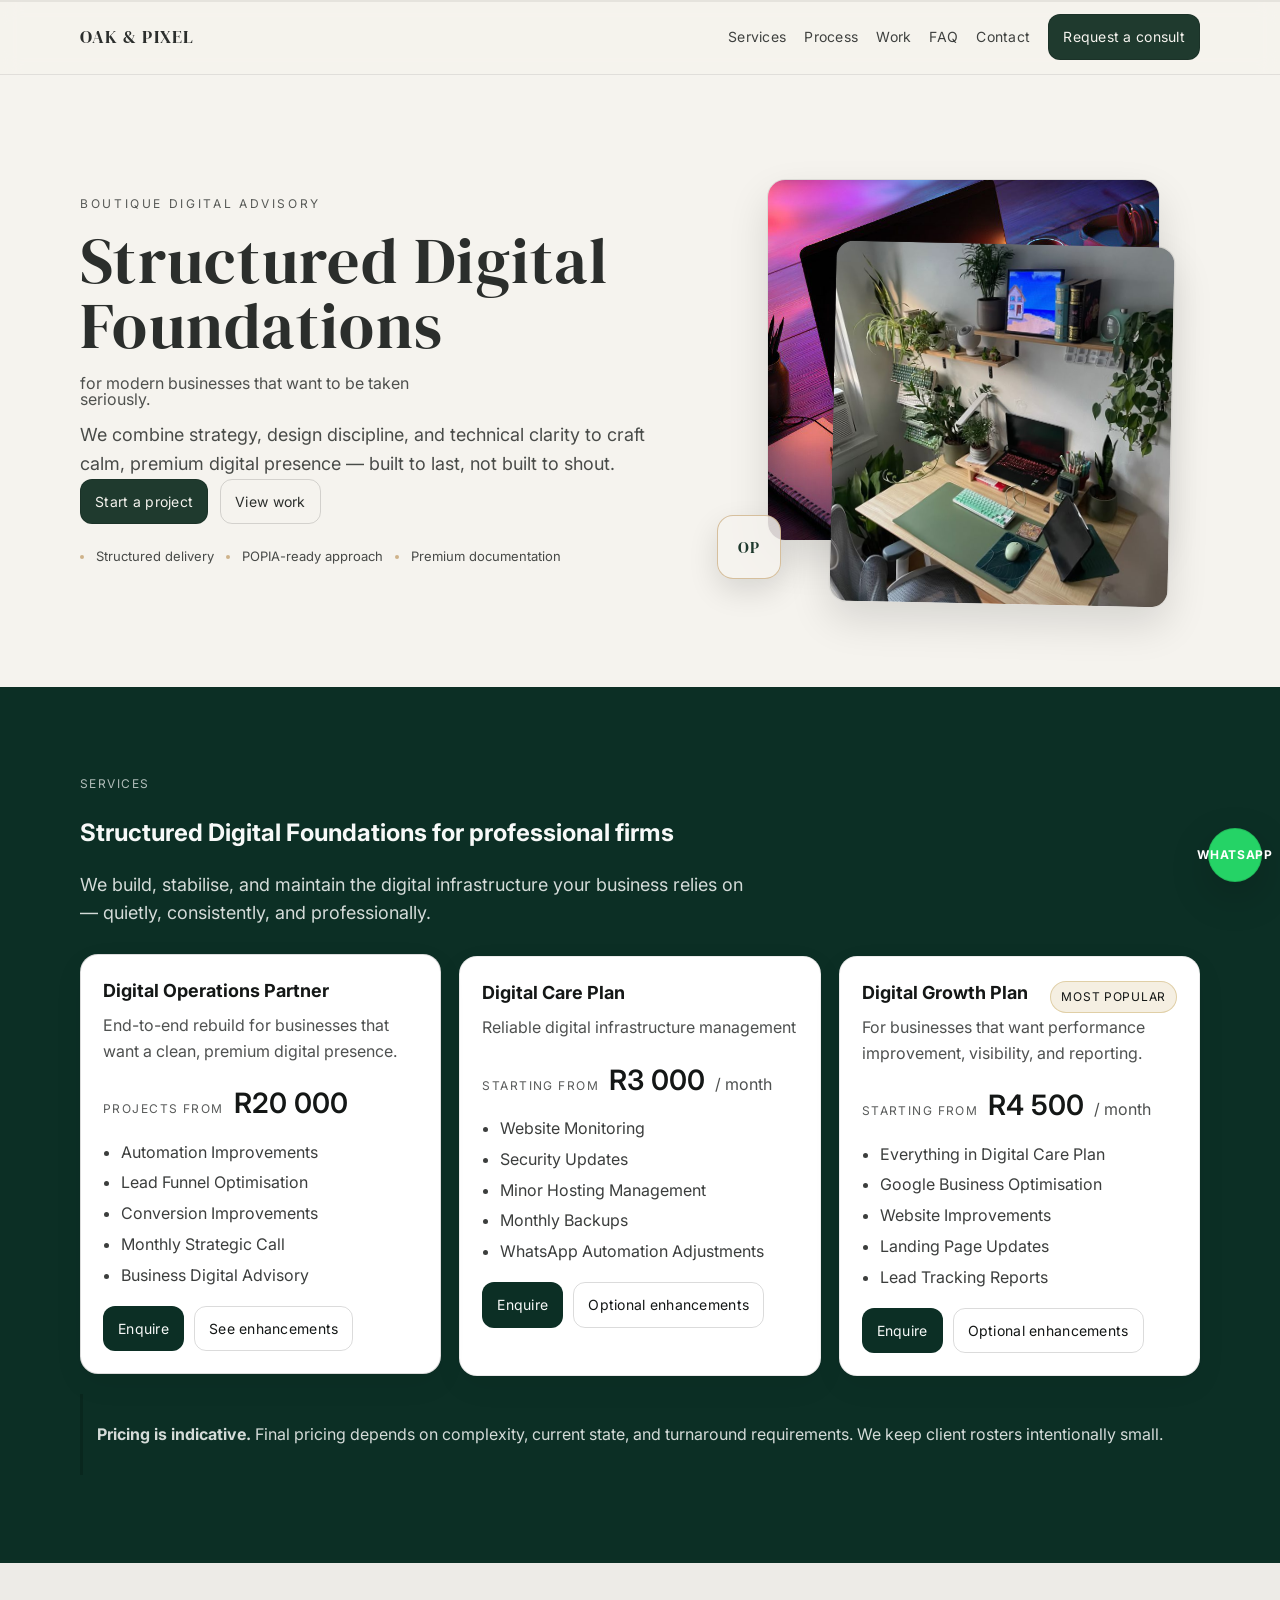
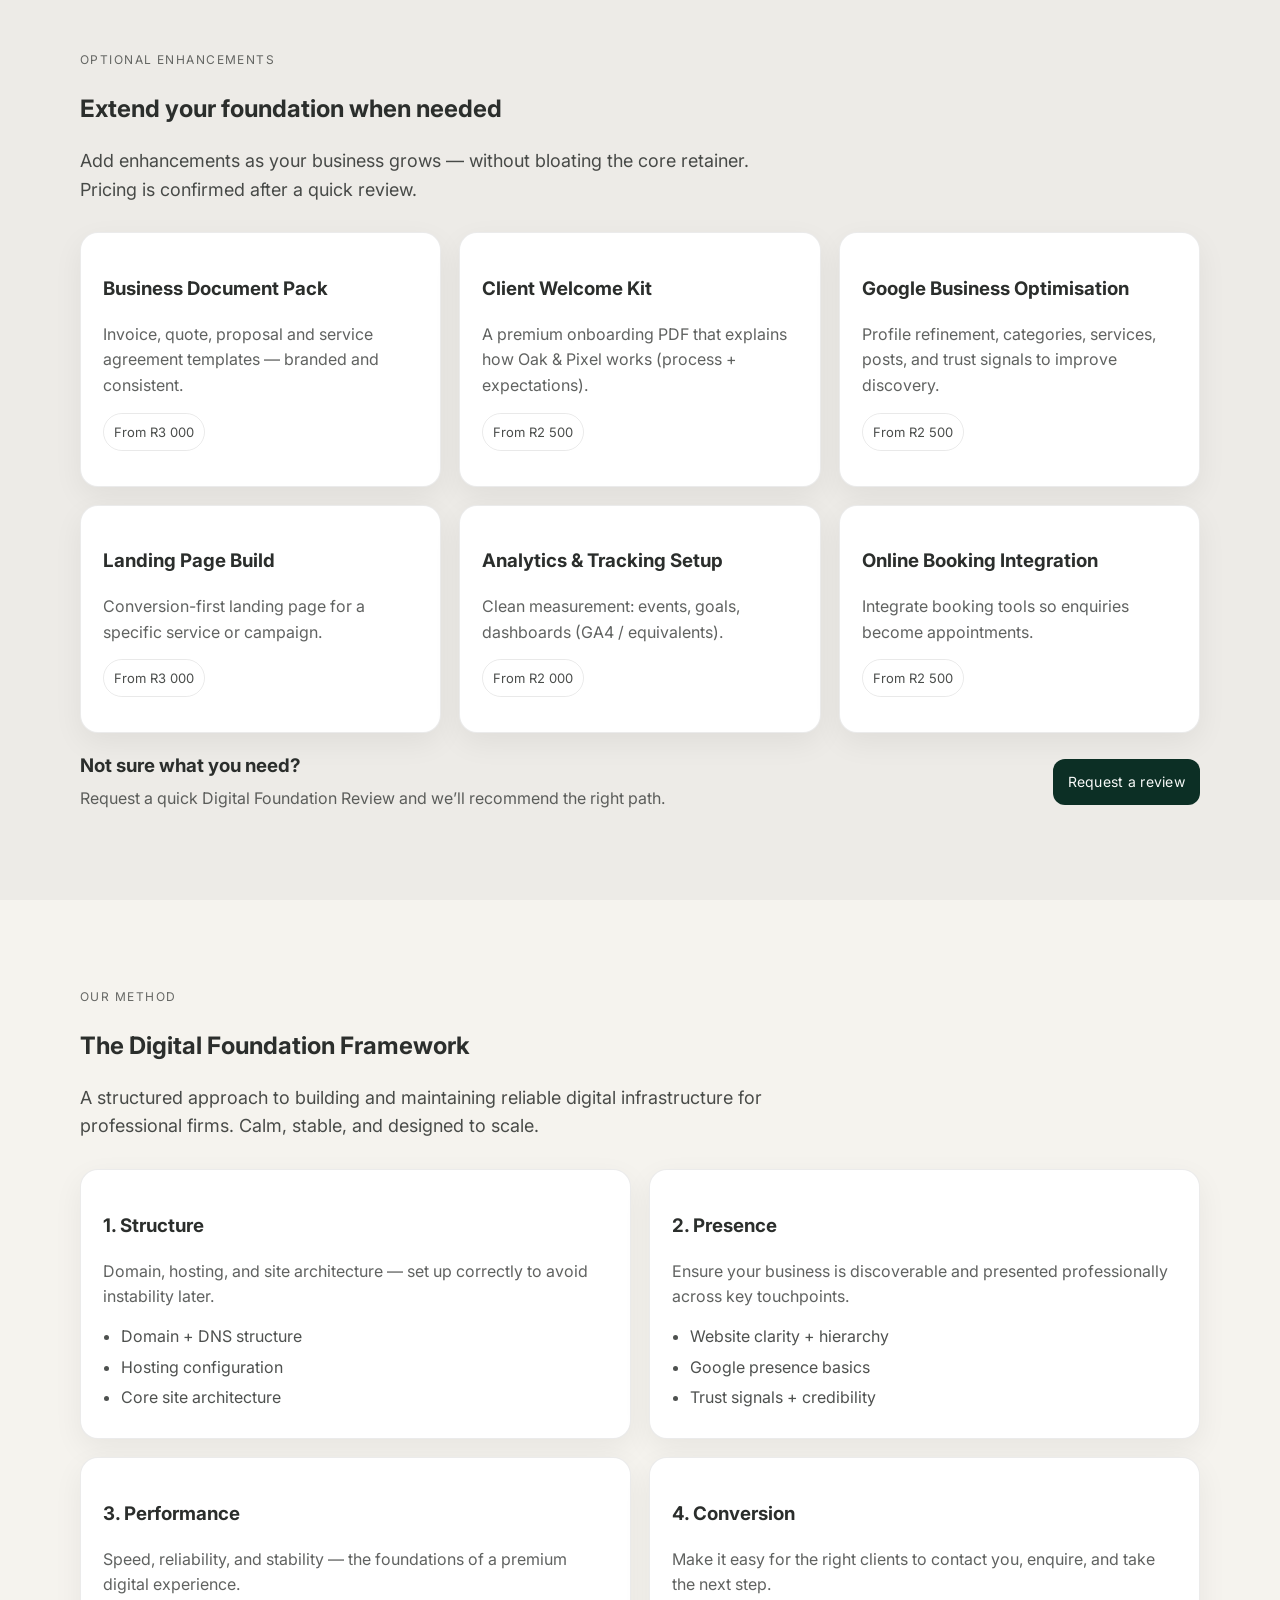
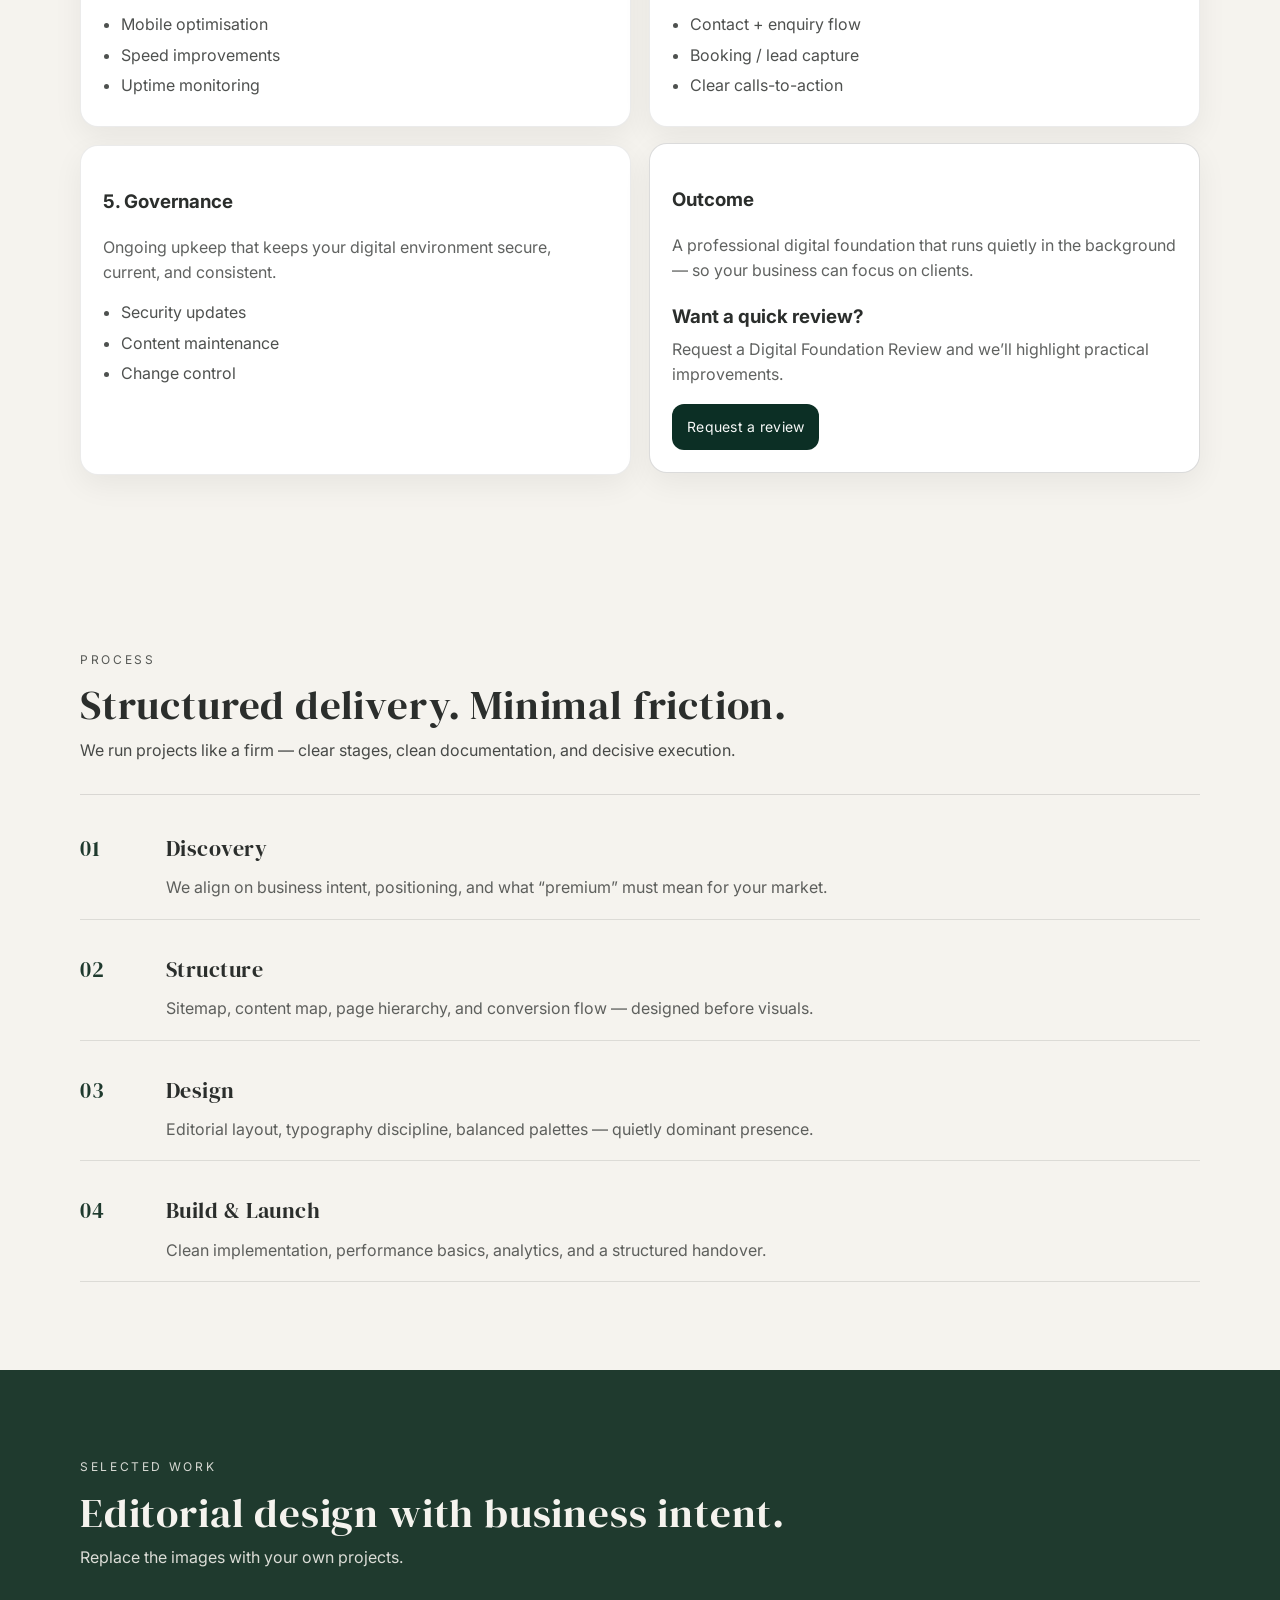
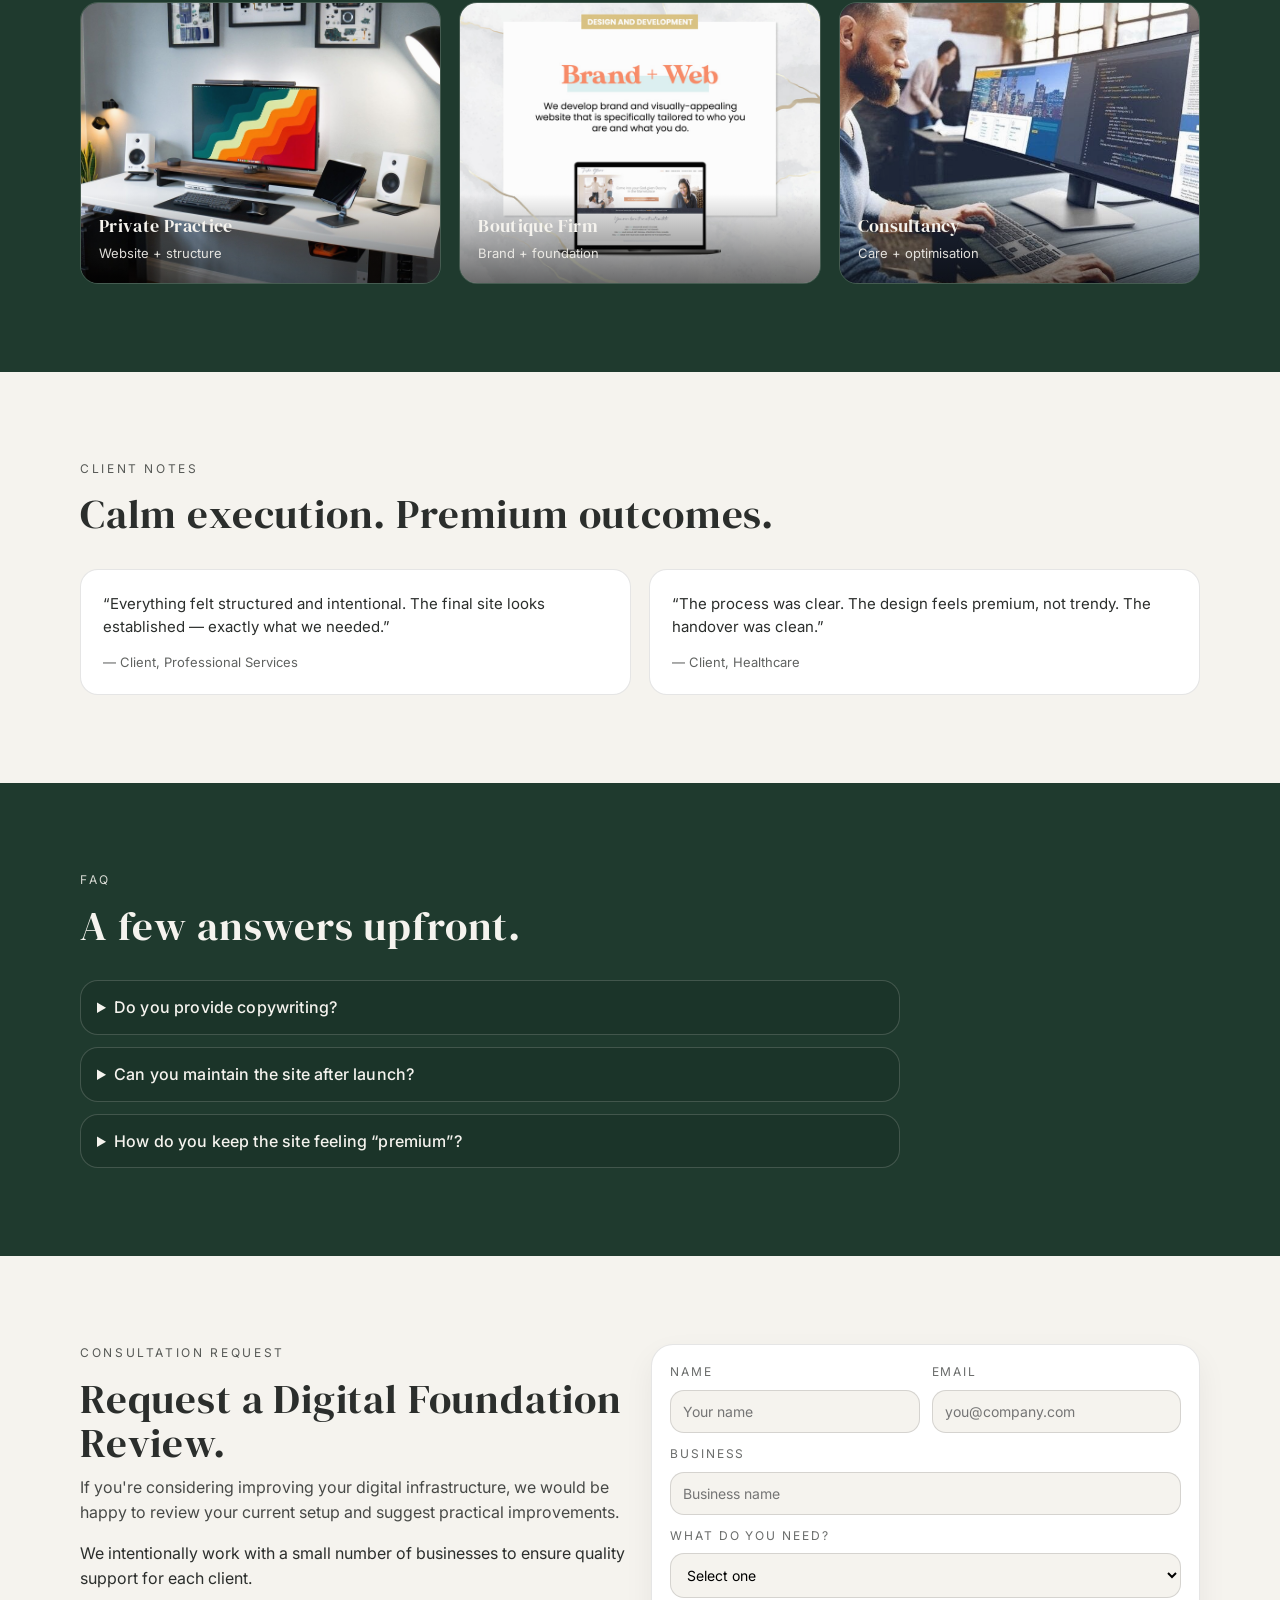
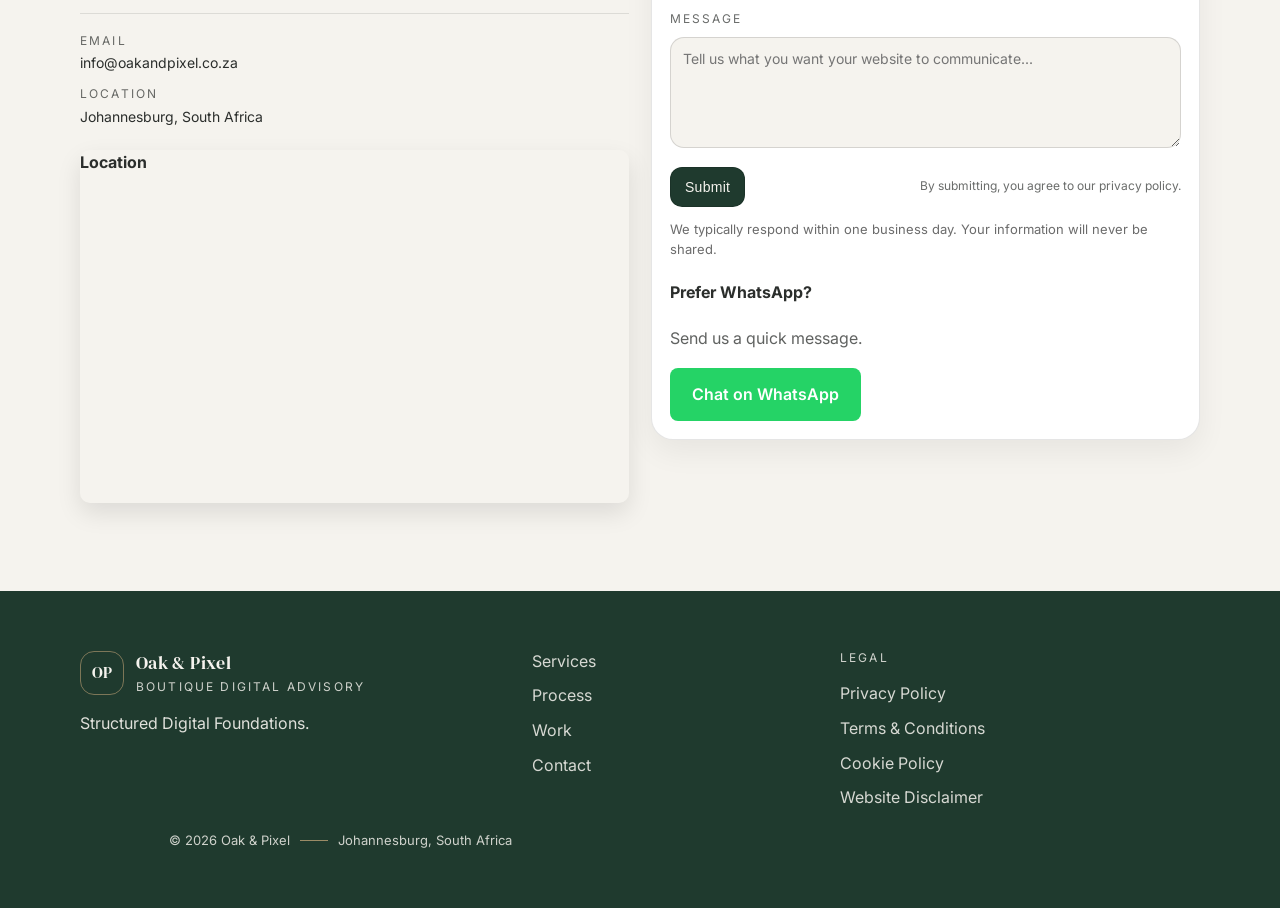
==== index.html @ d13ac289 "Update index.html" ====
<!doctype html>
<html lang="en">
<head>
  <meta charset="utf-8" />
  <meta name="viewport" content="width=device-width, initial-scale=1" />
  <title>Oak & Pixel — Boutique Digital Advisory</title>
  <meta name="description" content="Oak & Pixel — Boutique Digital Advisory. Structured Digital Foundations." />
  <link rel="preconnect" href="https://fonts.googleapis.com">
  <link rel="preconnect" href="https://fonts.gstatic.com" crossorigin>
  <!-- Elegant editorial: modern serif + clean sans -->
  <link href="https://fonts.googleapis.com/css2?family=DM+Serif+Display&family=Inter:wght@300;400;500;600&display=swap" rel="stylesheet">
  <link rel="stylesheet" href="css/styles.css" />
</head>

<body>
  <!-- Top progress line (subtle) -->
  <div class="scrollbar" aria-hidden="true"><span class="scrollbar__fill" id="scrollFill"></span></div>

  <header class="header" id="top">
    <div class="container header__inner">
      <a class="brand" href="#top" aria-label="Oak & Pixel Home">
        <img class="brand__logo" src="assets/logo-primary.png" alt="Oak & Pixel" onerror="this.style.display='none'; document.getElementById('brandText').style.display='block';">
        <span id="brandText" class="brand__text" style="display:none;">OAK &amp; PIXEL</span>
      </a>

      <nav class="nav" aria-label="Primary">
        <button class="nav__toggle" id="navToggle" aria-label="Open menu" aria-expanded="false">
          <span></span><span></span>
        </button>

        <div class="nav__panel" id="navPanel">
          <a class="nav__link" href="#services">Services</a>
          <a class="nav__link" href="#process">Process</a>
          <a class="nav__link" href="#work">Work</a>
          <a class="nav__link" href="#faq">FAQ</a>
          <a class="nav__link" href="#contact">Contact</a>
          <a class="btn btn--primary" href="#contact">Request a consult</a>
        </div>
      </nav>
    </div>
  </header>

  <main>
    <!-- HERO (off-white) -->
    <section class="section hero section--light" aria-label="Hero">
      <div class="container hero__grid">
        <div class="hero__copy reveal">
          <p class="kicker">Boutique Digital Advisory</p>
          <h1 class="headline">
            Structured Digital Foundations
            <span class="headline__sub">for modern businesses that want to be taken seriously.</span>
          </h1>
          <p class="lead">
            We combine strategy, design discipline, and technical clarity to craft calm, premium digital presence —
            built to last, not built to shout.
          </p>

          <div class="hero__cta">
            <a class="btn btn--primary" href="#contact">Start a project</a>
            <a class="btn btn--ghost" href="#work">View work</a>
          </div>

          <div class="hero__trust">
            <span class="dot"></span><span>Structured delivery</span>
            <span class="dot"></span><span>POPIA-ready approach</span>
            <span class="dot"></span><span>Premium documentation</span>
          </div>
        </div>

        <div class="hero__media reveal">
          <div class="mediaStack">
            <figure class="mediaStack__card">
              <img src="assets/hero-1.jpg" alt="Editorial workspace" />
            </figure>
            <figure class="mediaStack__card mediaStack__card--offset">
              <img src="assets/hero-2.jpg" alt="Architecture detail" />
            </figure>
            <div class="mediaStack__stamp" aria-hidden="true">
              <img src="assets/logo-mark.png" alt="" onerror="this.outerHTML='<span class=&quot;stampFallback&quot;>OP</span>';">
            </div>
          </div>
        </div>
      </div>
    </section>

    <!-- SERVICES (forest) -->
   <section id="services" class="section">
  <div class="container">
    <header class="section-head">
      <p class="eyebrow">Services</p>
      <h2>Structured Digital Foundations for professional firms</h2>
      <p class="lead">
        We build, stabilise, and maintain the digital infrastructure your business relies on — quietly, consistently, and professionally.
      </p>
    </header>

    <div class="grid grid-3">
      <!-- Anchor / Premium -->
      <article class="card card--featured">
        <div class="card-top">
          <h3>Digital Operations Partner</h3>
          <p class="muted">End-to-end rebuild for businesses that want a clean, premium digital presence.</p>
        </div>

        <div class="price">
          <span class="price-amount">Projects from</span>
          <span class="price-figure">R20 000</span>
        </div>

        <ul class="list">
          <li>Automation Improvements</li>
          <li>Lead Funnel Optimisation</li>
          <li>Conversion Improvements</li>
          <li>Monthly Strategic Call</li>
          <li>Business Digital Advisory</li>
        </ul>

        <div class="card-actions">
          <a class="btn btn-primary" href="#contact">Enquire</a>
          <a class="btn btn-ghost" href="#enhancements">See enhancements</a>
        </div>
      </article>

      <!-- Core -->
      <article class="card">
        <div class="card-top">
          <h3>Digital Care Plan</h3>
          <p class="muted">Reliable digital infrastructure management</p>
        </div>

        <div class="price">
          <span class="price-amount">Starting from</span>
          <span class="price-figure">R3 000</span>
          <span class="price-suffix">/ month</span>
        </div>

        <ul class="list">
          <li>Website Monitoring</li>
          <li>Security Updates</li>
          <li>Minor Hosting Management</li>
          <li>Monthly Backups</li>
          <li>WhatsApp Automation Adjustments</li>
        </ul>

        <div class="card-actions">
          <a class="btn btn-primary" href="#contact">Enquire</a>
          <a class="btn btn-ghost" href="#enhancements">Optional enhancements</a>
        </div>
      </article>

      <!-- Higher tier -->
      <article class="card">
  <div class="card-top">
    <div class="title-row">
      <h3>Digital Growth Plan</h3>
      <span class="badge badge--gold" aria-label="Most Popular">Most Popular</span>
    </div>
    <p class="muted">For businesses that want performance improvement, visibility, and reporting.</p>
  </div>

  <div class="price">
    <span class="price-amount">Starting from</span>
    <span class="price-figure">R4 500</span>
    <span class="price-suffix">/ month</span>
  </div>

  <ul class="list">
    <li>Everything in Digital Care Plan</li>
    <li>Google Business Optimisation</li>
    <li>Website Improvements</li>
    <li>Landing Page Updates</li>
    <li>Lead Tracking Reports</li>
  </ul>
<p class="muted"></p>

  <div class="card-actions">
    <a class="btn btn-primary" href="#contact">Enquire</a>
    <a class="btn btn-ghost" href="#enhancements">Optional enhancements</a>
  </div>
</article>
    </div>

    <div class="note">
      <p>
        <strong>Pricing is indicative.</strong> Final pricing depends on complexity, current state, and turnaround requirements.
        We keep client rosters intentionally small.
      </p>
    </div>
  </div>
</section>

<section id="enhancements" class="section section--soft">
  <div class="container">
    <header class="section-head">
      <p class="eyebrow">Optional Enhancements</p>
      <h2>Extend your foundation when needed</h2>
      <p class="lead">
        Add enhancements as your business grows — without bloating the core retainer.
        Pricing is confirmed after a quick review.
      </p>
    </header>

    <div class="grid grid-3">
      <article class="card">
        <h3>Business Document Pack</h3>
        <p class="muted">Invoice, quote, proposal and service agreement templates — branded and consistent.</p>
        <p class="pill">From R3 000</p>
      </article>

      <article class="card">
        <h3>Client Welcome Kit</h3>
        <p class="muted">A premium onboarding PDF that explains how Oak & Pixel works (process + expectations).</p>
        <p class="pill">From R2 500</p>
      </article>

      <article class="card">
        <h3>Google Business Optimisation</h3>
        <p class="muted">Profile refinement, categories, services, posts, and trust signals to improve discovery.</p>
        <p class="pill">From R2 500</p>
      </article>

      <article class="card">
        <h3>Landing Page Build</h3>
        <p class="muted">Conversion-first landing page for a specific service or campaign.</p>
        <p class="pill">From R3 000</p>
      </article>

      <article class="card">
        <h3>Analytics & Tracking Setup</h3>
        <p class="muted">Clean measurement: events, goals, dashboards (GA4 / equivalents).</p>
        <p class="pill">From R2 000</p>
      </article>

      <article class="card">
        <h3>Online Booking Integration</h3>
        <p class="muted">Integrate booking tools so enquiries become appointments.</p>
        <p class="pill">From R2 500</p>
      </article>
    </div>

    <div class="cta-row">
      <div class="cta-box">
        <h3>Not sure what you need?</h3>
        <p class="muted">Request a quick Digital Foundation Review and we’ll recommend the right path.</p>
      </div>
      <a class="btn btn-primary" href="#contact">Request a review</a>
    </div>
  </div>
</section>
<section id="framework" class="section framework">
  <div class="container">
    <header class="section-head">
      <p class="eyebrow">Our Method</p>
      <h2>The Digital Foundation Framework</h2>
      <p class="lead">
        A structured approach to building and maintaining reliable digital infrastructure for professional firms.
        Calm, stable, and designed to scale.
      </p>
    </header>

    <div class="grid grid-2">
      <article class="card">
        <h3>1. Structure</h3>
        <p class="muted">
          Domain, hosting, and site architecture — set up correctly to avoid instability later.
        </p>
        <ul class="list">
          <li>Domain + DNS structure</li>
          <li>Hosting configuration</li>
          <li>Core site architecture</li>
        </ul>
      </article>

      <article class="card">
        <h3>2. Presence</h3>
        <p class="muted">
          Ensure your business is discoverable and presented professionally across key touchpoints.
        </p>
        <ul class="list">
          <li>Website clarity + hierarchy</li>
          <li>Google presence basics</li>
          <li>Trust signals + credibility</li>
        </ul>
      </article>

      <article class="card">
        <h3>3. Performance</h3>
        <p class="muted">
          Speed, reliability, and stability — the foundations of a premium digital experience.
        </p>
        <ul class="list">
          <li>Mobile optimisation</li>
          <li>Speed improvements</li>
          <li>Uptime monitoring</li>
        </ul>
      </article>

      <article class="card">
        <h3>4. Conversion</h3>
        <p class="muted">
          Make it easy for the right clients to contact you, enquire, and take the next step.
        </p>
        <ul class="list">
          <li>Contact + enquiry flow</li>
          <li>Booking / lead capture</li>
          <li>Clear calls-to-action</li>
        </ul>
      </article>

      <article class="card">
        <h3>5. Governance</h3>
        <p class="muted">
          Ongoing upkeep that keeps your digital environment secure, current, and consistent.
        </p>
        <ul class="list">
          <li>Security updates</li>
          <li>Content maintenance</li>
          <li>Change control</li>
        </ul>
      </article>

      <article class="card card--featured">
        <h3>Outcome</h3>
        <p class="muted">
          A professional digital foundation that runs quietly in the background — so your business can focus on clients.
        </p>

        <div class="cta-row">
          <div class="cta-box">
            <h3>Want a quick review?</h3>
            <p class="muted">
              Request a Digital Foundation Review and we’ll highlight practical improvements.
            </p>
          </div>
          <a class="btn btn-primary" href="#contact">Request a review</a>
        </div>
      </article>
    </div>
  </div>
</section>


    <!-- PROCESS (off-white) -->
    <section class="section section--light" id="process" aria-label="Process">
      <div class="container">
        <div class="section__head reveal">
          <p class="kicker">Process</p>
          <h2 class="h2">Structured delivery. Minimal friction.</h2>
          <p class="sub">
            We run projects like a firm — clear stages, clean documentation, and decisive execution.
          </p>
        </div>

        <div class="timeline">
          <div class="step reveal">
            <span class="step__num">01</span>
            <div class="step__body">
              <h3 class="h3">Discovery</h3>
              <p class="muted">We align on business intent, positioning, and what “premium” must mean for your market.</p>
            </div>
          </div>

          <div class="step reveal">
            <span class="step__num">02</span>
            <div class="step__body">
              <h3 class="h3">Structure</h3>
              <p class="muted">Sitemap, content map, page hierarchy, and conversion flow — designed before visuals.</p>
            </div>
          </div>

          <div class="step reveal">
            <span class="step__num">03</span>
            <div class="step__body">
              <h3 class="h3">Design</h3>
              <p class="muted">Editorial layout, typography discipline, balanced palettes — quietly dominant presence.</p>
            </div>
          </div>

          <div class="step reveal">
            <span class="step__num">04</span>
            <div class="step__body">
              <h3 class="h3">Build & Launch</h3>
              <p class="muted">Clean implementation, performance basics, analytics, and a structured handover.</p>
            </div>
          </div>
        </div>
      </div>
    </section>

    <!-- WORK (forest) -->
    <section class="section section--dark" id="work" aria-label="Work">
      <div class="container">
        <div class="section__head reveal">
          <p class="kicker kicker--light">Selected work</p>
          <h2 class="h2 h2--light">Editorial design with business intent.</h2>
          <p class="sub sub--light">Replace the images with your own projects.</p>
        </div>

        <div class="gallery">
          <a class="workCard reveal" href="#contact">
            <img src="assets/work-1.jpg" alt="Project preview" />
            <div class="workCard__meta">
              <span class="workCard__title">Private Practice</span>
              <span class="workCard__tag">Website + structure</span>
            </div>
          </a>

          <a class="workCard reveal" href="#contact">
            <img src="assets/work-2.jpg" alt="Project preview" />
            <div class="workCard__meta">
              <span class="workCard__title">Boutique Firm</span>
              <span class="workCard__tag">Brand + foundation</span>
            </div>
          </a>

          <a class="workCard reveal" href="#contact">
            <img src="assets/work-3.jpg" alt="Project preview" />
            <div class="workCard__meta">
              <span class="workCard__title">Consultancy</span>
              <span class="workCard__tag">Care + optimisation</span>
            </div>
          </a>
        </div>
      </div>
    </section>

    <!-- TESTIMONIALS (off-white) -->
    <section class="section section--light" aria-label="Testimonials">
      <div class="container">
        <div class="section__head reveal">
          <p class="kicker">Client notes</p>
          <h2 class="h2">Calm execution. Premium outcomes.</h2>
        </div>

        <div class="quotes">
          <blockquote class="quote reveal">
            <p>“Everything felt structured and intentional. The final site looks established — exactly what we needed.”</p>
            <footer>— Client, Professional Services</footer>
          </blockquote>

          <blockquote class="quote reveal">
            <p>“The process was clear. The design feels premium, not trendy. The handover was clean.”</p>
            <footer>— Client, Healthcare</footer>
          </blockquote>
        </div>
      </div>
    </section>

    <!-- FAQ (forest) -->
    <section class="section section--dark" id="faq" aria-label="FAQ">
      <div class="container">
        <div class="section__head reveal">
          <p class="kicker kicker--light">FAQ</p>
          <h2 class="h2 h2--light">A few answers upfront.</h2>
        </div>

        <div class="faq">
          <details class="faq__item reveal">
            <summary>Do you provide copywriting?</summary>
            <p>Yes — we can refine your existing copy or produce structured copy blocks as an add-on. We keep it calm and conversion-led.</p>
          </details>

          <details class="faq__item reveal">
            <summary>Can you maintain the site after launch?</summary>
            <p>Yes — our retainers cover security, updates, content changes, performance checks, and advisory support.</p>
          </details>

          <details class="faq__item reveal">
            <summary>How do you keep the site feeling “premium”?</summary>
            <p>Typography discipline, white space, structured sections, restrained accent use, and editorial photography.</p>
          </details>
        </div>
      </div>
    </section>

    <!-- CONTACT (off-white) -->
    <section class="section section--light" id="contact" aria-label="Contact">
      <div class="container contact">
        <div class="contact__left reveal">
          <p class="kicker">Consultation Request</p>
          <h2 class="h2">Request a Digital Foundation Review.</h2>
          <p class="sub">
            If you're considering improving your digital infrastructure, we would be
        happy to review your current setup and suggest practical improvements.
          </p>
	      <p class="contact-note">
        We intentionally work with a small number of businesses to ensure quality
        support for each client.
    	  </p>

          <div class="contact__details">
            <div class="detail"><span class="label">Email</span> <span class="value">info@oakandpixel.co.za</span></div>
            <div class="detail"><span class="label">Location</span> <span class="value">Johannesburg, South Africa</span></div>
          </div>
<div class="map-container">
<h4>Location</h4>
<iframe
  src="https://www.google.com/maps?q=Sandton&output=embed"
  width="100%"
  height="300"
  style="border:0;"
  allowfullscreen=""
  loading="lazy">
</iframe>

</div>
        </div>

        <form class="form reveal" id="contactForm" action="https://formspree.io/f/xjgenzjd" method="POST">
          <div class="form__row">
            <label>
              <span>Name</span>
              <input name="name" type="text" autocomplete="name" required placeholder="Your name" />
	            <input type="hidden" name="_subject" value="Oak & Pixel — New Website Enquiry" />
              <input type="text" name="_gotcha" style="display:none" tabindex="-1" autocomplete="off" />
            </label>
            <label>
              <span>Email</span>
              <input name="email" type="email" autocomplete="email" required placeholder="you@company.com" />
            </label>
          </div>

          <label>
            <span>Business</span>
            <input name="business" type="text" required placeholder="Business name" />
          </label>

          <label>
            <span>What do you need?</span>
            <select name="need" required>
              <option value="" selected disabled>Select one</option>
              <option>Digital Foundation</option>
              <option>Foundation Plus</option>
              <option>Digital Care Retainer</option>
              <option>All-in-One Digital Care</option>
              <option>Not sure yet</option>
            </select>
          </label>

          <label>
            <span>Message</span>
            <textarea name="message" rows="5" required placeholder="Tell us what you want your website to communicate..."></textarea>
          </label>

          <div class="form__foot">
            <button class="btn btn--primary" type="submit">Submit</button>
            <p class="fineprint">By submitting, you agree to our privacy policy.</p>
          </div>
	  

          <p class="form__status" id="formStatus" role="status" aria-live="polite"></p>
	        <p class="form-trust">
	          We typically respond within one business day. Your information will never be shared.
	        </p>

	        <h4>Prefer WhatsApp?</h4>
	        <p class="muted">Send us a quick message.</p>

	        <a href="https://wa.me/27750890614?text=Hi%20Oak%20%26%20Pixel%2C%20I%20would%20like%20to%20request%20a%20Digital%20Foundation%20Review."
  	      target="_blank" rel="noopener noreferrer" class="btn-whatsapp">Chat on WhatsApp</a>

        </form>
      </div>
    </section>
  </main>

 <footer class="footer section--dark">
  <div class="container footer__inner">
    <div class="footer__brand">
      <div class="footer__logoRow">
        <img src="assets/logo-mark.png" alt="Oak & Pixel mark" class="footer__mark"
             onerror="this.outerHTML='<span class=&quot;footer__markFallback&quot;>OP</span>';">
        <div>
          <div class="footer__name">Oak &amp; Pixel</div>
          <div class="footer__tag">Boutique Digital Advisory</div>
        </div>
      </div>
      <p class="footer__line">Structured Digital Foundations.</p>
    </div>

    <div class="footer__links">
      <a href="#services">Services</a>
      <a href="#process">Process</a>
      <a href="#work">Work</a>
      <a href="#contact">Contact</a>
    </div>

    <!-- NEW: Legal links -->
    <div class="footer__legal">
      <div class="footer__legalTitle">Legal</div>
      <a href="privacy.html">Privacy Policy</a>
      <a href="terms.html">Terms &amp; Conditions</a>
      <a href="cookies.html">Cookie Policy</a>
      <a href="disclaimer.html">Website Disclaimer</a>
    </div>

    <div class="footer__meta">
      <span>© <span id="year"></span> Oak &amp; Pixel</span>
      <span class="goldLine" aria-hidden="true"></span>
      <span>Johannesburg, South Africa</span>
    </div>
  </div>
</footer>
 
  <script src="js/main.js"></script>
 <a
  href="https://wa.me/27750890614?text=Hi%20Oak%20%26%20Pixel%2C%20I%27d%20like%20a%20Digital%20Foundation%20Review."
  class="wa-float"
  target="_blank"
  rel="noopener noreferrer"
  aria-label="Chat to Oak & Pixel on WhatsApp">
  <span class="wa-icon" aria-hidden="true">WhatsApp</span>
  </a>
</body>

</html>
---- css/styles.css ----
:root{
  /* Oak & Pixel palette (balanced + neutral) */
  --green: #1F3A2E;
  --charcoal: #2B2E2C;
  --offwhite: #F5F3EE;
  --gold: #C8A87A;

  --radius: 18px;
  --shadow: 0 18px 40px rgba(0,0,0,.12);
  --max: 1140px;

  --serif: "DM Serif Display", serif;
  --sans: "Inter", system-ui, -apple-system, Segoe UI, Roboto, Arial, sans-serif;

  --ease: cubic-bezier(.2,.8,.2,1);
}

*{ box-sizing:border-box; }
html{ scroll-behavior:smooth; }
body{
  margin:0;
  font-family: var(--sans);
  color: var(--charcoal);
  background: var(--offwhite);
  line-height: 1.55;
}

img{ max-width:100%; display:block; }

.container{
  width: min(var(--max), calc(100% - 48px));
  margin-inline:auto;
}

.section{ padding: 96px 0; }
.section--light{ background: var(--offwhite); color: var(--charcoal); }
.section--dark{ background: var(--green); color: var(--offwhite); }

.section__head{ margin-bottom: 32px; max-width: 820px; }
.kicker{
  letter-spacing: .22em;
  text-transform: uppercase;
  font-size: 12px;
  opacity: .78;
  margin: 0 0 14px;
}
.kicker--light{ opacity: .86; }

.headline{
  font-family: var(--serif);
  font-weight: 400;
  letter-spacing: .02em;
  font-size: clamp(42px, 5vw, 66px);
  line-height: 1.02;
  margin: 0 0 14px;
}
.headline__sub{
  display:block;
  font-family: var(--sans);
  font-weight: 400;
  letter-spacing: 0;
  font-size: clamp(14px, 1.55vw, 16px);
  margin-top: 16px;
  opacity: .82;
  max-width: 38ch;
}

.h2{
  font-family: var(--serif);
  font-weight: 400;
  letter-spacing: .02em;
  font-size: clamp(30px, 3.2vw, 44px);
  line-height: 1.08;
  margin: 0 0 10px;
}
.h2--light{ color: var(--offwhite); }
.h3{
  font-family: var(--serif);
  font-weight: 400;
  letter-spacing: .02em;
  font-size: 22px;
  margin: 0 0 10px;
}
.h3--light{ color: var(--offwhite); }

.lead{
  font-size: 16px;
  max-width: 62ch;
  opacity: .9;
  margin: 0 0 26px;
}
.sub{
  margin: 0;
  opacity: .86;
  max-width: 70ch;
}
.sub--light{ opacity: .88; }

.muted{ opacity: .86; margin: 0 0 14px; }

.divider{
  height: 1px;
  background: rgba(245,243,238,.18);
  margin: 34px 0;
}
.divider--gold{
  background: linear-gradient(90deg, transparent, rgba(200,168,122,.9), transparent);
}

/* Header / Nav */
.header{
  position: sticky;
  top: 0;
  z-index: 50;
  backdrop-filter: blur(10px);
  background: rgba(245,243,238,.72);
  border-bottom: 1px solid rgba(43,46,44,.10);
}
.header__inner{
  display:flex;
  align-items:center;
  justify-content:space-between;
  height: 74px;
}
.brand{ display:flex; align-items:center; gap: 12px; text-decoration:none; color: var(--charcoal); }
.brand__logo{ height: 24px; }
.brand__text{
  font-family: var(--serif);
  letter-spacing: .06em;
  font-size: 18px;
}

.nav{ position: relative; }
.nav__panel{ display:flex; align-items:center; gap: 18px; }
.nav__link{
  text-decoration:none;
  color: var(--charcoal);
  font-size: 14px;
  letter-spacing: .02em;
  opacity: .9;
  position: relative;
}
.nav__link::after{
  content:"";
  position:absolute;
  left:0; bottom:-8px;
  width:0%;
  height:1px;
  background: var(--gold);
  transition: width .35s var(--ease);
}
.nav__link:hover::after{ width: 100%; }

.nav__toggle{
  display:none;
  border: 0;
  background: transparent;
  width: 44px; height: 44px;
  border-radius: 12px;
  cursor: pointer;
}
.nav__toggle span{
  display:block;
  height:2px;
  background: var(--charcoal);
  margin: 7px 10px;
  transition: transform .3s var(--ease), opacity .3s var(--ease);
}

/* Buttons */
.btn{
  display:inline-flex;
  align-items:center;
  justify-content:center;
  gap: 10px;
  padding: 12px 16px;
  border-radius: 999px;
  font-size: 14px;
  letter-spacing: .02em;
  text-decoration:none;
  border: 1px solid transparent;
  cursor: pointer;
  transition: transform .18s var(--ease), background .25s var(--ease), border-color .25s var(--ease);
}
.btn:active{ transform: translateY(1px); }

.btn--primary{
  background: var(--green);
  color: var(--offwhite);
}
.btn--primary:hover{ background: #173024; }

.btn--ghost{
  background: transparent;
  color: var(--charcoal);
  border-color: rgba(43,46,44,.22);
}
.btn--ghost:hover{ border-color: rgba(200,168,122,.9); }

.btn--ghostLight{
  background: transparent;
  color: var(--offwhite);
  border-color: rgba(245,243,238,.28);
}
.btn--ghostLight:hover{ border-color: rgba(200,168,122,.9); }

/* Hero */
.hero{ padding-top: 78px; }
.hero__grid{
  display:grid;
  grid-template-columns: 1.12fr .88fr;
  gap: 46px;
  align-items: center;
}
.hero__trust{
  display:flex;
  flex-wrap:wrap;
  gap: 12px;
  margin-top: 22px;
  font-size: 13px;
  opacity: .86;
}
.dot{
  width:4px; height:4px;
  background: var(--gold);
  border-radius: 999px;
  align-self:center;
}
.hero__cta{ display:flex; gap: 12px; flex-wrap: wrap; }

/* Media stack */
.mediaStack{ position: relative; min-height: 420px; }
.mediaStack__card{
  border-radius: var(--radius);
  overflow:hidden;
  box-shadow: var(--shadow);
  border: 1px solid rgba(43,46,44,.12);
}
.mediaStack__card img{ width:100%; height: 360px; object-fit: cover; }
.mediaStack__card--offset{
  position:absolute;
  right: -12px;
  bottom: -22px;
  width: 72%;
  transform: rotate(1.2deg);
}
.mediaStack__stamp{
  position:absolute;
  left: -10px;
  bottom: 20px;
  width: 64px; height: 64px;
  border-radius: 16px;
  border: 1px solid rgba(200,168,122,.7);
  background: rgba(245,243,238,.85);
  display:grid;
  place-items:center;
  box-shadow: 0 12px 30px rgba(0,0,0,.12);
}
.stampFallback{
  font-family: var(--serif);
  letter-spacing: .08em;
  color: var(--green);
}

/* Cards */
.cards{
  display:grid;
  gap: 18px;
}
.cards--3{ grid-template-columns: repeat(3, 1fr); }
.card{
  border-radius: var(--radius);
  padding: 22px;
  border: 1px solid rgba(245,243,238,.18);
  background: rgba(0,0,0,.10);
}
.card .list{ margin: 14px 0 0; padding-left: 18px; opacity: .92; }
.card .list li{ margin: 6px 0; }

/* Process timeline */
.timeline{
  display:grid;
  gap: 14px;
  border-top: 1px solid rgba(43,46,44,.14);
  padding-top: 18px;
}
.step{
  display:grid;
  grid-template-columns: 70px 1fr;
  gap: 16px;
  padding: 18px 0;
  border-bottom: 1px solid rgba(43,46,44,.12);
}
.step__num{
  font-family: var(--serif);
  font-size: 22px;
  color: var(--green);
  letter-spacing: .04em;
}

/* Gallery */
.gallery{
  display:grid;
  grid-template-columns: repeat(3, 1fr);
  gap: 18px;
}
.workCard{
  position: relative;
  border-radius: var(--radius);
  overflow:hidden;
  border: 1px solid rgba(245,243,238,.18);
  text-decoration:none;
  color: var(--offwhite);
}
.workCard img{
  width:100%;
  height: 280px;
  object-fit: cover;
  filter: saturate(.95) contrast(.98);
  transform: scale(1.02);
  transition: transform .7s var(--ease);
}
.workCard:hover img{ transform: scale(1.08); }
.workCard__meta{
  position:absolute;
  left: 0; right:0; bottom:0;
  padding: 18px;
  background: linear-gradient(180deg, transparent, rgba(0,0,0,.55));
}
.workCard__title{
  display:block;
  font-family: var(--serif);
  font-size: 18px;
  letter-spacing: .02em;
}
.workCard__tag{
  font-size: 13px;
  opacity: .9;
}

/* Quotes */
.quotes{
  display:grid;
  grid-template-columns: 1fr 1fr;
  gap: 18px;
}
.quote{
  margin:0;
  padding: 22px;
  border-radius: var(--radius);
  background: #fff;
  border: 1px solid rgba(43,46,44,.12);
}
.quote p{
  margin:0 0 14px;
  font-size: 15px;
}
.quote footer{
  font-size: 13px;
  opacity: .75;
}

/* FAQ */
.faq{ display:grid; gap: 12px; max-width: 820px; }
.faq__item{
  border-radius: var(--radius);
  border: 1px solid rgba(245,243,238,.18);
  background: rgba(0,0,0,.10);
  padding: 14px 16px;
}
.faq__item summary{
  cursor:pointer;
  font-weight: 500;
  letter-spacing: .01em;
}
.faq__item p{ margin: 12px 0 2px; opacity: .9; }

/* Contact */
.contact{
  display:grid;
  grid-template-columns: 1fr 1fr;
  gap: 22px;
  align-items: start;
}
.contact__details{
  margin-top: 22px;
  display:grid;
  gap: 10px;
  border-top: 1px solid rgba(43,46,44,.12);
  padding-top: 18px;
}
.detail .label{
  font-size: 12px;
  letter-spacing: .18em;
  text-transform: uppercase;
  opacity: .7;
  display:block;
}
.detail .value{ font-size: 14px; }

.form{
  background: #fff;
  border-radius: calc(var(--radius) + 4px);
  border: 1px solid rgba(43,46,44,.12);
  padding: 18px;
  box-shadow: 0 12px 30px rgba(0,0,0,.06);
}
.form label{ display:block; margin-bottom: 12px; }
.form label span{
  display:block;
  font-size: 12px;
  letter-spacing: .16em;
  text-transform: uppercase;
  opacity: .7;
  margin-bottom: 8px;
}
.form input, .form select, .form textarea{
  width:100%;
  border-radius: 14px;
  border: 1px solid rgba(43,46,44,.16);
  padding: 12px 12px;
  font-family: var(--sans);
  font-size: 14px;
  outline: none;
  background: var(--offwhite);
}
.form input:focus, .form select:focus, .form textarea:focus{
  border-color: rgba(200,168,122,.85);
  box-shadow: 0 0 0 4px rgba(200,168,122,.15);
}
.form__row{
  display:grid;
  grid-template-columns: 1fr 1fr;
  gap: 12px;
}
.form__foot{
  display:flex;
  align-items:center;
  justify-content:space-between;
  gap: 12px;
  margin-top: 10px;
}
.fineprint{ margin:0; font-size: 12px; opacity: .7; }
.form__status{ margin: 12px 2px 0; font-size: 13px; opacity: .85; }

/* Footer */
.footer{ padding: 58px 0; }
.footer__inner{
  display:grid;
  grid-template-columns: 1.2fr .8fr 1fr;
  gap: 20px;
  align-items: start;
}
.footer__logoRow{ display:flex; gap: 12px; align-items:center; }
.footer__mark{
  width: 44px; height: 44px;
  border-radius: 14px;
  border: 1px solid rgba(200,168,122,.55);
  background: rgba(0,0,0,.10);
  padding: 8px;
}
.footer__markFallback{
  width:44px; height:44px;
  border-radius:14px;
  border:1px solid rgba(200,168,122,.55);
  display:grid; place-items:center;
  font-family: var(--serif);
}
.footer__name{ font-family: var(--serif); font-size: 18px; letter-spacing:.02em; }
.footer__tag{ font-size: 12px; letter-spacing: .18em; text-transform: uppercase; opacity: .82; margin-top: 2px; }
.footer__line{ margin: 14px 0 0; opacity: .9; }

.footer__links{ display:grid; gap: 10px; justify-items:start; }
.footer__links a{ color: var(--offwhite); text-decoration:none; opacity:.86; }
.footer__links a:hover{ opacity:1; text-decoration: underline; text-decoration-color: rgba(200,168,122,.9); }

.footer__meta{
  display:flex;
  flex-wrap:wrap;
  gap: 10px;
  align-items:center;
  justify-content:flex-end;
  opacity: .82;
  font-size: 13px;
}
.goldLine{
  width: 28px; height: 1px;
  background: rgba(200,168,122,.9);
}

/* Reveal on scroll */
.reveal{
  opacity: 0;
  transform: translateY(14px);
  transition: opacity .7s var(--ease), transform .7s var(--ease);
}
.reveal.is-visible{
  opacity: 1;
  transform: translateY(0);
}

/* Subtle top scrollbar */
.scrollbar{
  position: fixed;
  top:0; left:0; right:0;
  height: 2px;
  background: rgba(43,46,44,.08);
  z-index: 80;
}
.scrollbar__fill{
  display:block;
  height: 100%;
  width: 0%;
  background: rgba(200,168,122,.95);
}

/* Responsive */
@media (max-width: 980px){
  .hero__grid{ grid-template-columns: 1fr; }
  .mediaStack__card--offset{ position: relative; right:auto; bottom:auto; width: 100%; margin-top: 12px; transform:none; }
  .mediaStack{ min-height: auto; }
  .cards--3{ grid-template-columns: 1fr; }
  .gallery{ grid-template-columns: 1fr; }
  .quotes{ grid-template-columns: 1fr; }
  .contact{ grid-template-columns: 1fr; }
  .footer__inner{ grid-template-columns: 1fr; }
  .footer__meta{ justify-content:flex-start; }

  .nav__toggle{ display:inline-block; }
  .nav__panel{
    position: absolute;
    right: 0;
    top: 56px;
    width: min(420px, calc(100vw - 24px));
    background: rgba(245,243,238,.98);
    border: 1px solid rgba(43,46,44,.12);
    border-radius: 16px;
    padding: 14px;
    box-shadow: 0 18px 40px rgba(0,0,0,.10);

    display:none;
    flex-direction: column;
    align-items: stretch;
    gap: 10px;
  }
  .nav__panel.is-open{ display:flex; }
  .nav__link{ padding: 10px 10px; border-radius: 12px; }
  .nav__link:hover{ background: rgba(43,46,44,.06); }
  .btn{ width: 100%; }
}

@media (prefers-reduced-motion: reduce){
  html{ scroll-behavior: auto; }
  .reveal{ transition:none; transform:none; }
  .workCard img{ transition:none; }
}


.footer__legal{
  display:grid;
  gap: 10px;
  justify-items: start;
}

.footer__legalTitle{
  font-size: 12px;
  letter-spacing: .18em;
  text-transform: uppercase;
  opacity: .82;
  margin-bottom: 4px;
}

.footer__legal a{
  color: var(--offwhite);
  text-decoration:none;
  opacity:.86;
}

.footer__legal a:hover{
  opacity: 1;
  text-decoration: underline;
  text-decoration-color: rgba(200,168,122,.9);
}

/* Policy / Legal Pages */
.policyHero{
  padding: 96px 0 34px;
}
.policyWrap{
  display:grid;
  grid-template-columns: 1fr 320px;
  gap: 28px;
  align-items: start;
  padding: 24px 0 96px;
}
.policyCard{
  background: #fff;
  border: 1px solid rgba(43,46,44,.12);
  border-radius: calc(var(--radius) + 4px);
  padding: 22px;
  box-shadow: 0 12px 30px rgba(0,0,0,.05);
}
.policyCard h2, .policyCard h3{
  margin-top: 18px;
}
.policyMeta{
  display:flex;
  flex-wrap:wrap;
  gap: 10px;
  align-items:center;
  margin-top: 14px;
  font-size: 13px;
  opacity: .82;
}
.policyMeta .goldLineInline{
  width: 24px; height: 1px;
  background: rgba(200,168,122,.9);
}
.policyToc{
  position: sticky;
  top: 94px;
  border-radius: var(--radius);
  border: 1px solid rgba(43,46,44,.12);
  background: rgba(245,243,238,.65);
  padding: 16px;
}
.policyToc .tocTitle{
  font-size: 12px;
  letter-spacing: .18em;
  text-transform: uppercase;
  opacity: .78;
  margin-bottom: 10px;
}
.policyToc a{
  display:block;
  padding: 8px 10px;
  border-radius: 12px;
  text-decoration:none;
  color: var(--charcoal);
  opacity: .9;
  font-size: 14px;
}
.policyToc a:hover{
  background: rgba(43,46,44,.06);
}
.policyNote{
  margin-top: 14px;
  font-size: 12px;
  opacity: .72;
}
.policyCard p{ margin: 10px 0; }
.policyCard ul{ margin: 10px 0 10px 18px; }
.policyCard li{ margin: 6px 0; }

@media (max-width: 980px){
  .policyWrap{ grid-template-columns: 1fr; }
  .policyToc{ position: relative; top: auto; }
}
.section { padding: 88px 0; }
.section--soft { background: rgba(0,0,0,0.03); }
.container { width: min(1120px, 92%); margin: 0 auto; }

.section-head { margin-bottom: 28px; max-width: 780px; }
.eyebrow { letter-spacing: .12em; text-transform: uppercase; font-size: 12px; opacity: .7; margin: 0 0 10px; }
.lead { font-size: 18px; line-height: 1.6; opacity: .85; margin: 12px 0 0; }

.grid { display: grid; gap: 18px; }
.grid-3 { grid-template-columns: repeat(3, minmax(0, 1fr)); }
@media (max-width: 980px) { .grid-3 { grid-template-columns: 1fr; } }

.card {
  border: 1px solid rgba(0,0,0,0.08);
  border-radius: 18px;
  padding: 22px;
  background: #fff;
  box-shadow: 0 10px 30px rgba(0,0,0,0.06);
}

.card--featured {
  border-color: rgba(0,0,0,0.14);
  transform: translateY(-2px);
}

.card-top h3 { margin: 0 0 8px; font-size: 18px; }
.muted { opacity: .75; margin: 0; line-height: 1.6; }

.price { margin: 18px 0 14px; display: flex; align-items: baseline; gap: 10px; flex-wrap: wrap; }
.price-amount { font-size: 12px; opacity: .7; text-transform: uppercase; letter-spacing: .12em; }
.price-figure { font-size: 28px; font-weight: 600; }
.price-suffix { opacity: .75; }

.list { margin: 14px 0 0; padding-left: 18px; }
.list li { margin: 10px 0; opacity: .9; }

.card-actions { display: flex; gap: 10px; margin-top: 18px; flex-wrap: wrap; }

.btn { display: inline-flex; align-items: center; justify-content: center; gap: 10px;
  padding: 11px 14px; border-radius: 12px; text-decoration: none; border: 1px solid rgba(0,0,0,0.14);
}
.btn-primary { background: #0C2F25; color: #F7F9F8; border-color: transparent; }
.btn-ghost { background: transparent; color: inherit; }

.pill {
  display: inline-block;
  margin-top: 14px;
  padding: 8px 10px;
  border-radius: 999px;
  border: 1px solid rgba(0,0,0,0.10);
  opacity: .85;
  font-size: 13px;
}

.note {
  margin-top: 18px;
  border-left: 3px solid rgba(0,0,0,0.2);
  padding: 12px 14px;
  opacity: .85;
}

.cta-row {
  margin-top: 18px;
  display: flex;
  align-items: center;
  justify-content: space-between;
  gap: 16px;
  flex-wrap: wrap;
}

.cta-box h3 { margin: 0 0 6px; }

#services .card {
  background: #ffffff;
  color: #141716;
}

#services h2,
#services h3,
#services p {
  color: #F7F9F8;
}

#services .card h3,
#services .card p,
#services .card li {
  color: #141716;
}

section#services {
  background-color: #0C2F25 !important;
}
.title-row{
  display:flex;
  align-items:center;
  justify-content:space-between;
  gap:12px;
}

.badge{
  display:inline-flex;
  align-items:center;
  padding:6px 10px;
  border-radius:999px;
  font-size:12px;
  letter-spacing:.06em;
  text-transform:uppercase;
  border:1px solid rgba(0,0,0,0.12);
  white-space:nowrap;
}

.badge--gold{
  background: rgba(198, 167, 94, 0.18); /* subtle gold tint */
  border-color: rgba(198, 167, 94, 0.45);
}
.contact-grid{
display:grid;
grid-template-columns:1.2fr 1fr;
gap:60px;
margin-top:40px;
}

.contact-form{
display:flex;
flex-direction:column;
gap:14px;
}

.contact-form input,
.contact-form textarea{
padding:14px;
border-radius:8px;
border:1px solid #ddd;
font-size:14px;
}

.contact-form button{
margin-top:10px;
padding:14px;
background:#0C2F25;
color:white;
border:none;
border-radius:8px;
cursor:pointer;
}

.contact-details{
padding:20px;
}
.map-container{
margin-top:20px;
border-radius:10px;
Height: 260–320px
overflow:hidden;
box-shadow:0 10px 25px rgba(0,0,0,0.1);
}
.form-trust{
margin-top:10px;
font-size:13px;
color:#6b6b6b;
}
.form-trust{
margin-top:10px;
font-size:13px;
color:#6b6b6b;
}

.grid-2{
  grid-template-columns: repeat(2, minmax(0, 1fr));
}

@media (max-width: 980px){
  .grid-2{
    grid-template-columns: 1fr;
  }
}

.wa-float{
  position: fixed;
  right: 18px;
  bottom: 18px;
  z-index: 9999;

  width: 54px;
  height: 54px;
  border-radius: 999px;

  display: flex;
  align-items: center;
  justify-content: center;

  background: #25D366;
  border: 1px solid rgba(0,0,0,0.12);
  box-shadow: 0 14px 40px rgba(0,0,0,0.18);

  text-decoration: none;
}

.wa-icon{
  font-size: 12px;
  font-weight: 700;
  letter-spacing: .06em;
  text-transform: uppercase;
  color: #fff;
}

/* Optional: only show on screens wider than 420px */
@media (max-width: 420px){
  .wa-float{ right: 14px; bottom: 14px; }
}
.btn-whatsapp{
display:inline-block;
margin-top:16px;
padding:14px 22px;

background:#25D366;
color:#ffffff;

border-radius:8px;
text-decoration:none;
font-weight:600;

transition:all .25s ease;
}

.btn-whatsapp:hover{
background:#1ebe5d;
transform:translateY(-1px);
box-shadow:0 8px 20px rgba(0,0,0,0.12);
}
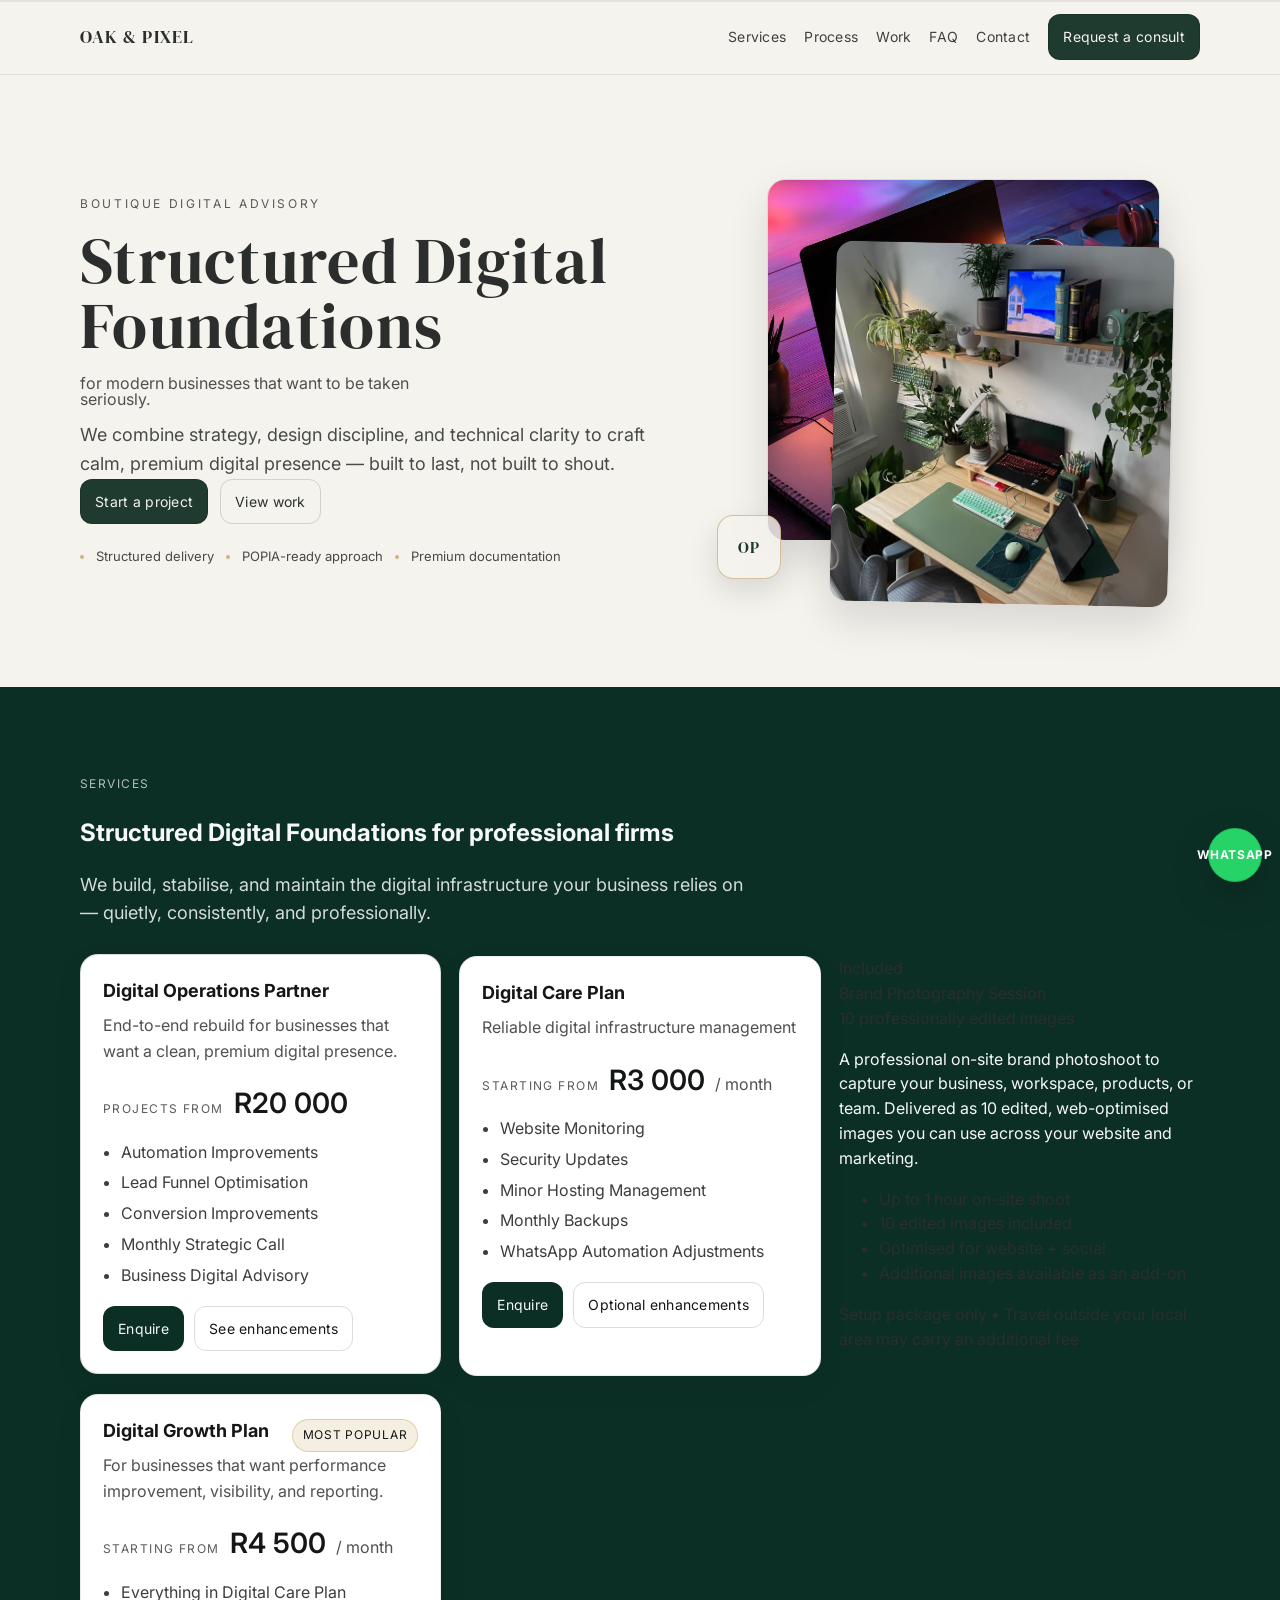
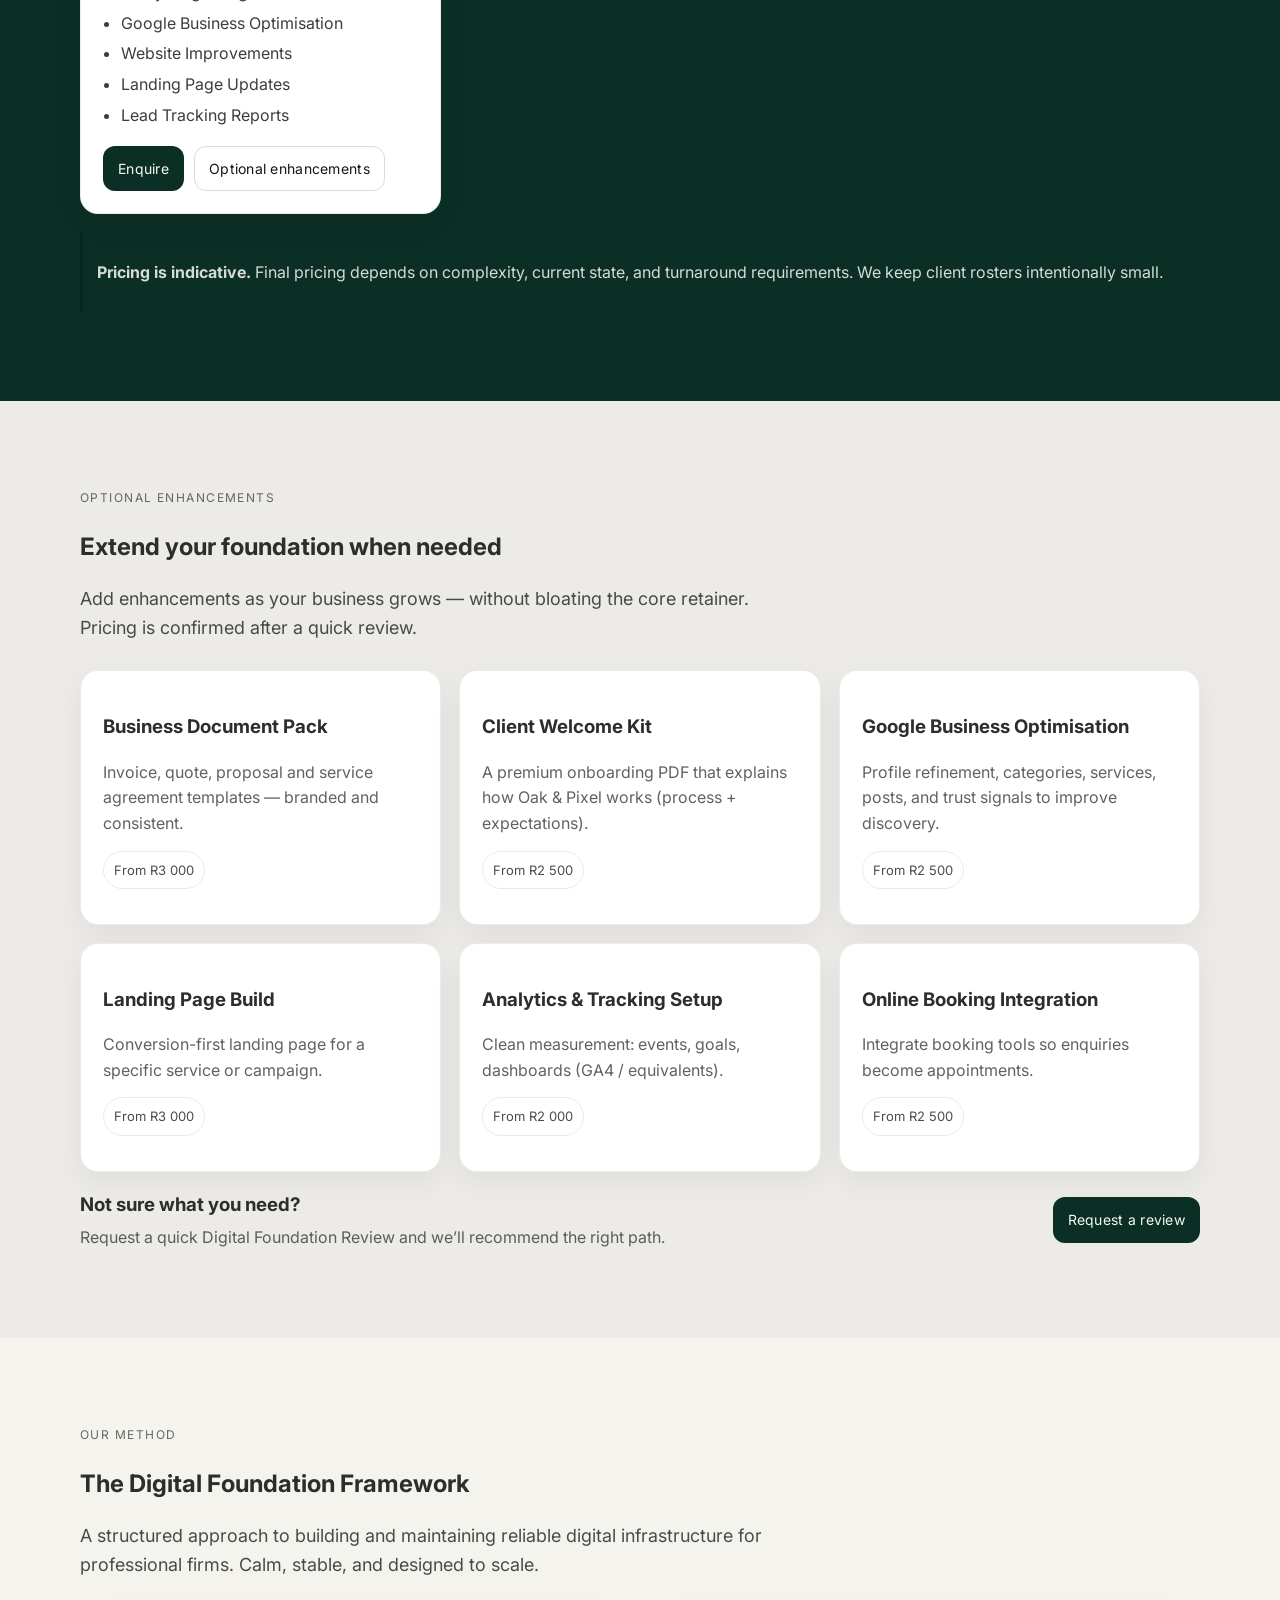
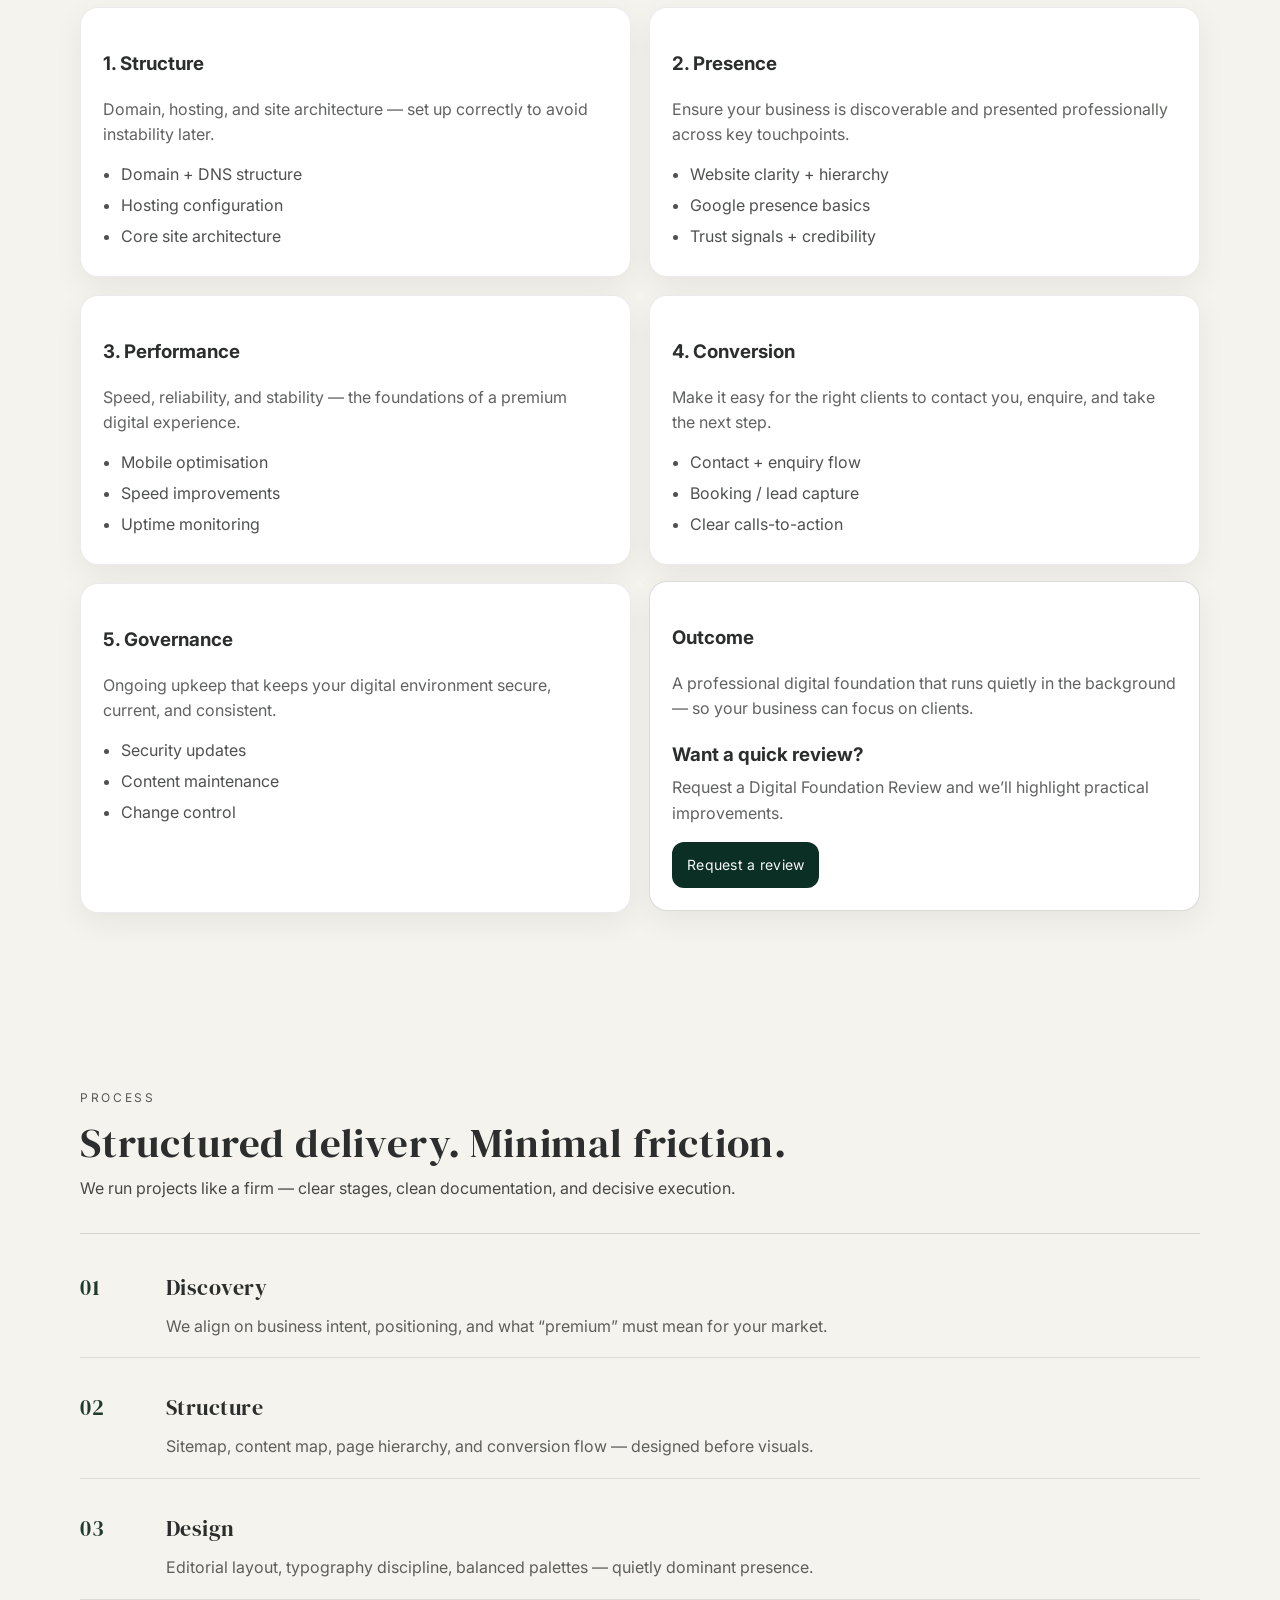
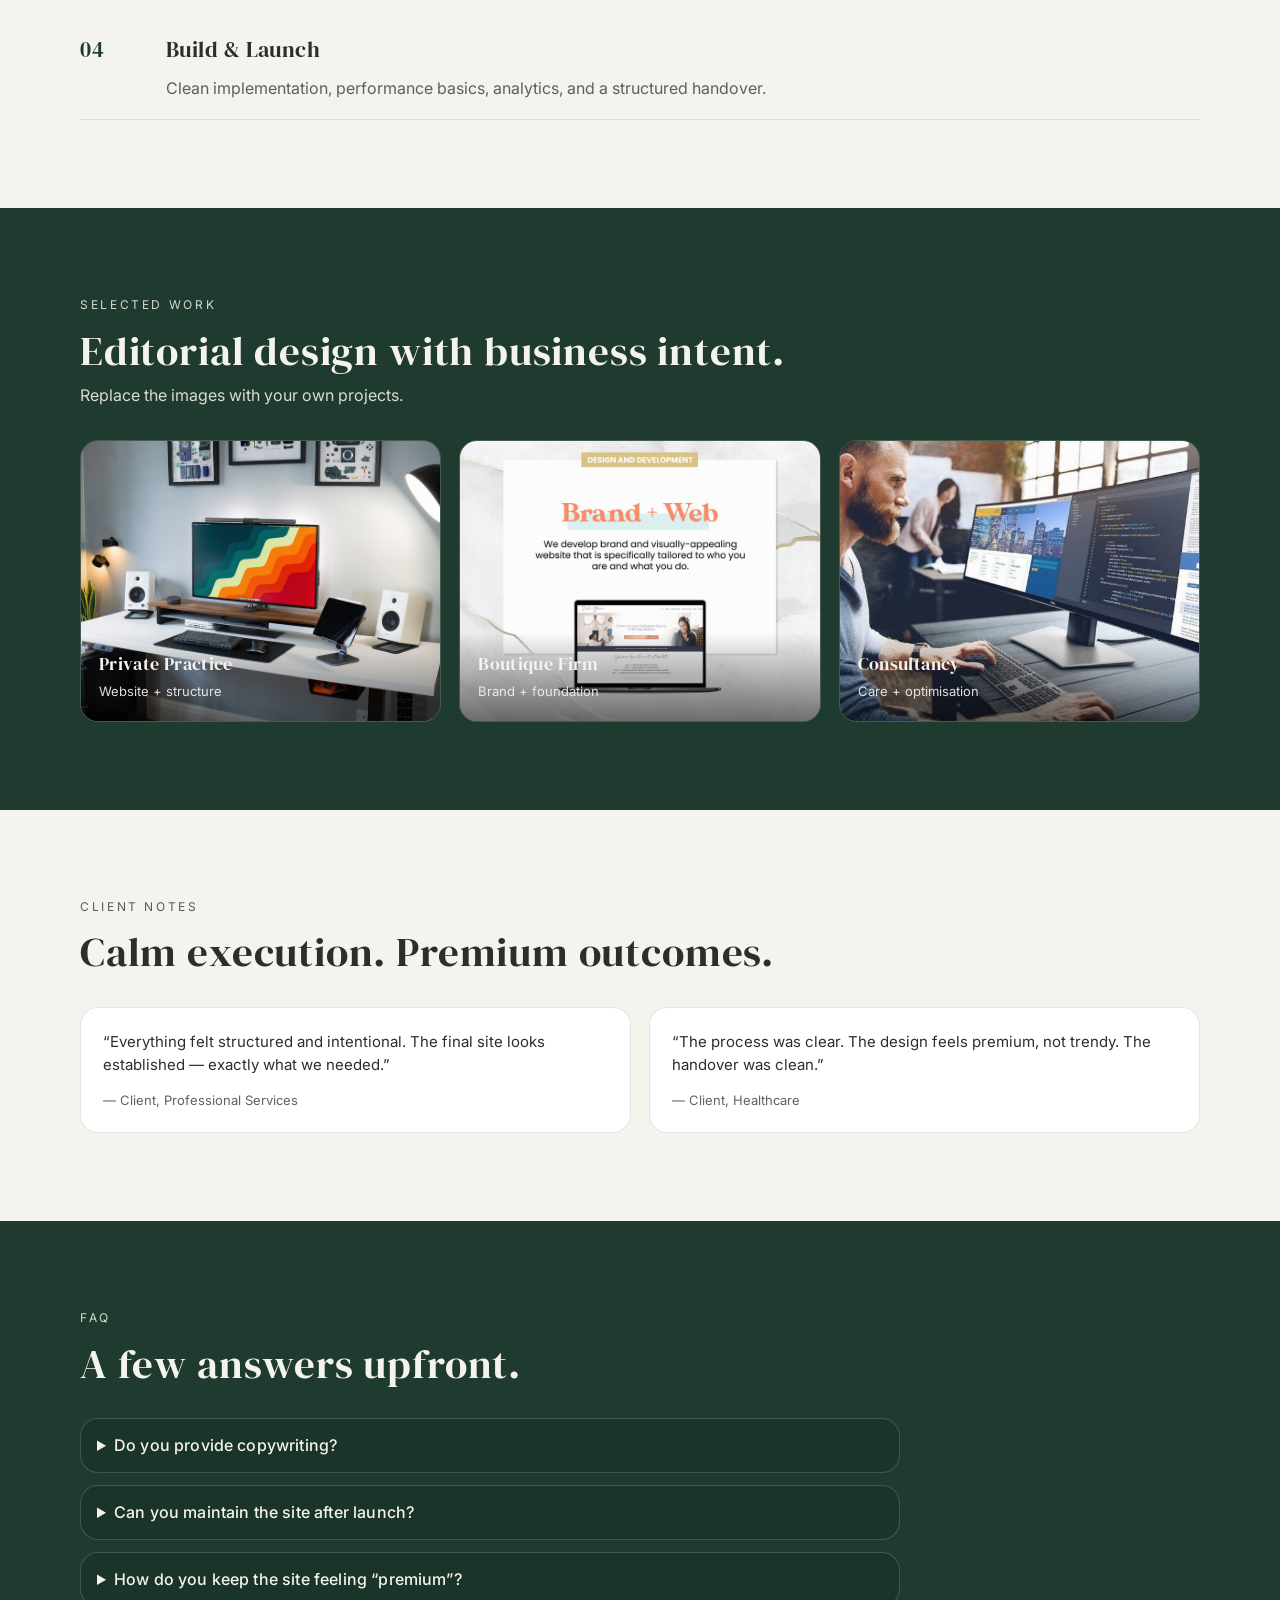
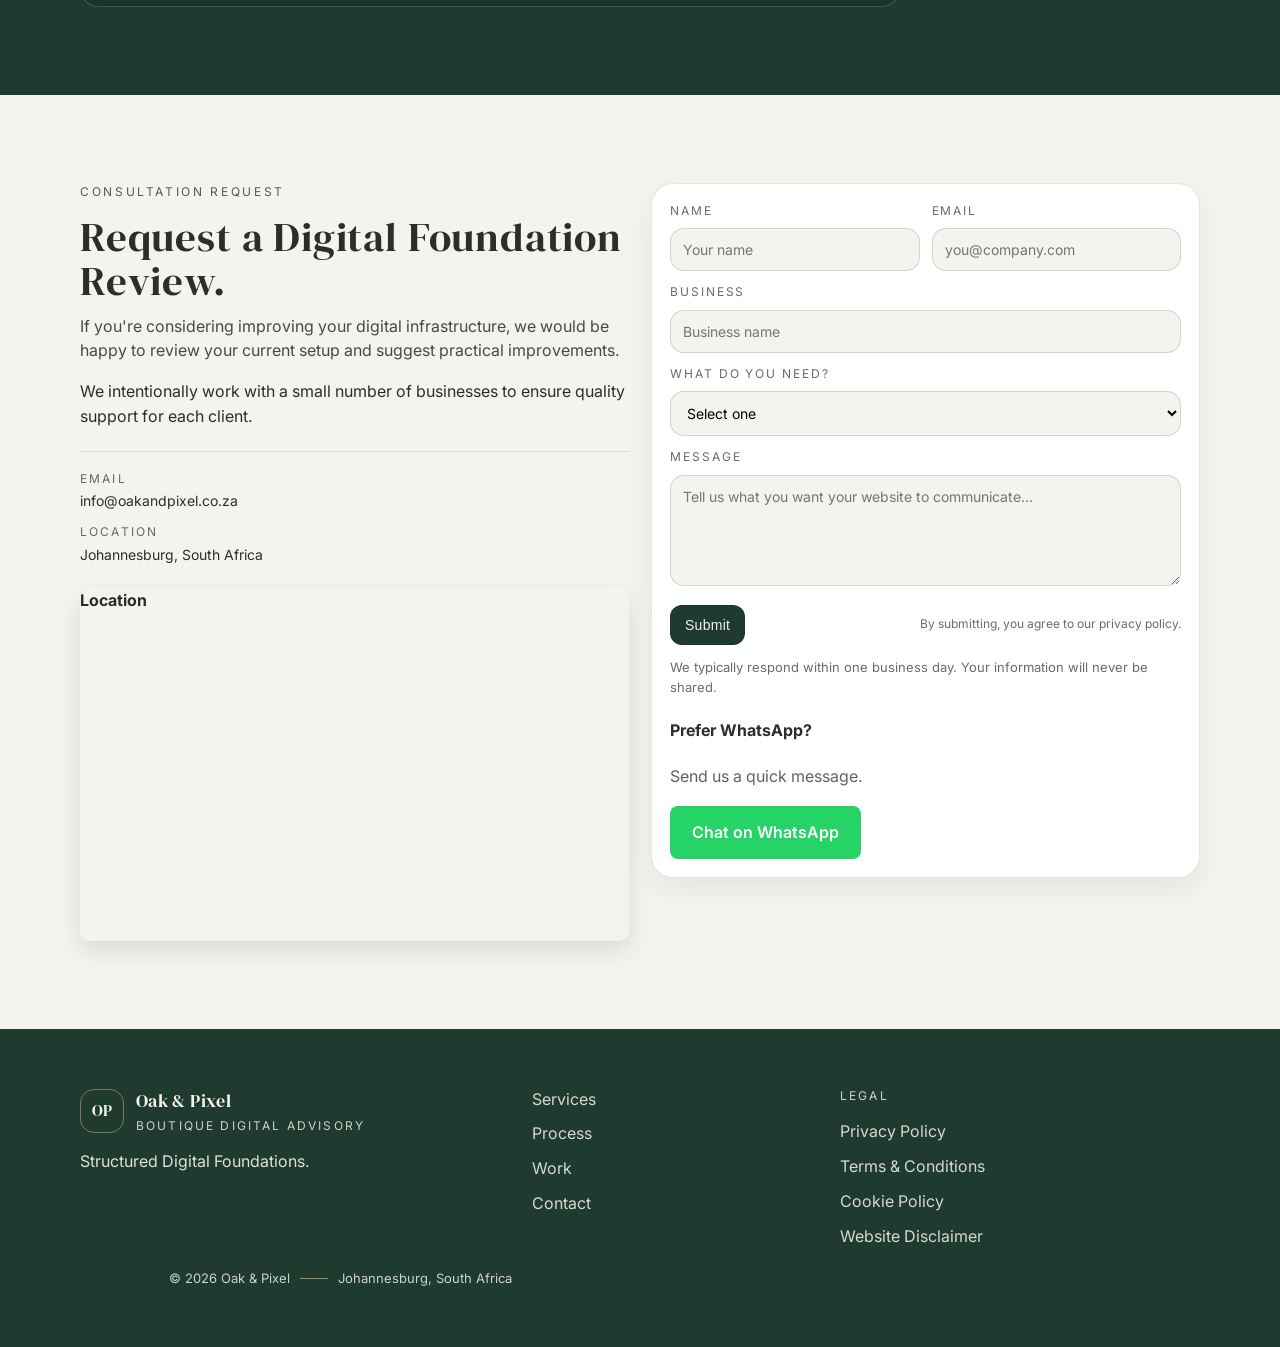
==== commit e1a064df: "Update index.html" ====
--- a/index.html
+++ b/index.html
@@ -148,6 +148,31 @@
         </div>
       </article>
 
+	  <div class="opx-included-photoshoot">
+      <div class="opx-badge">Included</div>
+
+     <div class="opx-title-row">
+       <div class="opx-title">Brand Photography Session</div>
+       <div class="opx-subtitle">10 professionally edited images</div>
+     </div>
+
+     <p class="opx-desc">
+      A professional on-site brand photoshoot to capture your business, workspace, products, or team.
+      Delivered as 10 edited, web-optimised images you can use across your website and marketing.
+     </p>
+
+     <ul class="opx-list">
+       <li>Up to 1 hour on-site shoot</li>
+       <li>10 edited images included</li>
+      <li>Optimised for website + social</li>
+      <li>Additional images available as an add-on</li>
+    </ul>
+
+    <div class="opx-note">
+    Setup package only • Travel outside your local area may carry an additional fee
+    </div>
+    </div>
+
       <!-- Higher tier -->
       <article class="card">
   <div class="card-top">
@@ -529,11 +554,10 @@
             <span>What do you need?</span>
             <select name="need" required>
               <option value="" selected disabled>Select one</option>
-              <option>Digital Foundation</option>
-              <option>Foundation Plus</option>
-              <option>Digital Care Retainer</option>
-              <option>All-in-One Digital Care</option>
-              <option>Not sure yet</option>
+              <option>Digital Care Plan</option>
+              <option>Digital Growth Plan</option>
+              <option>Digital Operations Partner</option>
+              <option>Digital Advisor Session</option>
             </select>
           </label>
 
@@ -614,3 +638,5 @@
 </body>
 
 </html>
+
+
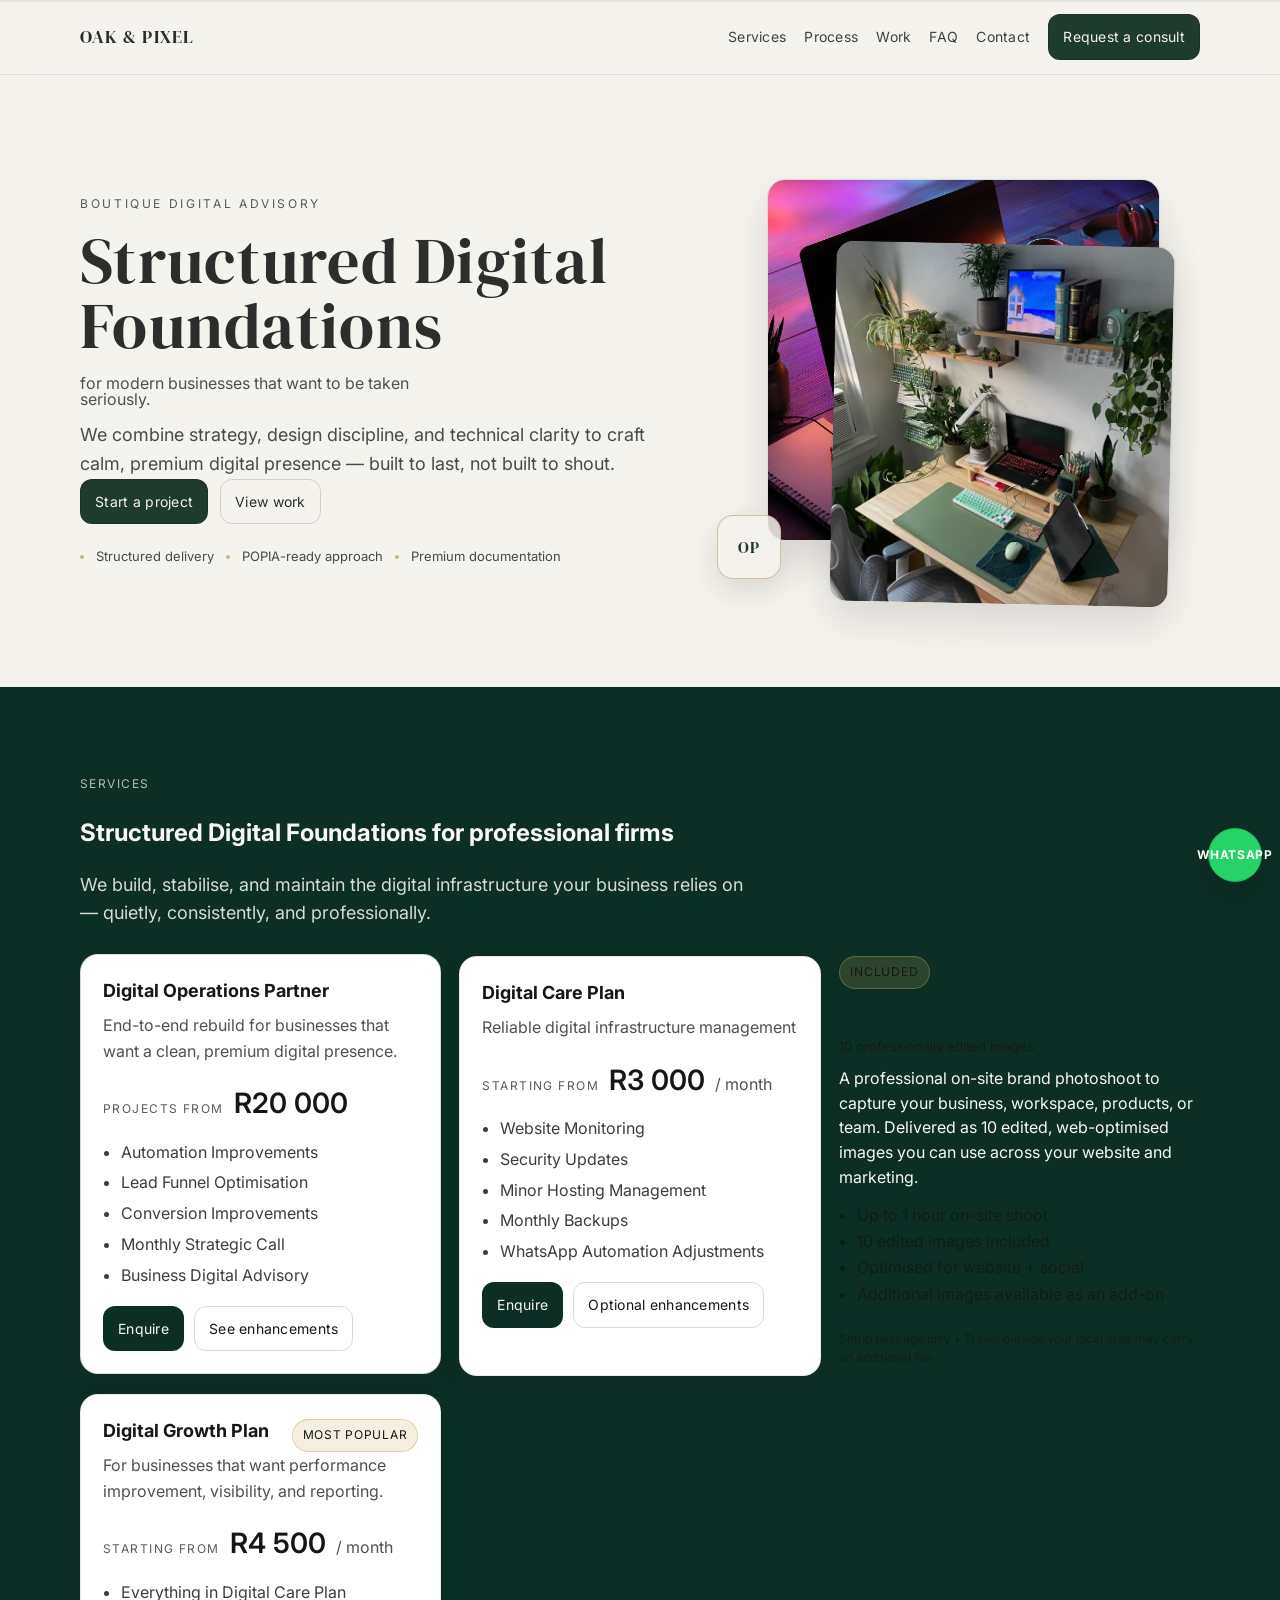
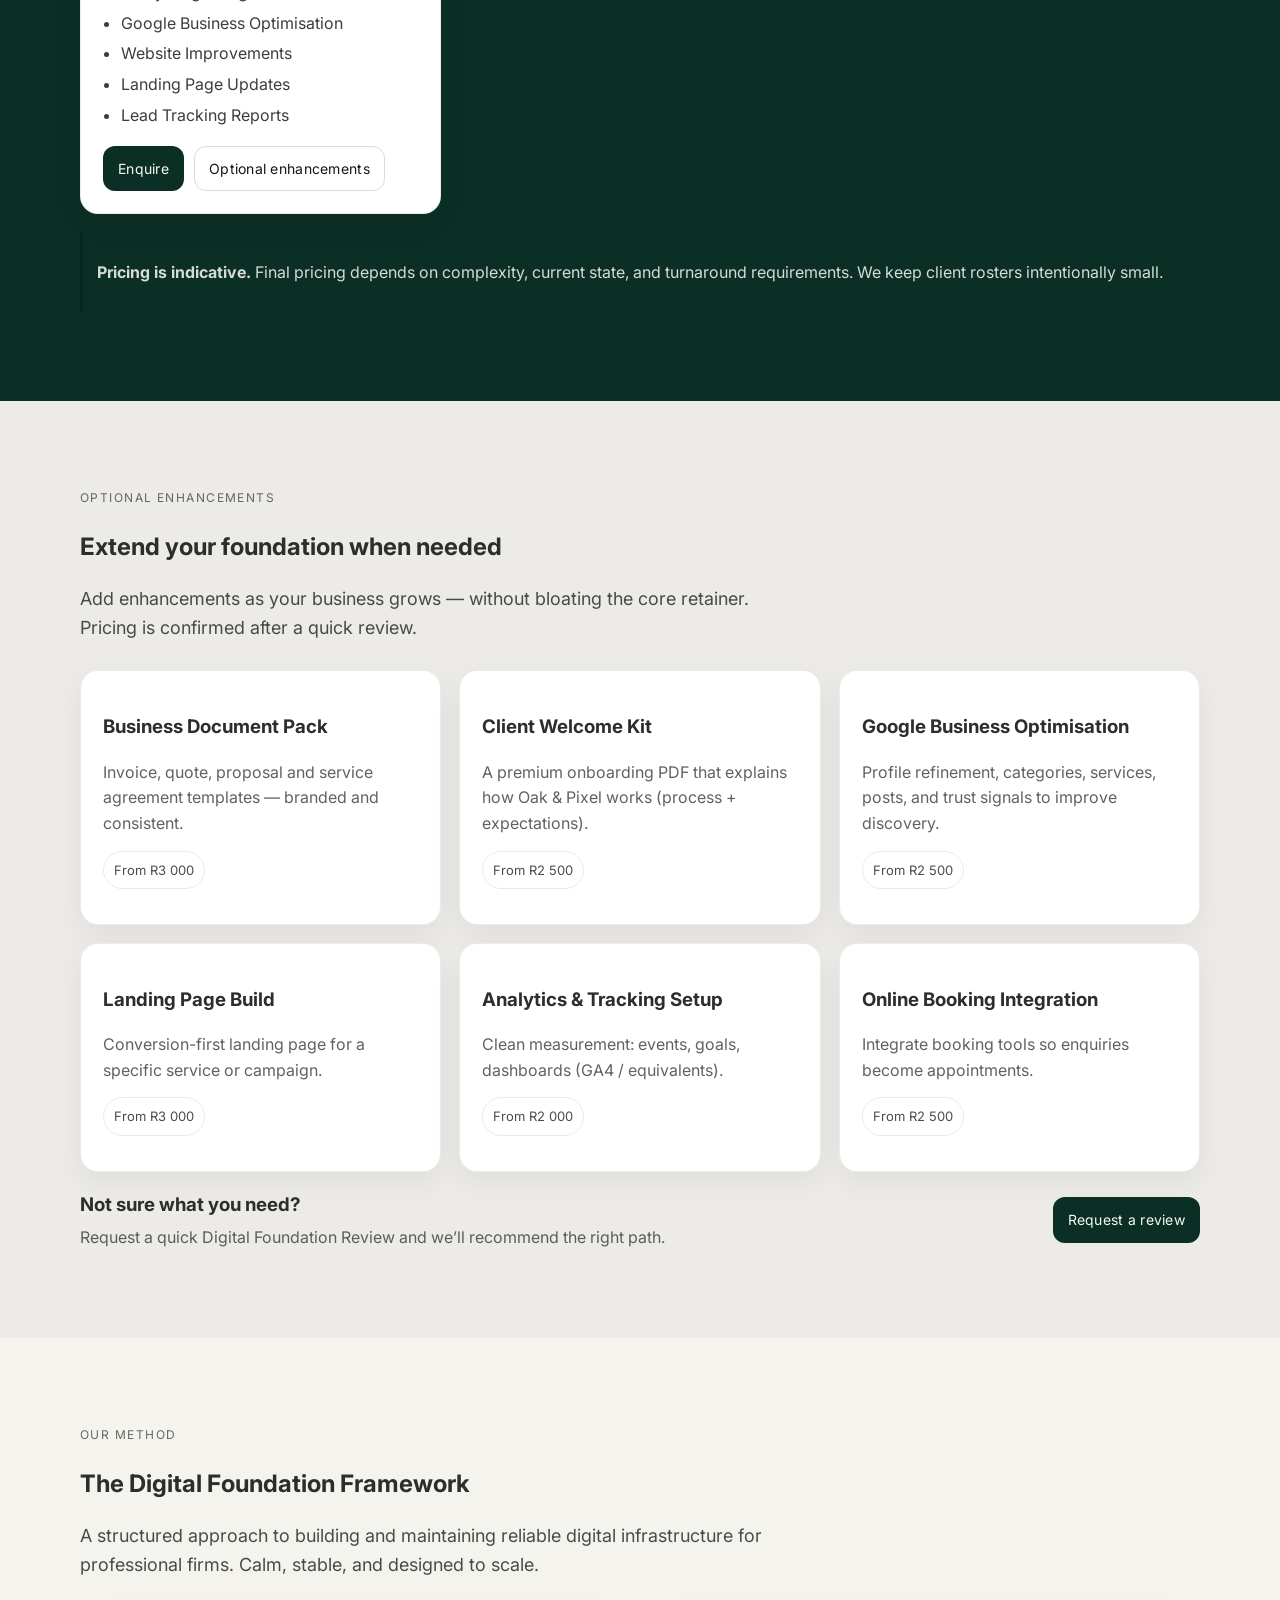
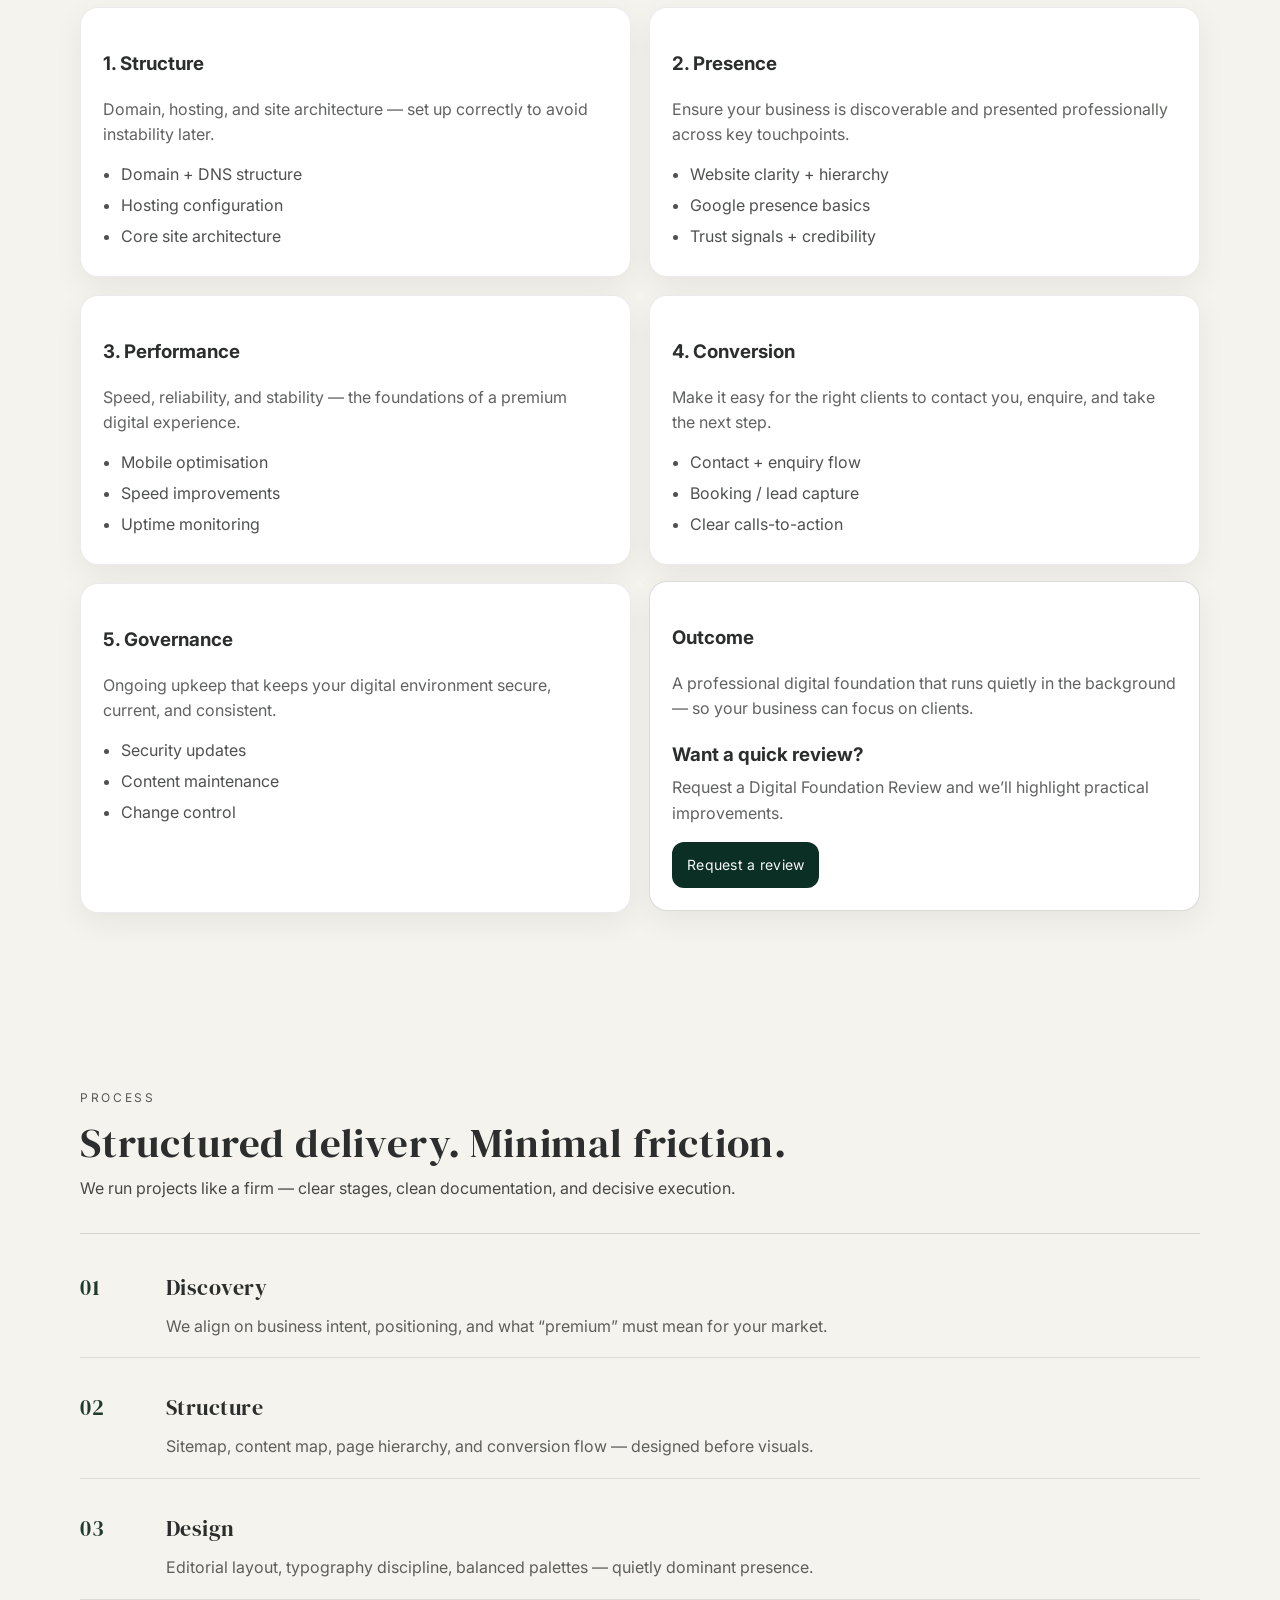
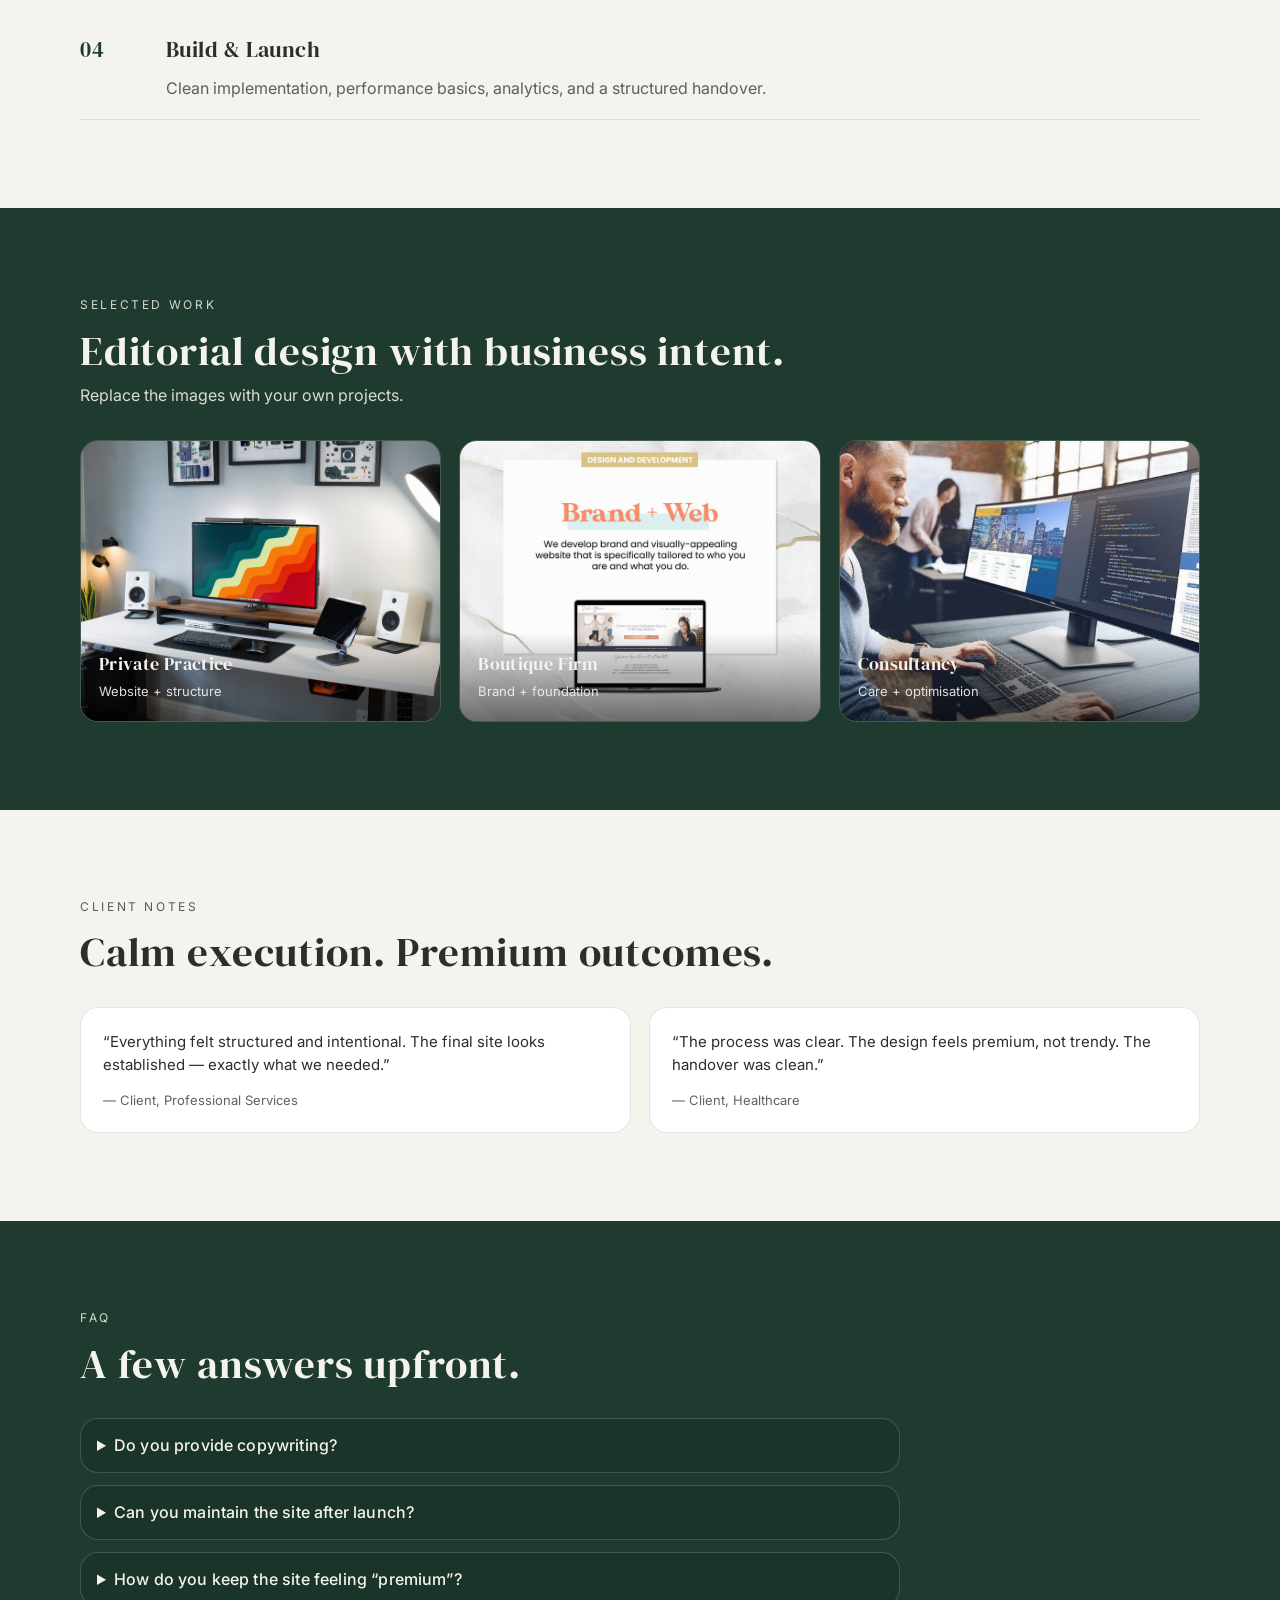
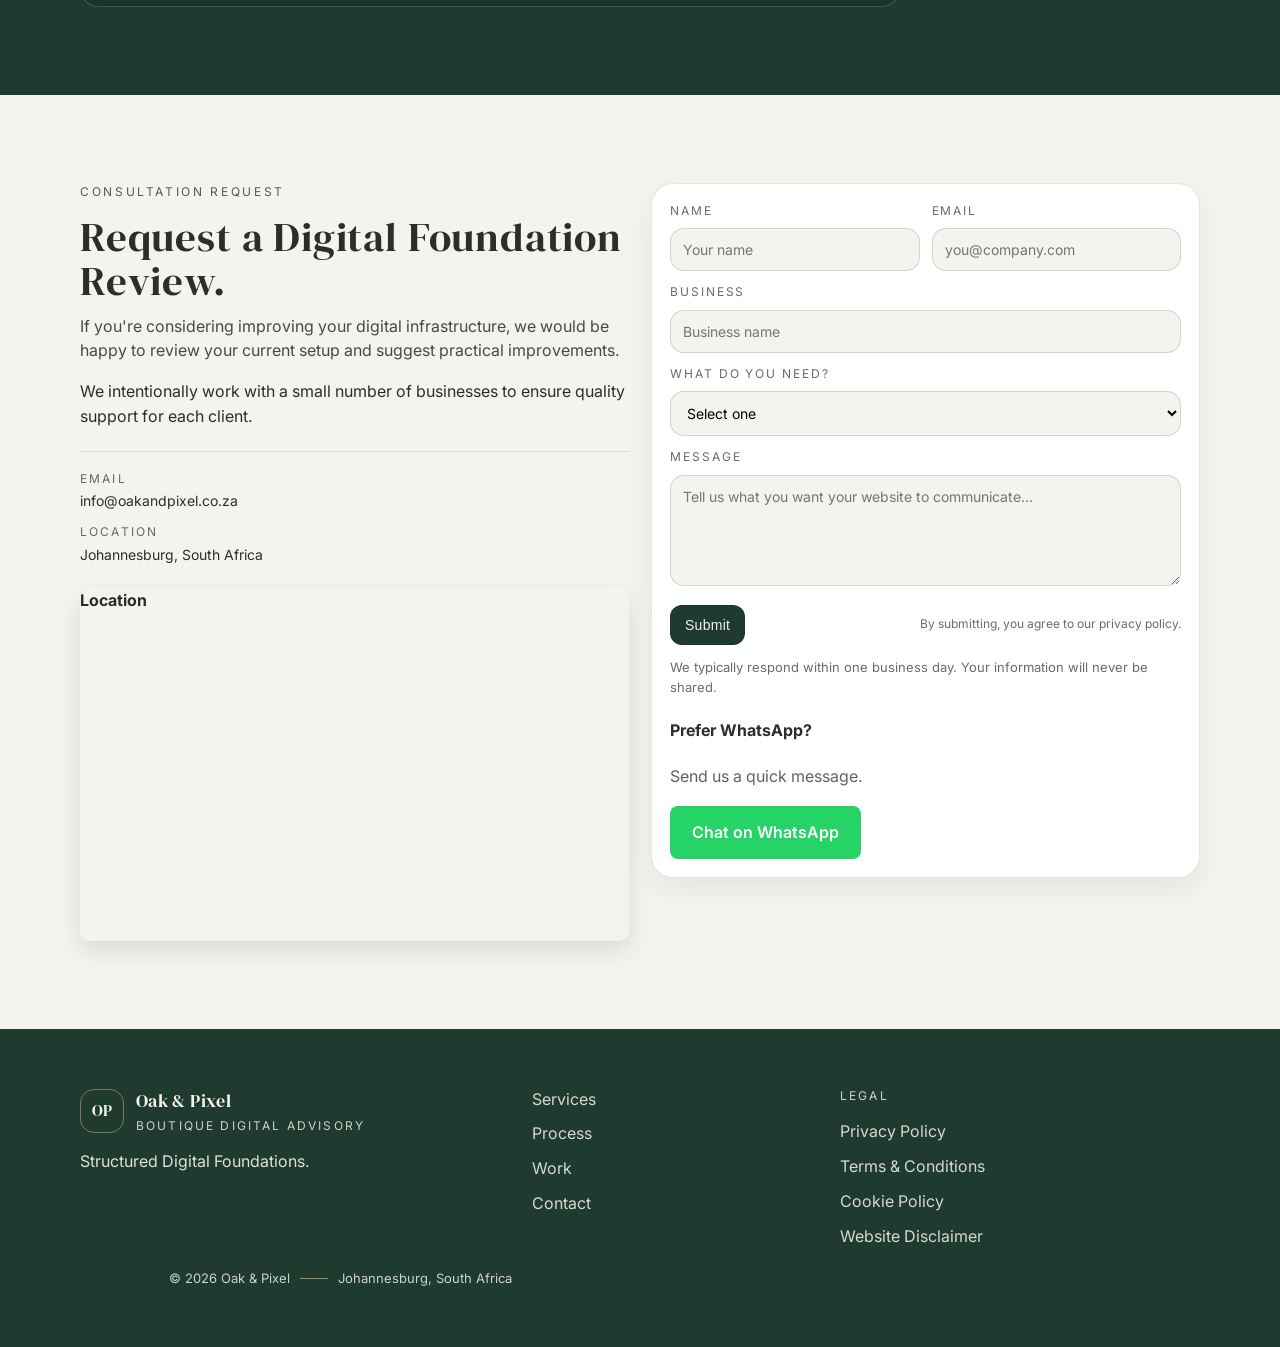
==== commit 77dd93c3: "Update index.html" ====
--- a/index.html
+++ b/index.html
@@ -531,10 +531,14 @@
 </div>
         </div>
 
-        <form class="form reveal" id="contactForm" action="https://formspree.io/f/xjgenzjd" method="POST">
+        <form class="form reveal" id="contactForm" method="POST" data-netlify="true" netlify-honeypot="bot-field">
+			<p style="display:none">
+			<label>Don't fill this out: <input name="bot-field"></label>
+			</p>
           <div class="form__row">
             <label>
               <span>Name</span>
+			  <input type="hidden" name="form-name" value="contact">
               <input name="name" type="text" autocomplete="name" required placeholder="Your name" />
 	            <input type="hidden" name="_subject" value="Oak & Pixel — New Website Enquiry" />
               <input type="text" name="_gotcha" style="display:none" tabindex="-1" autocomplete="off" />
@@ -640,3 +644,4 @@
 </html>
 
 
+
--- a/css/styles.css
+++ b/css/styles.css
@@ -885,4 +885,54 @@
 background:#1ebe5d;
 transform:translateY(-1px);
 box-shadow:0 8px 20px rgba(0,0,0,0.12);
-}+
+}
+
+<style>
+  .opx-included-photoshoot{
+    margin-top: 18px;
+    padding: 18px 18px 16px;
+    border: 1px solid rgba(198,167,94,.35);
+    border-radius: 16px;
+    background: linear-gradient(180deg, rgba(12,47,37,.05), rgba(247,249,248,.9));
+  }
+  .opx-badge{
+    display:inline-block;
+    font-size: 12px;
+    letter-spacing:.08em;
+    text-transform: uppercase;
+    padding: 6px 10px;
+    border-radius: 999px;
+    background: rgba(198,167,94,.18);
+    border: 1px solid rgba(198,167,94,.35);
+    color: #141716;
+    margin-bottom: 12px;
+  }
+  .opx-title-row{display:flex; gap:10px; align-items:baseline; flex-wrap:wrap;}
+  .opx-title{
+    font-weight: 700;
+    font-size: 16px;
+    color: #0C2F25;
+  }
+  .opx-subtitle{
+    font-size: 13px;
+    color: rgba(20,23,22,.75);
+  }
+  .opx-desc{
+    margin: 10px 0 12px;
+    color: rgba(20,23,22,.85);
+    line-height: 1.55;
+  }
+  .opx-list{
+    margin: 0 0 12px;
+    padding-left: 18px;
+    color: rgba(20,23,22,.85);
+    line-height: 1.65;
+  }
+  .opx-note{
+    font-size: 12px;
+    color: rgba(20,23,22,.7);
+    border-top: 1px solid rgba(12,47,37,.12);
+    padding-top: 10px;
+  }
+</style>
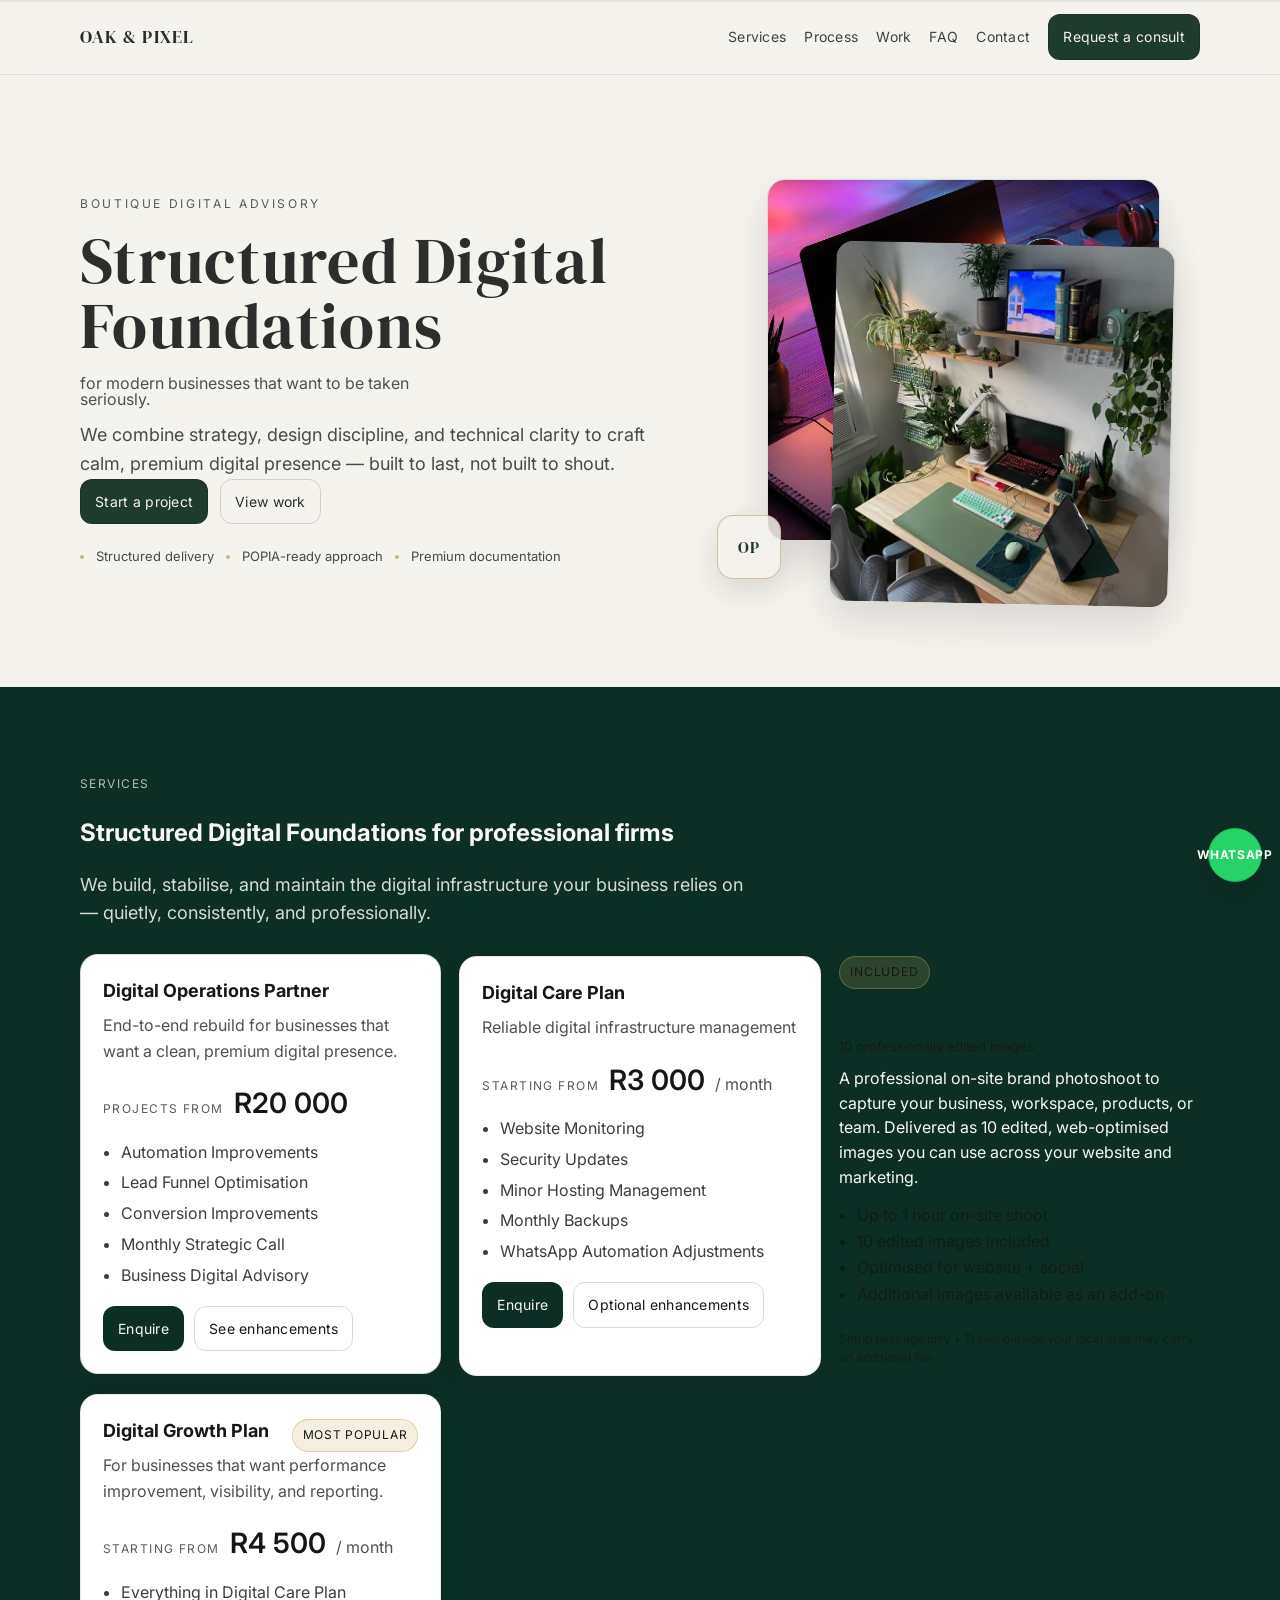
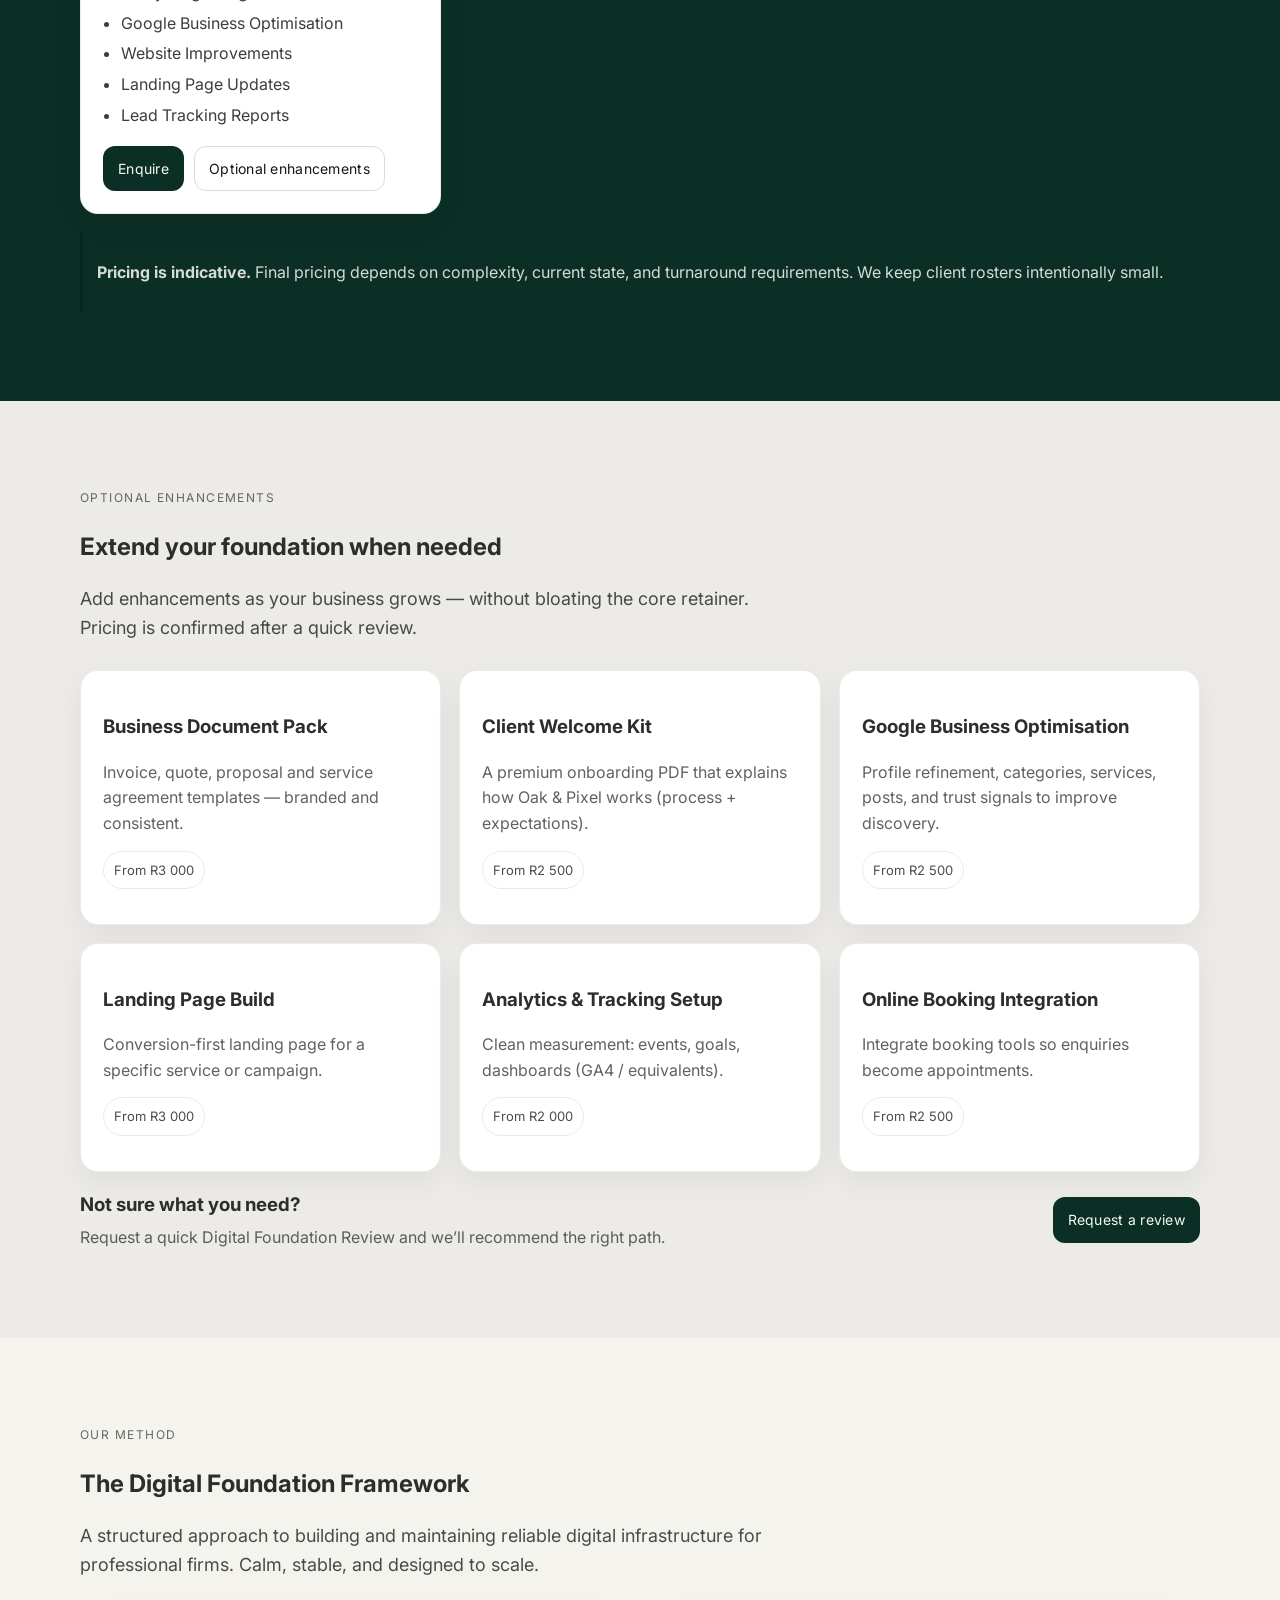
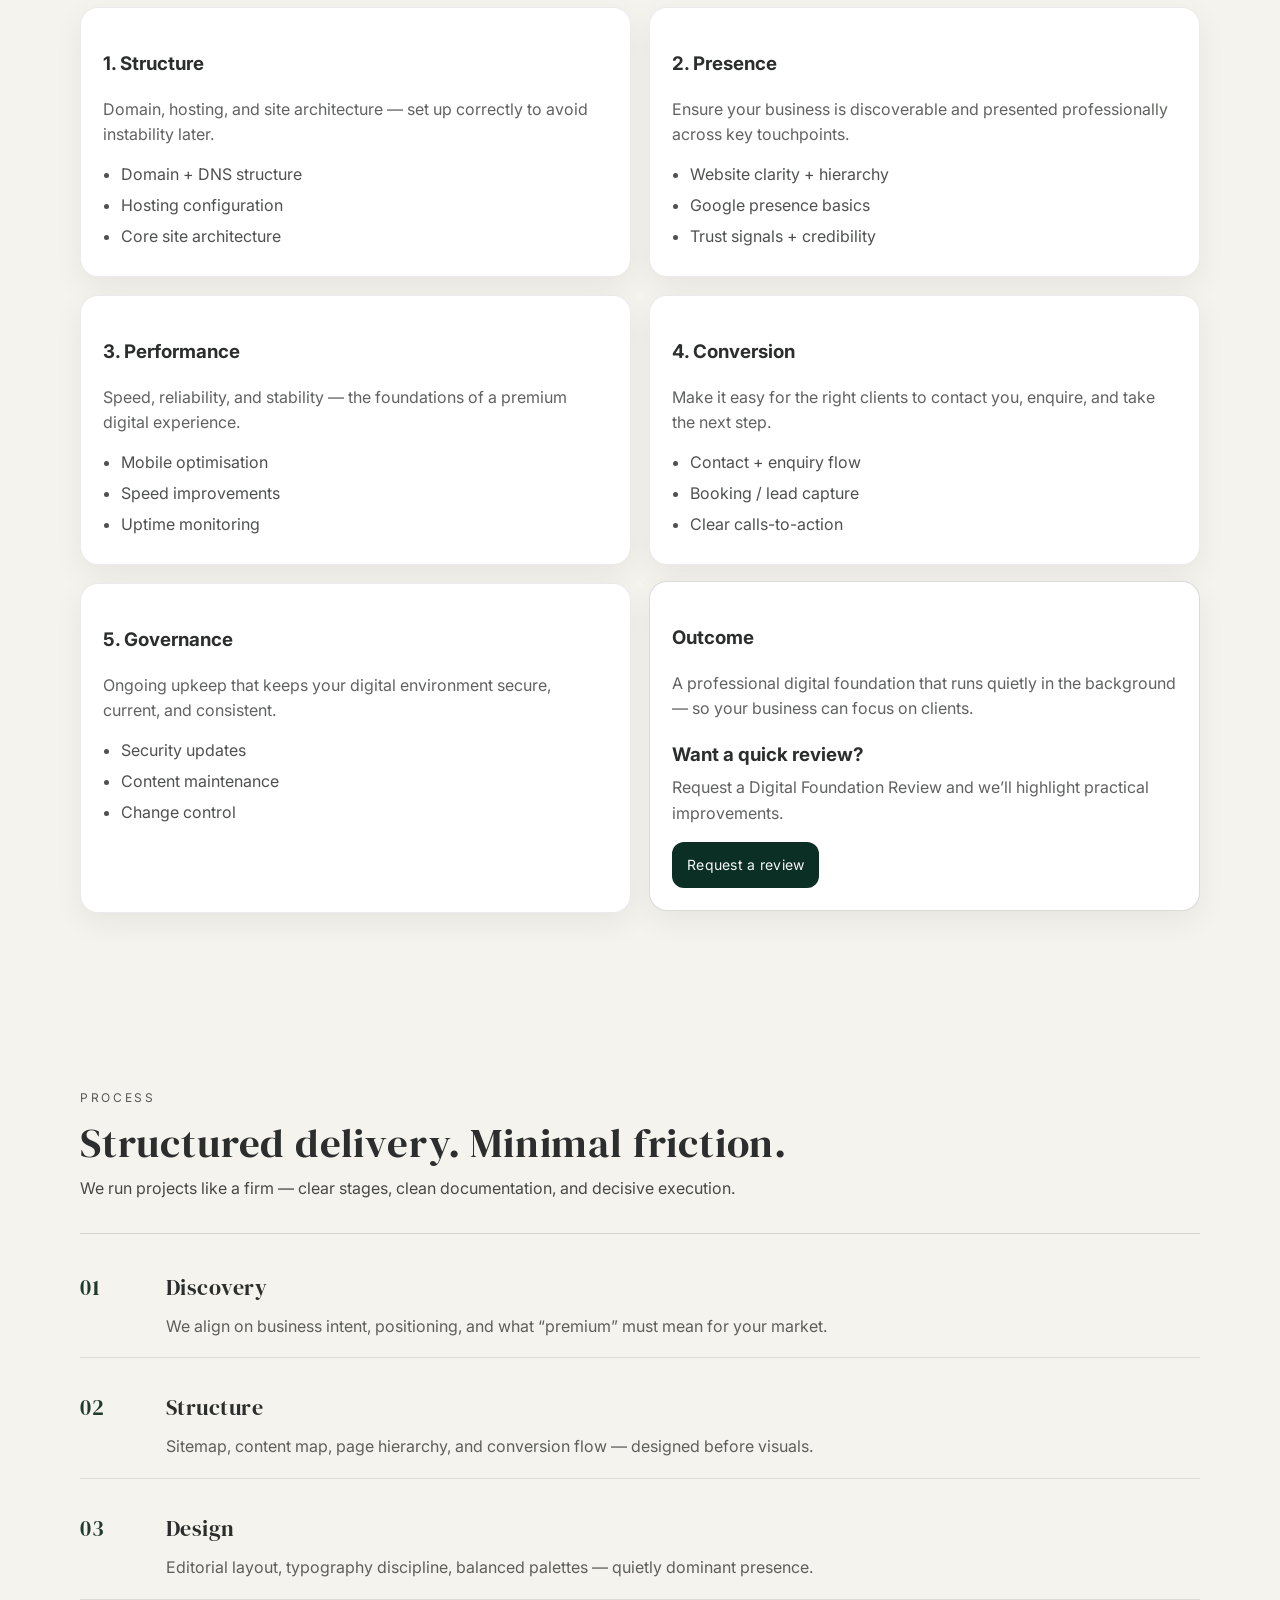
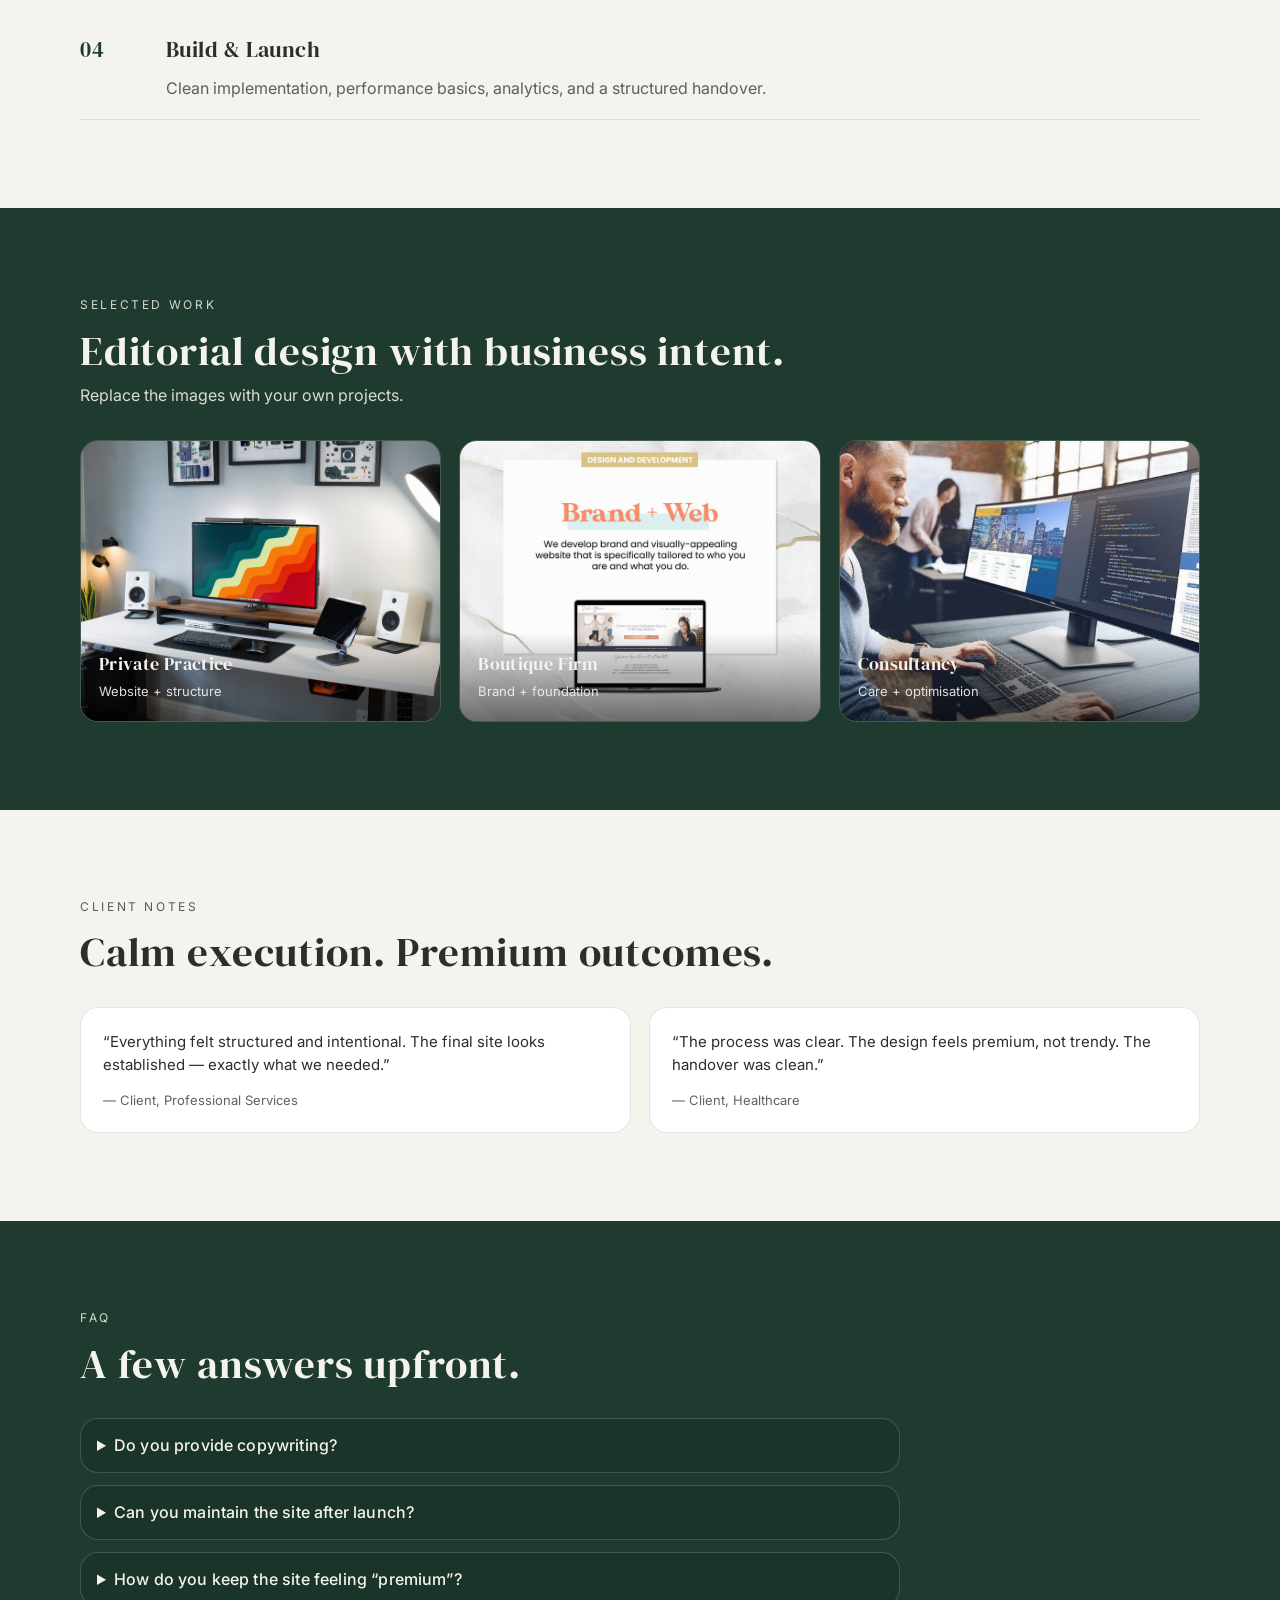
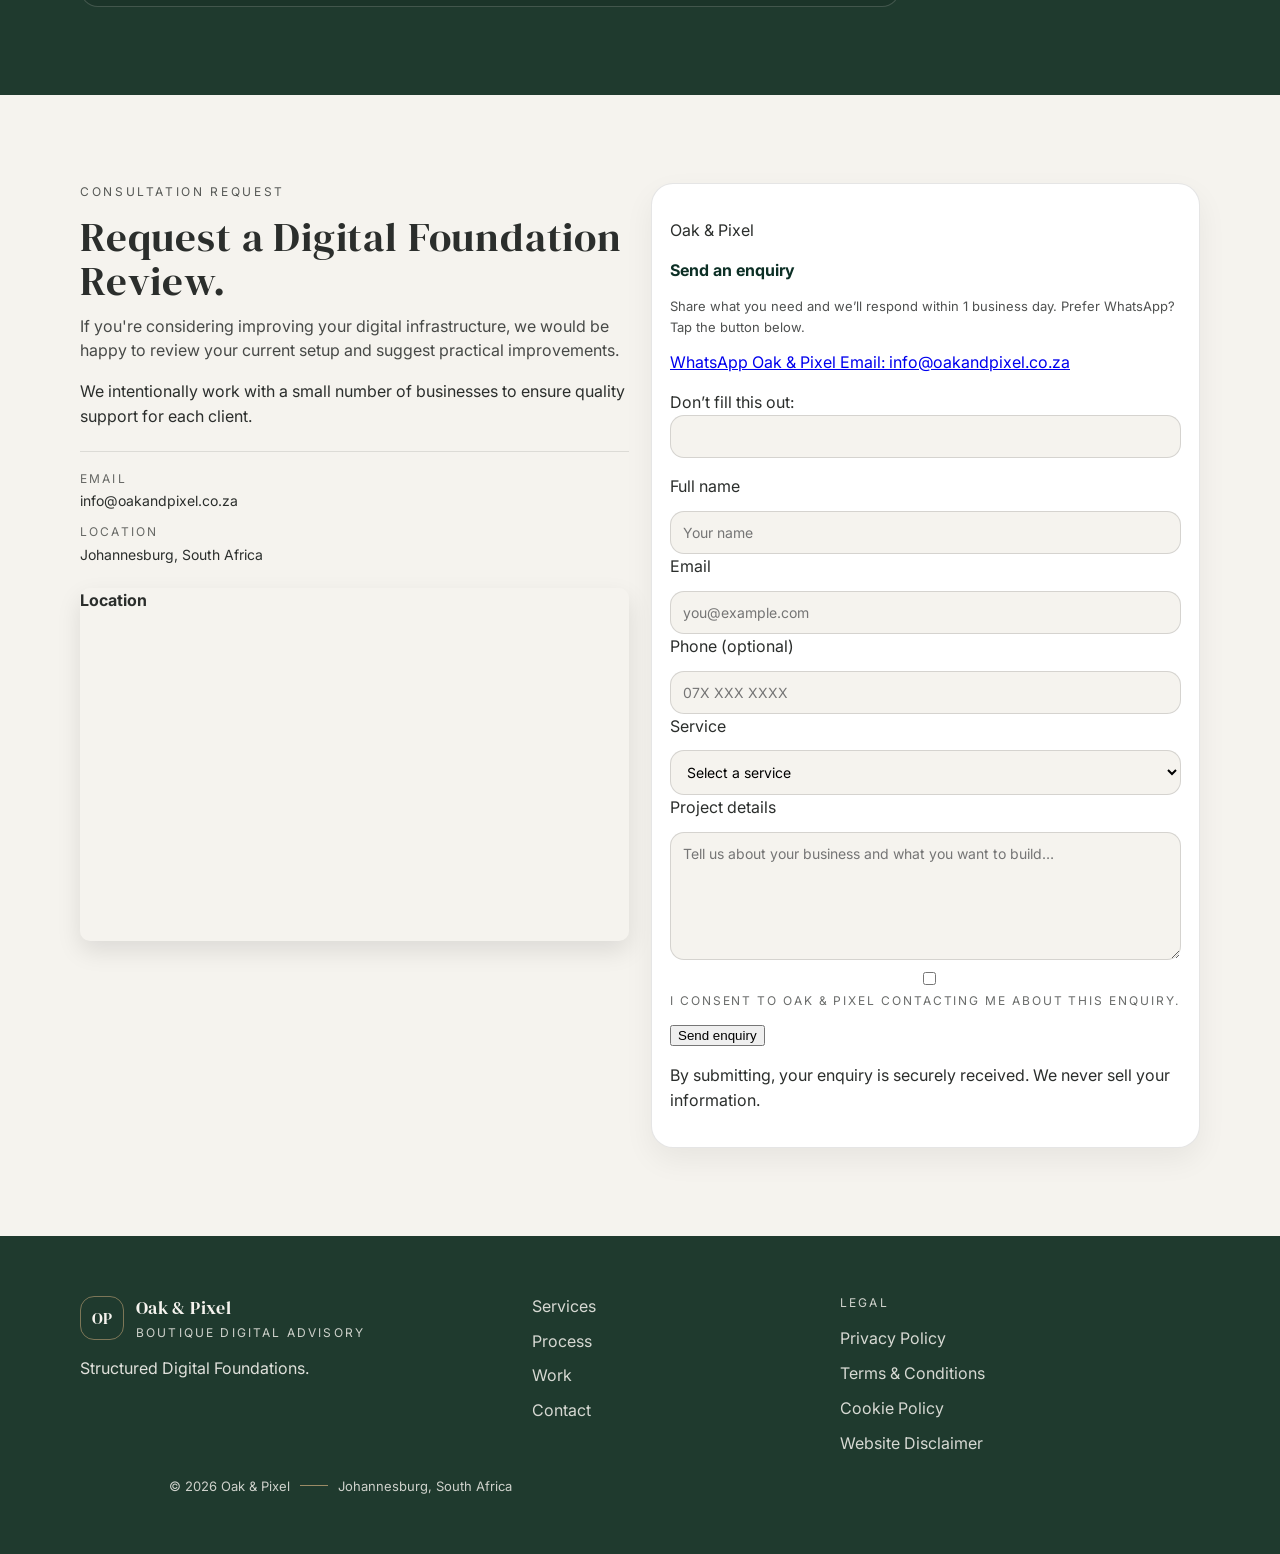
==== commit 98229349: "Update index.html" ====
--- a/index.html
+++ b/index.html
@@ -531,61 +531,103 @@
 </div>
         </div>
 
-        <form class="form reveal" id="contactForm" method="POST" data-netlify="true" netlify-honeypot="bot-field">
-			<p style="display:none">
-			<label>Don't fill this out: <input name="bot-field"></label>
-			</p>
-          <div class="form__row">
-            <label>
-              <span>Name</span>
-			  <input type="hidden" name="form-name" value="contact">
-              <input name="name" type="text" autocomplete="name" required placeholder="Your name" />
-	            <input type="hidden" name="_subject" value="Oak & Pixel — New Website Enquiry" />
-              <input type="text" name="_gotcha" style="display:none" tabindex="-1" autocomplete="off" />
-            </label>
-            <label>
-              <span>Email</span>
-              <input name="email" type="email" autocomplete="email" required placeholder="you@company.com" />
-            </label>
-          </div>
-
-          <label>
-            <span>Business</span>
-            <input name="business" type="text" required placeholder="Business name" />
+        <form class="form reveal" id="contactForm" action="/thank-you" method="POST" data-netlify="true" netlify-honeypot="bot-field">
+			<section class="opx-contact" id="contact">
+  <div class="opx-contact__wrap">
+    <div class="opx-contact__header">
+      <p class="opx-kicker">Oak & Pixel</p>
+      <h2 class="opx-title">Send an enquiry</h2>
+      <p class="opx-subtitle">
+        Share what you need and we’ll respond within 1 business day.
+        Prefer WhatsApp? Tap the button below.
+      </p>
+
+      <div class="opx-actions">
+        <!-- Replace number with your business WhatsApp number (international format, no +) -->
+        <a class="opx-btn opx-btn--whatsapp"
+           href="https://wa.me/27750890614?text=Hi%20Oak%20%26%20Pixel%2C%20I%27d%20like%20to%20enquire%20about%20a%20website."
+           target="_blank" rel="noopener">
+          WhatsApp Oak & Pixel
+        </a>
+
+        <a class="opx-btn opx-btn--outline" href="mailto:info@oakandpixel.co.za">
+          Email: info@oakandpixel.co.za
+        </a>
+      </div>
+    </div>
+
+    <!-- Netlify Form -->
+    <form class="opx-form"
+          name="oakandpixel-enquiry"
+          method="POST"
+          data-netlify="true"
+          netlify-honeypot="bot-field"
+          action="/thank-you.html">
+
+      <!-- Required hidden field (must match the form name exactly) -->
+      <input type="hidden" name="form-name" value="oakandpixel-enquiry">
+
+      <!-- Honeypot (spam trap) -->
+      <p class="opx-hidden">
+        <label>Don’t fill this out: <input name="bot-field"></label>
+      </p>
+
+      <div class="opx-grid">
+        <div class="opx-field">
+          <label for="opx-name">Full name</label>
+          <input id="opx-name" name="name" type="text" placeholder="Your name" required>
+        </div>
+
+        <div class="opx-field">
+          <label for="opx-email">Email</label>
+          <input id="opx-email" name="email" type="email" placeholder="you@example.com" required>
+        </div>
+
+        <div class="opx-field">
+          <label for="opx-phone">Phone (optional)</label>
+          <input id="opx-phone" name="phone" type="tel" placeholder="07X XXX XXXX">
+        </div>
+
+        <div class="opx-field">
+          <label for="opx-service">Service</label>
+          <select id="opx-service" name="service" required>
+            <option value="" selected disabled>Select a service</option>
+            <option>Digital Foundation (Setup)</option>
+            <option>Digital Care Plan</option>
+            <option>Digital Growth Plan</option>
+            <option>Digital Operations Partner</option>
+            <option>Other / Not sure</option>
+          </select>
+        </div>
+
+        <div class="opx-field opx-field--full">
+          <label for="opx-message">Project details</label>
+          <textarea id="opx-message"
+                    name="message"
+                    placeholder="Tell us about your business and what you want to build…"
+                    rows="6"
+                    required></textarea>
+        </div>
+
+        <div class="opx-field opx-field--full opx-consent">
+          <label class="opx-check">
+            <input type="checkbox" name="consent" required>
+            <span>I consent to Oak & Pixel contacting me about this enquiry.</span>
           </label>
-
-          <label>
-            <span>What do you need?</span>
-            <select name="need" required>
-              <option value="" selected disabled>Select one</option>
-              <option>Digital Care Plan</option>
-              <option>Digital Growth Plan</option>
-              <option>Digital Operations Partner</option>
-              <option>Digital Advisor Session</option>
-            </select>
-          </label>
-
-          <label>
-            <span>Message</span>
-            <textarea name="message" rows="5" required placeholder="Tell us what you want your website to communicate..."></textarea>
-          </label>
-
-          <div class="form__foot">
-            <button class="btn btn--primary" type="submit">Submit</button>
-            <p class="fineprint">By submitting, you agree to our privacy policy.</p>
-          </div>
-	  
-
-          <p class="form__status" id="formStatus" role="status" aria-live="polite"></p>
-	        <p class="form-trust">
-	          We typically respond within one business day. Your information will never be shared.
-	        </p>
-
-	        <h4>Prefer WhatsApp?</h4>
-	        <p class="muted">Send us a quick message.</p>
-
-	        <a href="https://wa.me/27750890614?text=Hi%20Oak%20%26%20Pixel%2C%20I%20would%20like%20to%20request%20a%20Digital%20Foundation%20Review."
-  	      target="_blank" rel="noopener noreferrer" class="btn-whatsapp">Chat on WhatsApp</a>
+        </div>
+
+        <div class="opx-field opx-field--full opx-submit-row">
+          <button class="opx-submit" type="submit">
+            Send enquiry
+          </button>
+          <p class="opx-small">
+            By submitting, your enquiry is securely received. We never sell your information.
+          </p>
+        </div>
+      </div>
+    </form>
+  </div>
+</section>
 
         </form>
       </div>
@@ -645,3 +687,5 @@
 
 
 
+
+
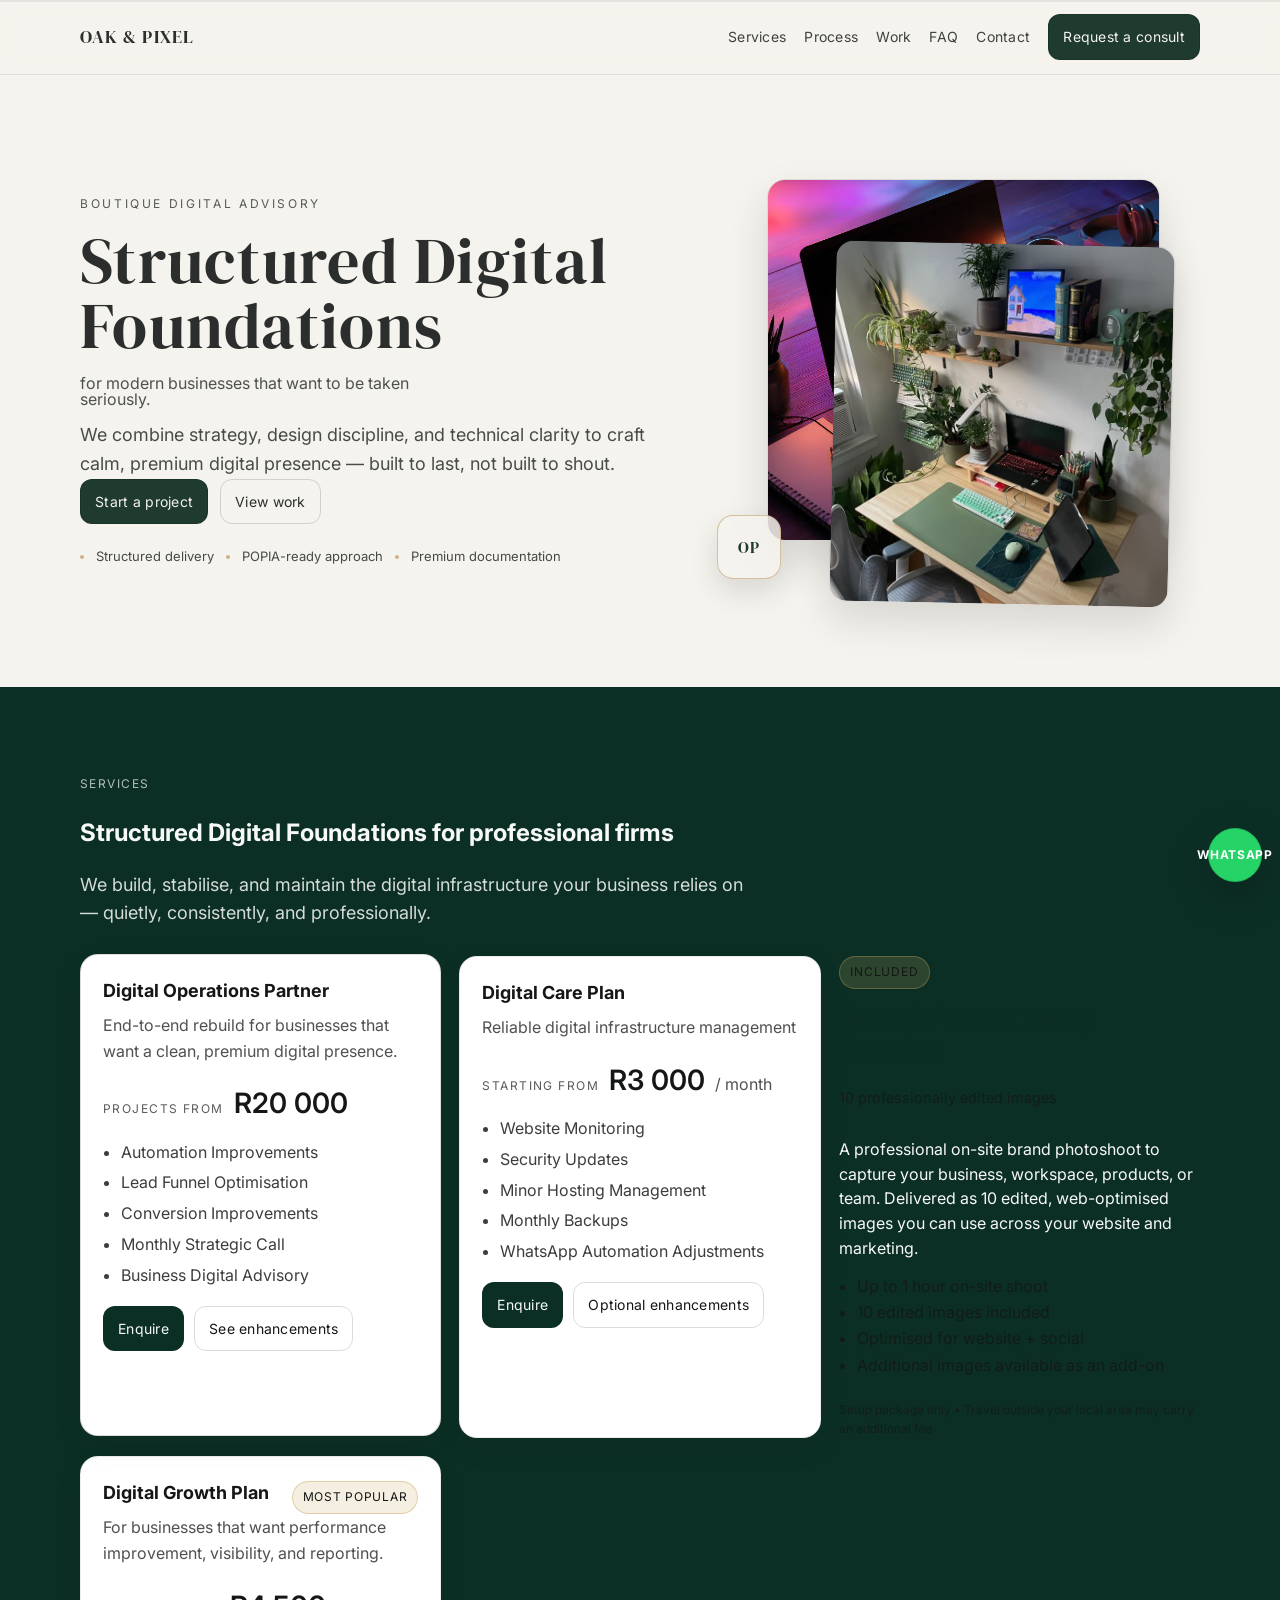
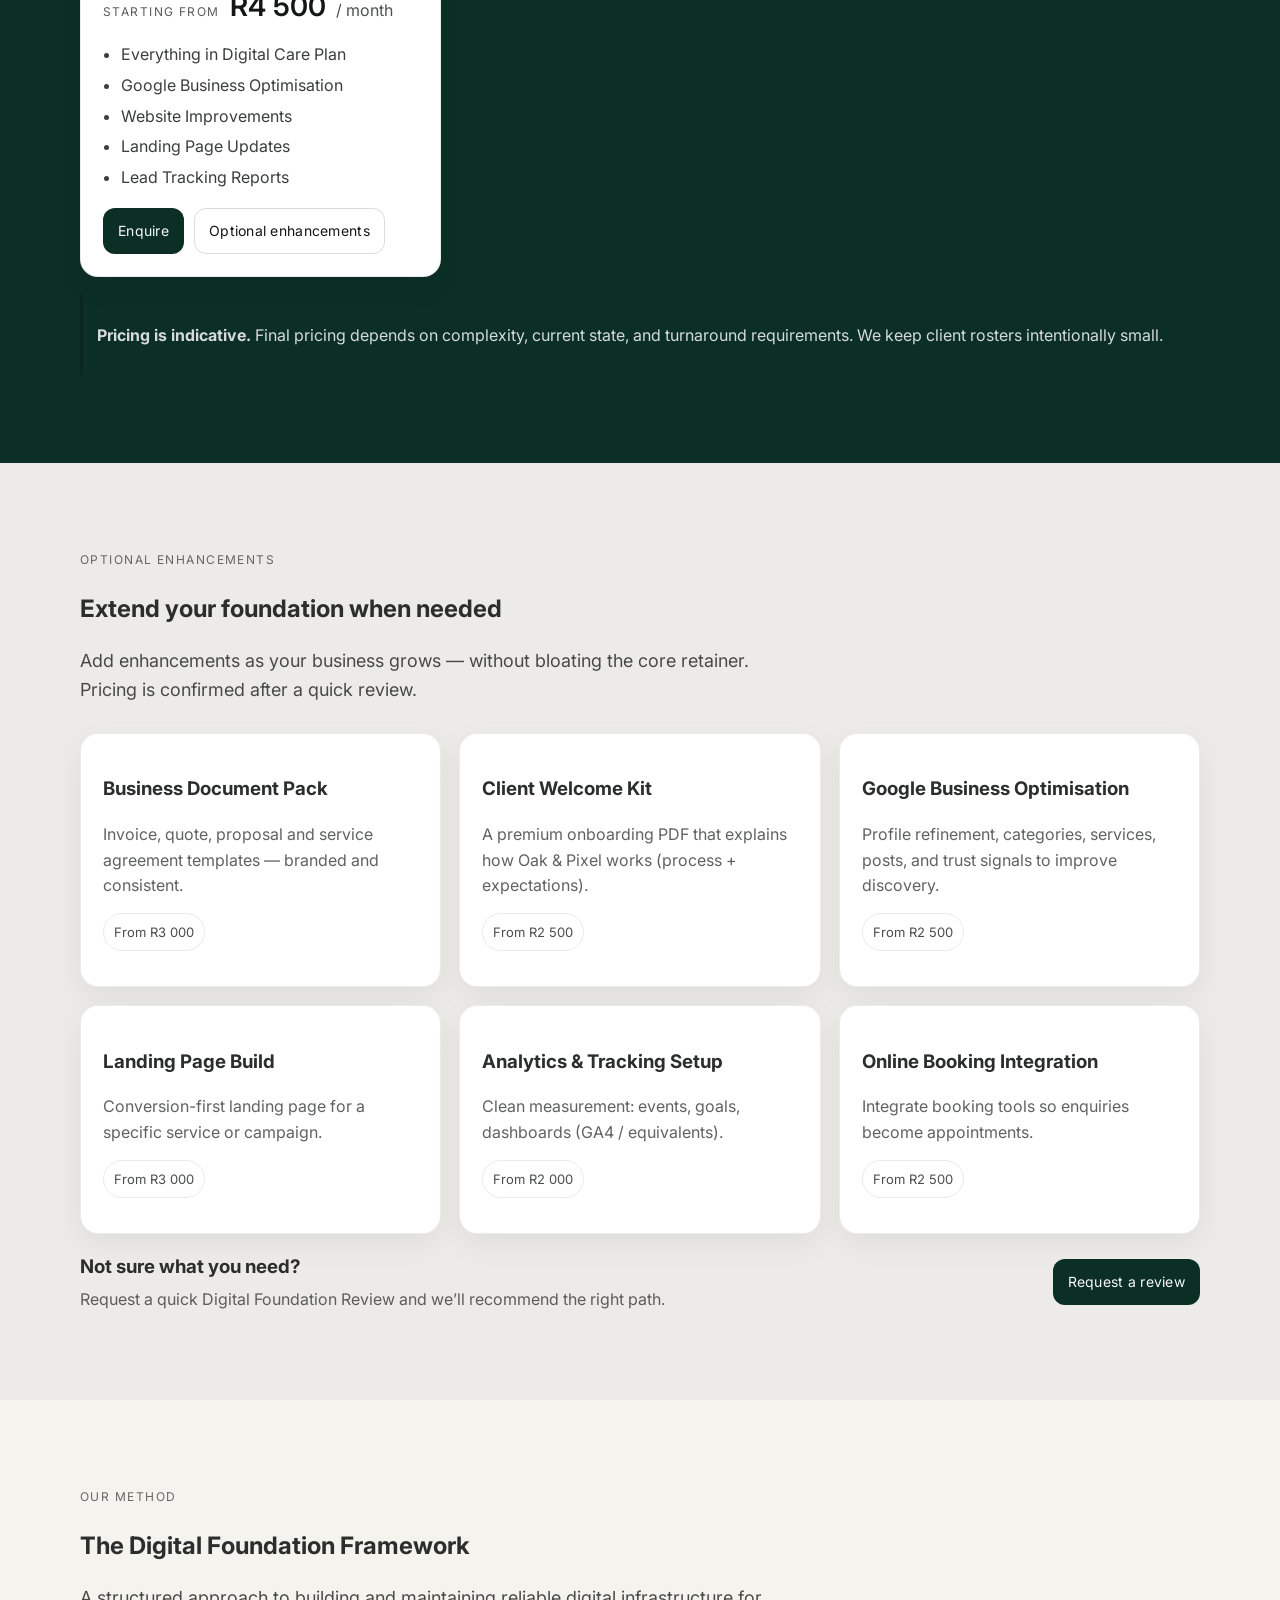
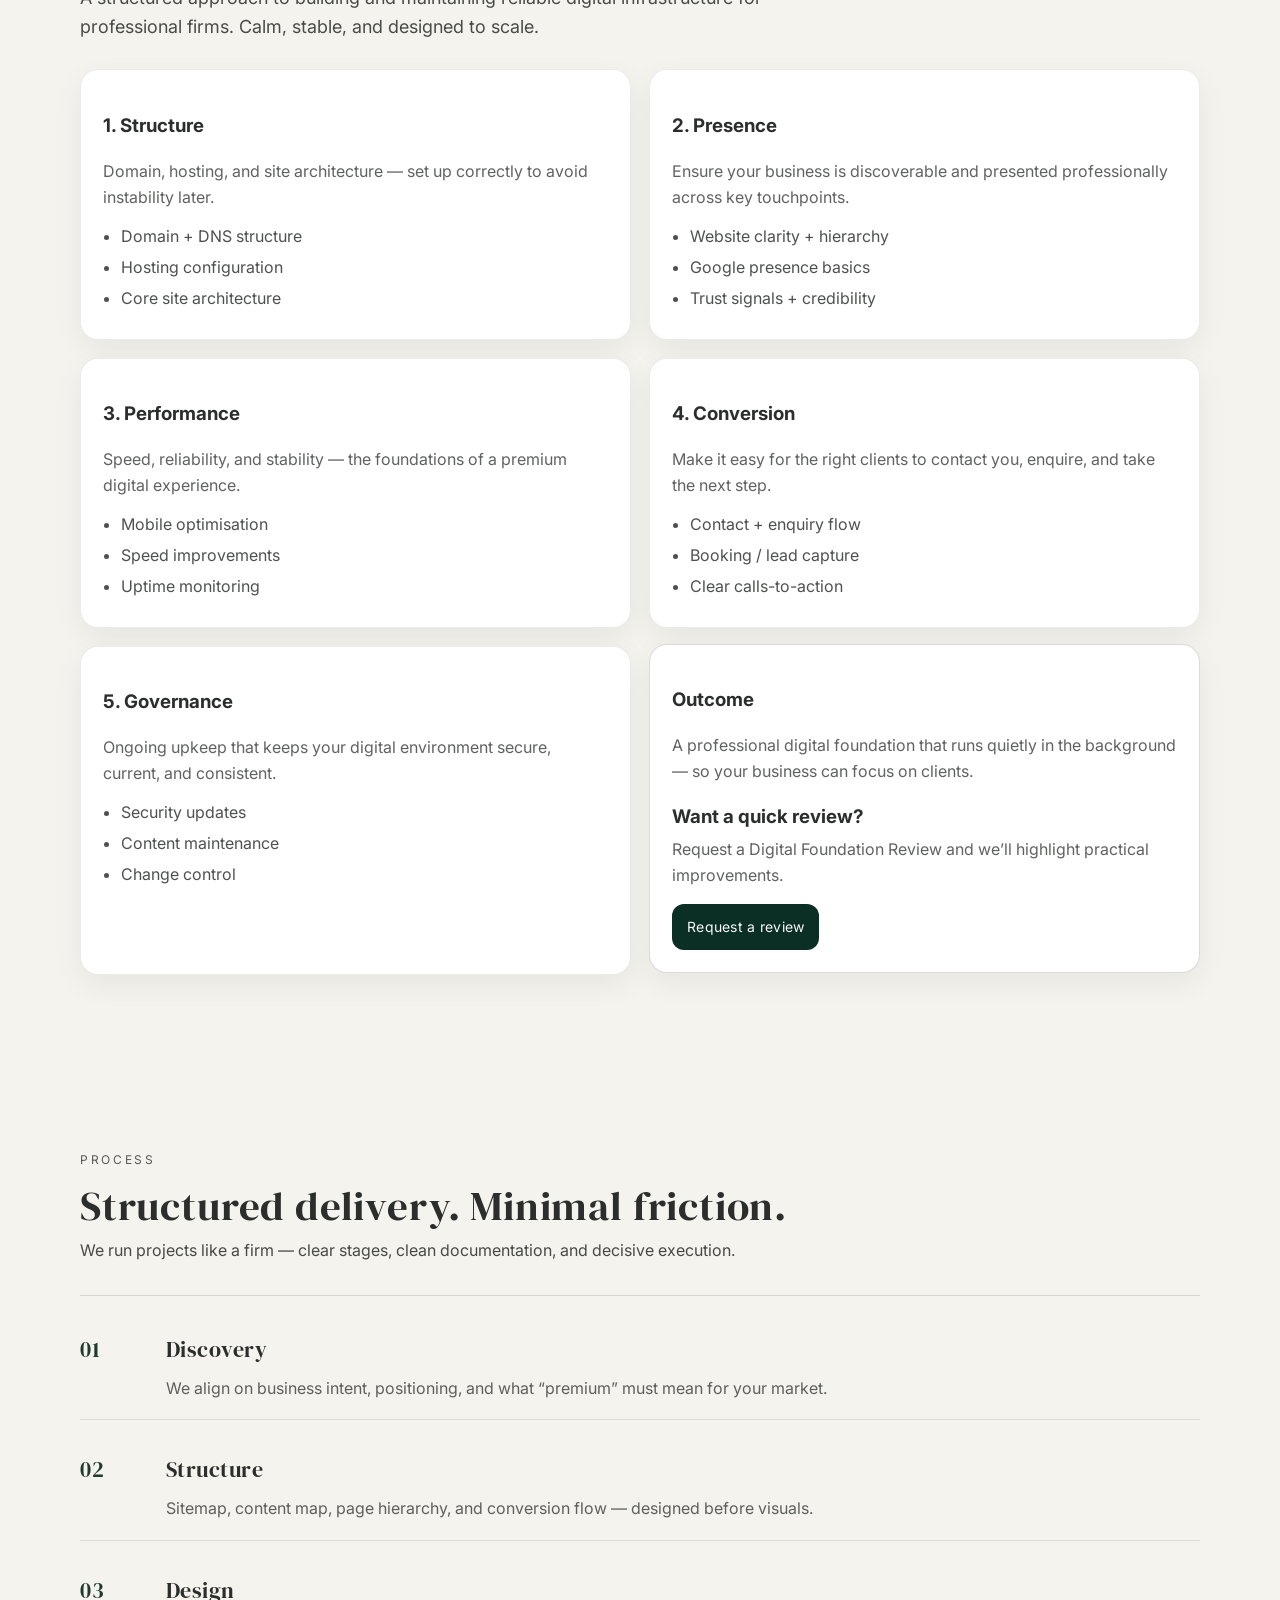
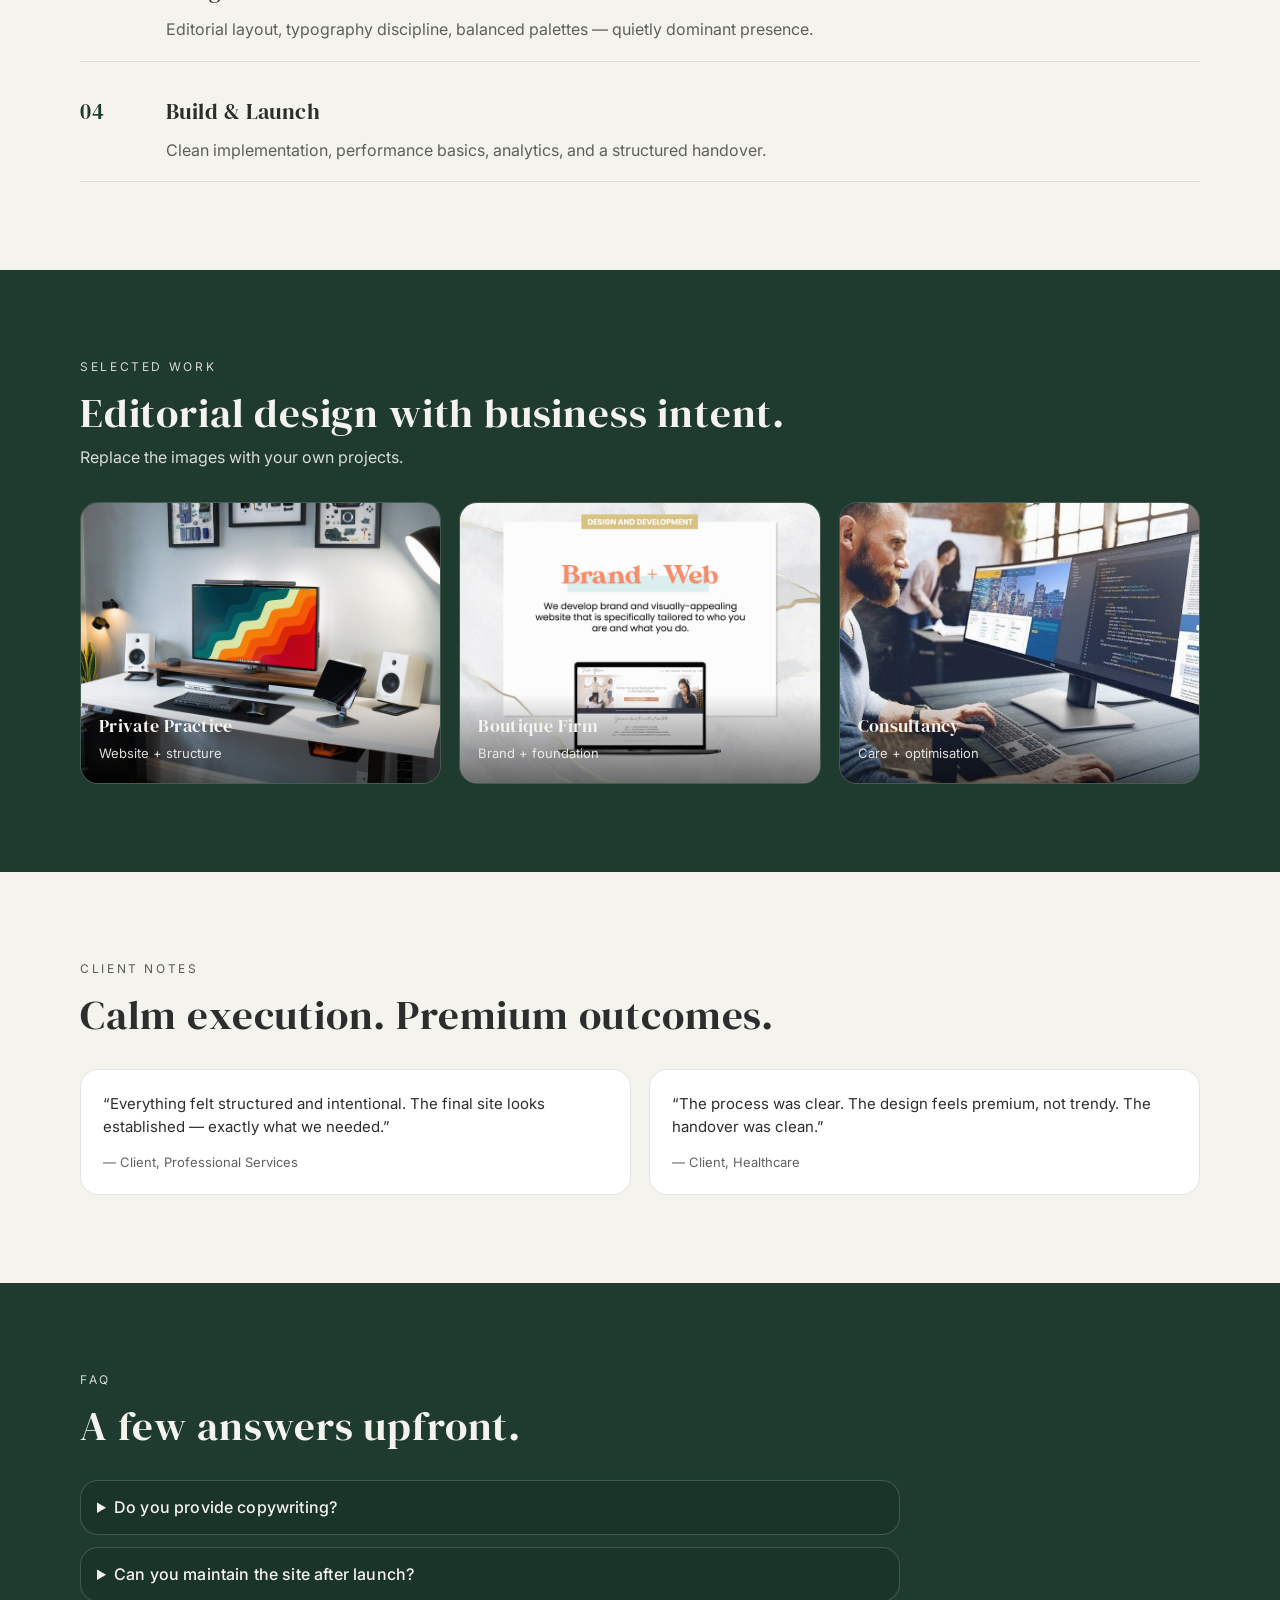
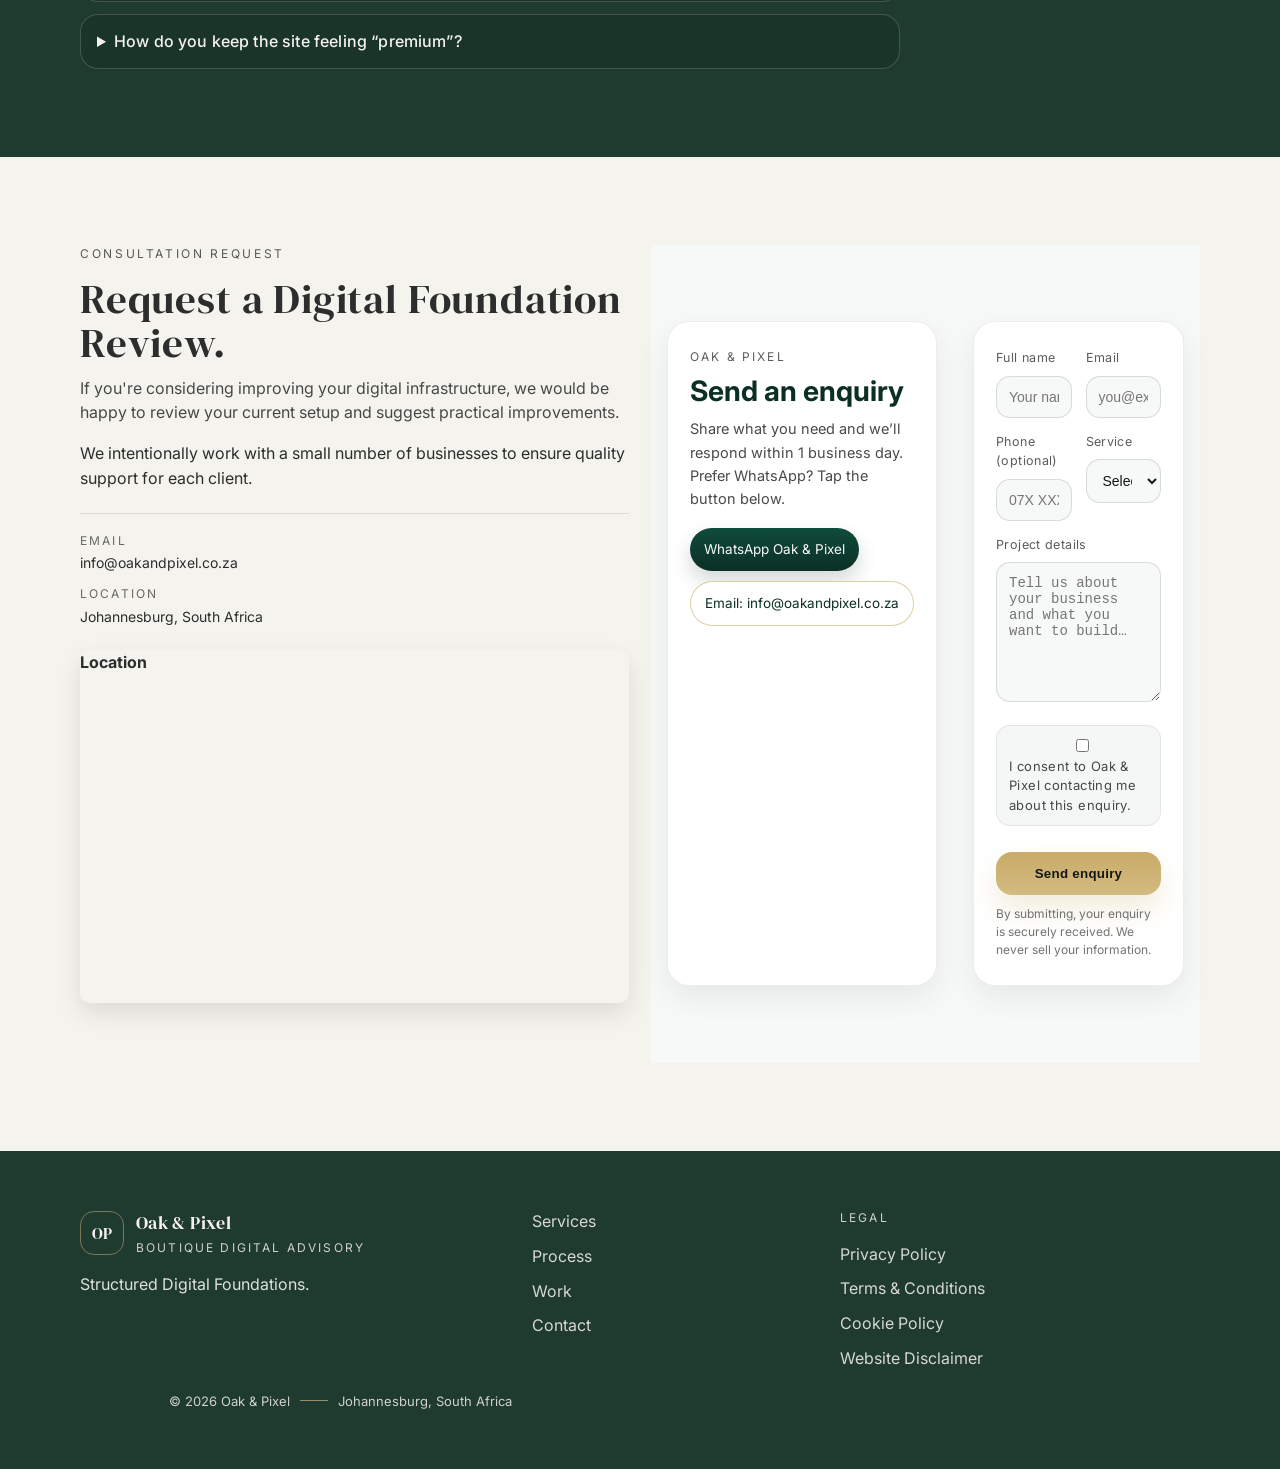
==== commit a319de97: "Update index.html" ====
--- a/index.html
+++ b/index.html
@@ -531,8 +531,8 @@
 </div>
         </div>
 
-        <form class="form reveal" id="contactForm" action="/thank-you" method="POST" data-netlify="true" netlify-honeypot="bot-field">
-			<section class="opx-contact" id="contact">
+        
+<section class="opx-contact" id="contact">
   <div class="opx-contact__wrap">
     <div class="opx-contact__header">
       <p class="opx-kicker">Oak & Pixel</p>
@@ -629,7 +629,7 @@
   </div>
 </section>
 
-        </form>
+    
       </div>
     </section>
   </main>
@@ -689,3 +689,4 @@
 
 
 
+
--- a/css/styles.css
+++ b/css/styles.css
@@ -935,4 +935,164 @@
     border-top: 1px solid rgba(12,47,37,.12);
     padding-top: 10px;
   }
-</style>
+.opx-contact{
+    padding: clamp(40px, 6vw, 80px) 16px;
+    background: #F7F9F8;
+  }
+  .opx-contact__wrap{
+    max-width: 1050px;
+    margin: 0 auto;
+    display: grid;
+    grid-template-columns: 1fr;
+    gap: 28px;
+  }
+  @media (min-width: 900px){
+    .opx-contact__wrap{ grid-template-columns: 1fr 1.1fr; gap: 36px; }
+  }
+
+  .opx-contact__header{
+    padding: 26px 22px;
+    border-radius: 22px;
+    background: #FFFFFF;
+    box-shadow: 0 12px 30px rgba(12,47,37,.08);
+    border: 1px solid rgba(12,47,37,.08);
+  }
+  .opx-kicker{
+    margin: 0 0 8px;
+    font-size: 12px;
+    letter-spacing: .18em;
+    text-transform: uppercase;
+    color: rgba(20,23,22,.7);
+  }
+  .opx-title{
+    margin: 0 0 10px;
+    font-size: clamp(22px, 2.2vw, 30px);
+    color: #0C2F25;
+    line-height: 1.15;
+  }
+  .opx-subtitle{
+    margin: 0 0 18px;
+    color: rgba(20,23,22,.78);
+    line-height: 1.6;
+    font-size: 14.5px;
+  }
+
+  .opx-actions{ display:flex; gap: 10px; flex-wrap: wrap; }
+  .opx-btn{
+    display:inline-flex;
+    align-items:center;
+    justify-content:center;
+    gap: 8px;
+    padding: 11px 14px;
+    border-radius: 999px;
+    font-size: 13.5px;
+    text-decoration: none;
+    transition: transform .12s ease, box-shadow .12s ease, background .12s ease;
+    white-space: nowrap;
+  }
+  .opx-btn:active{ transform: translateY(1px); }
+  .opx-btn--whatsapp{
+    background: linear-gradient(180deg, #0F4C3A, #0C2F25);
+    color: #F7F9F8;
+    box-shadow: 0 10px 20px rgba(12,47,37,.18);
+  }
+  .opx-btn--whatsapp:hover{ box-shadow: 0 14px 26px rgba(12,47,37,.22); }
+  .opx-btn--outline{
+    background: #FFFFFF;
+    color: #0C2F25;
+    border: 1px solid rgba(198,167,94,.55);
+  }
+
+  .opx-form{
+    padding: 26px 22px;
+    border-radius: 22px;
+    background: #FFFFFF;
+    box-shadow: 0 12px 30px rgba(12,47,37,.08);
+    border: 1px solid rgba(12,47,37,.08);
+  }
+
+  .opx-grid{
+    display:grid;
+    grid-template-columns: 1fr;
+    gap: 14px;
+  }
+  @media (min-width: 720px){
+    .opx-grid{ grid-template-columns: 1fr 1fr; }
+    .opx-field--full{ grid-column: 1 / -1; }
+  }
+
+  .opx-field label{
+    display:block;
+    margin: 0 0 8px;
+    font-size: 12.5px;
+    color: rgba(20,23,22,.7);
+    letter-spacing: .03em;
+  }
+  .opx-field input,
+  .opx-field select,
+  .opx-field textarea{
+    width: 100%;
+    border-radius: 14px;
+    padding: 12px 12px;
+    border: 1px solid rgba(12,47,37,.14);
+    background: #F7F9F8;
+    color: #141716;
+    outline: none;
+    font-size: 14px;
+    transition: border-color .12s ease, box-shadow .12s ease;
+  }
+  .opx-field textarea{ resize: vertical; min-height: 140px; }
+  .opx-field input:focus,
+  .opx-field select:focus,
+  .opx-field textarea:focus{
+    border-color: rgba(198,167,94,.75);
+    box-shadow: 0 0 0 4px rgba(198,167,94,.18);
+    background: #FFFFFF;
+  }
+
+  .opx-consent{ margin-top: 2px; }
+  .opx-check{
+    display:flex;
+    align-items:flex-start;
+    gap: 10px;
+    padding: 10px 12px;
+    border-radius: 14px;
+    background: rgba(12,47,37,.04);
+    border: 1px solid rgba(12,47,37,.08);
+  }
+  .opx-check input{ margin-top: 3px; }
+  .opx-check span{
+    font-size: 13px;
+    color: rgba(20,23,22,.78);
+    line-height: 1.45;
+  }
+
+  .opx-submit-row{ margin-top: 4px; }
+  .opx-submit{
+    width: 100%;
+    border: none;
+    border-radius: 16px;
+    padding: 14px 14px;
+    font-weight: 700;
+    letter-spacing: .02em;
+    background: linear-gradient(180deg, rgba(198,167,94,.95), rgba(198,167,94,.78));
+    color: #141716;
+    cursor: pointer;
+    box-shadow: 0 14px 28px rgba(198,167,94,.22);
+    transition: transform .12s ease, box-shadow .12s ease, filter .12s ease;
+  }
+  .opx-submit:hover{
+    box-shadow: 0 18px 34px rgba(198,167,94,.26);
+    filter: saturate(1.05);
+  }
+  .opx-submit:active{ transform: translateY(1px); }
+
+  .opx-small{
+    margin: 10px 0 0;
+    font-size: 12px;
+    color: rgba(20,23,22,.6);
+    line-height: 1.5;
+  }
+
+  .opx-hidden{ display:none; }
+
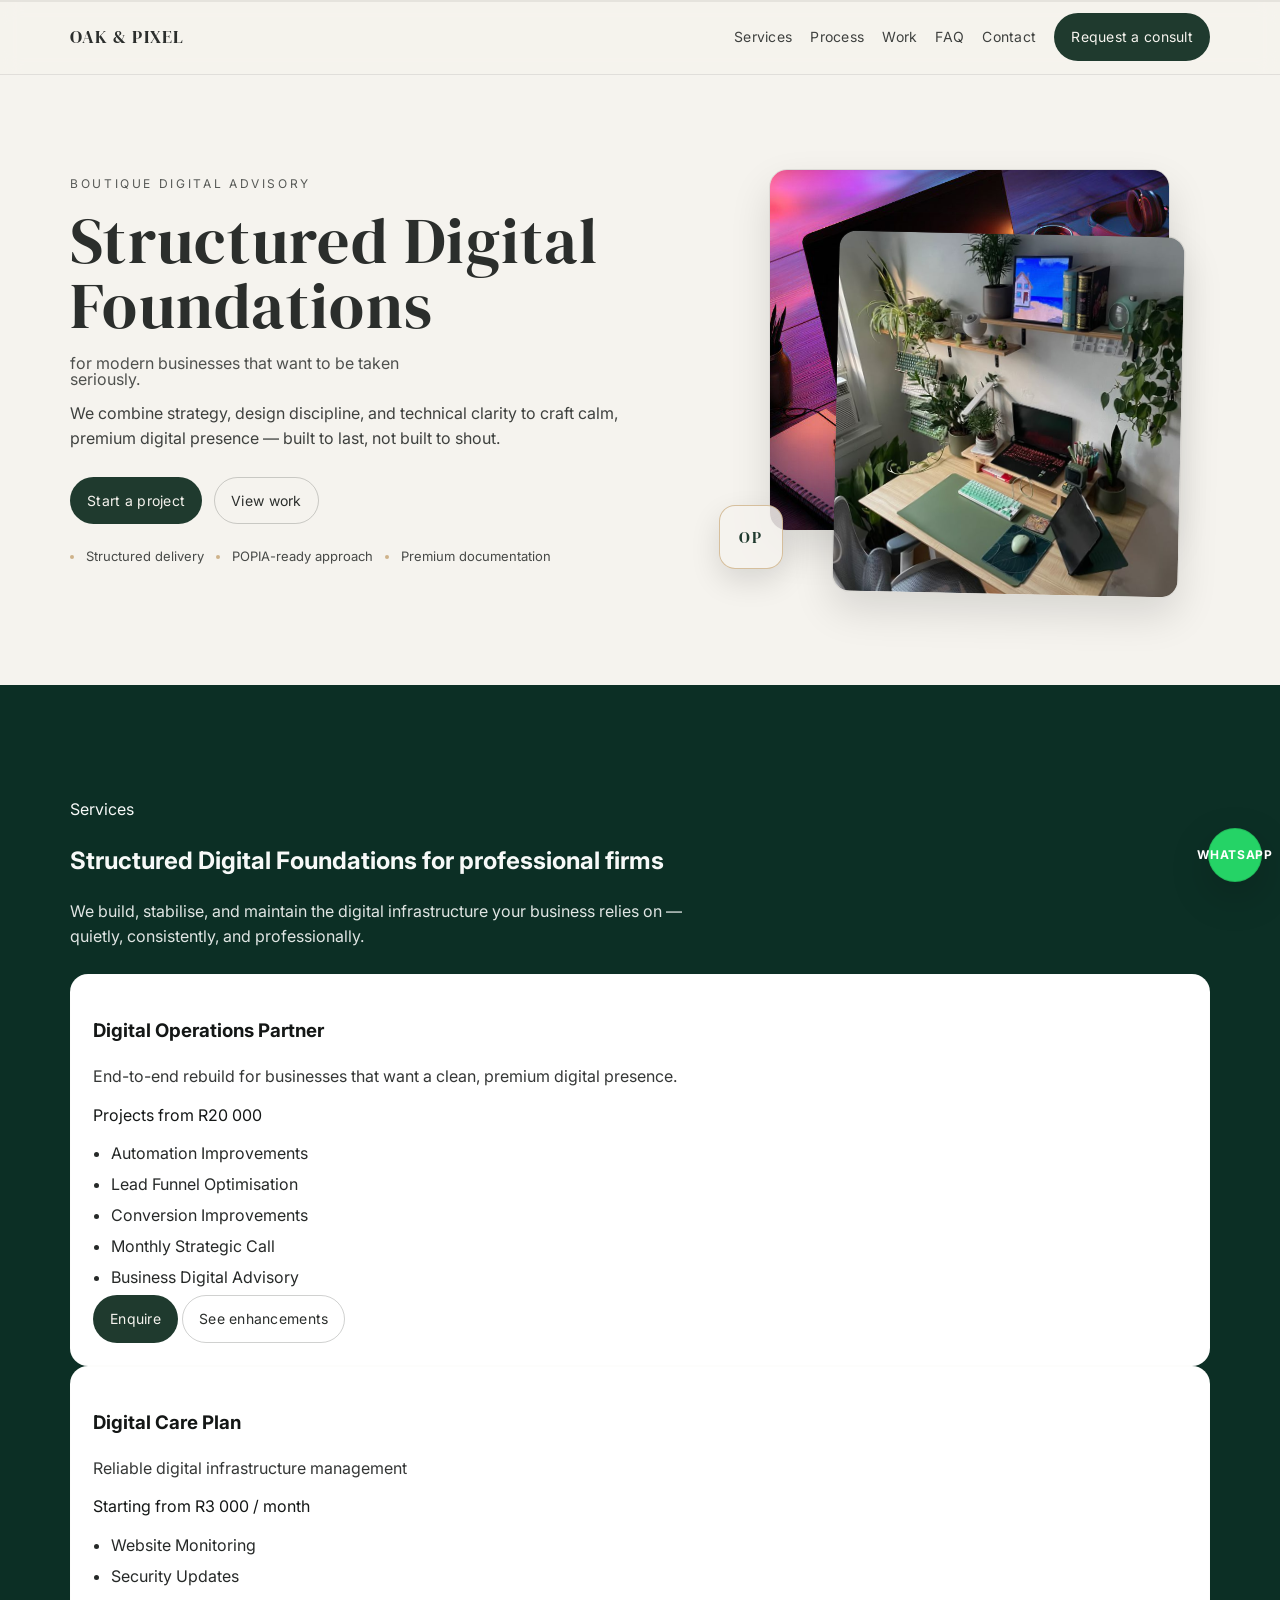
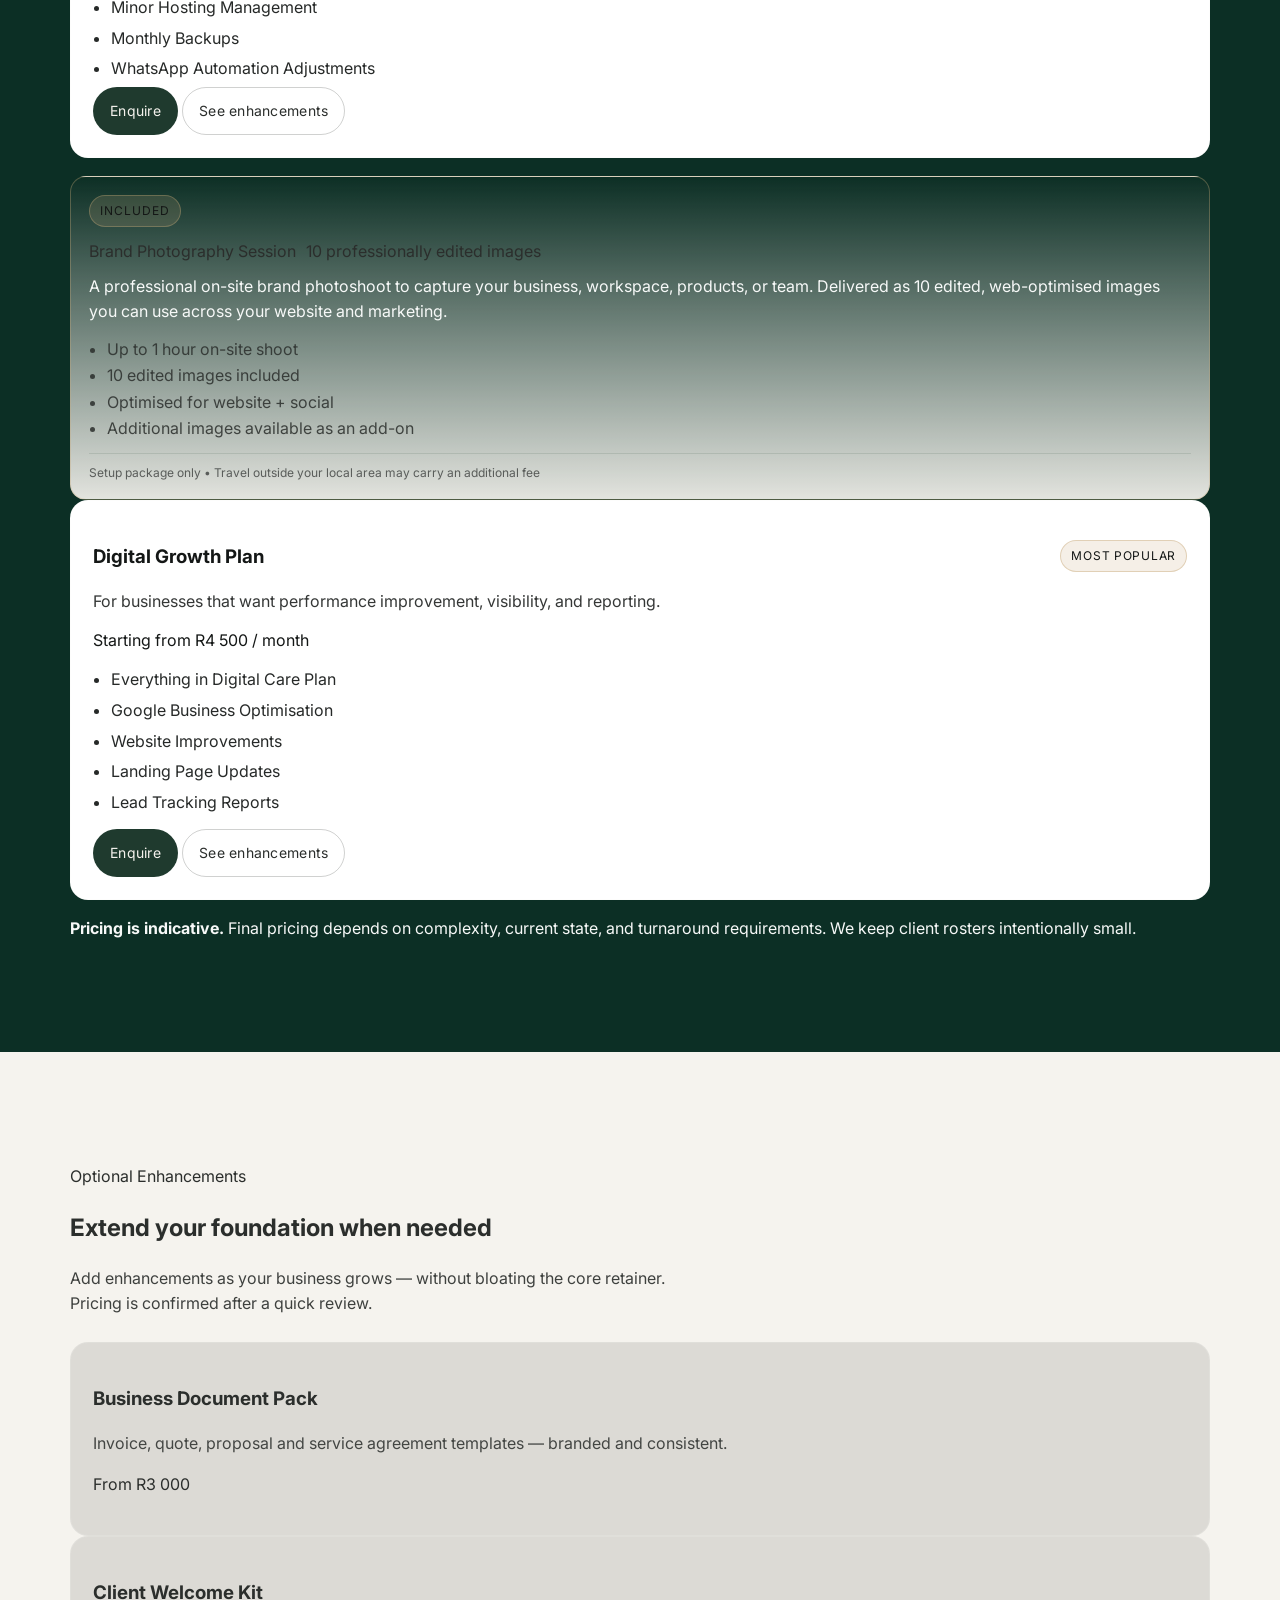
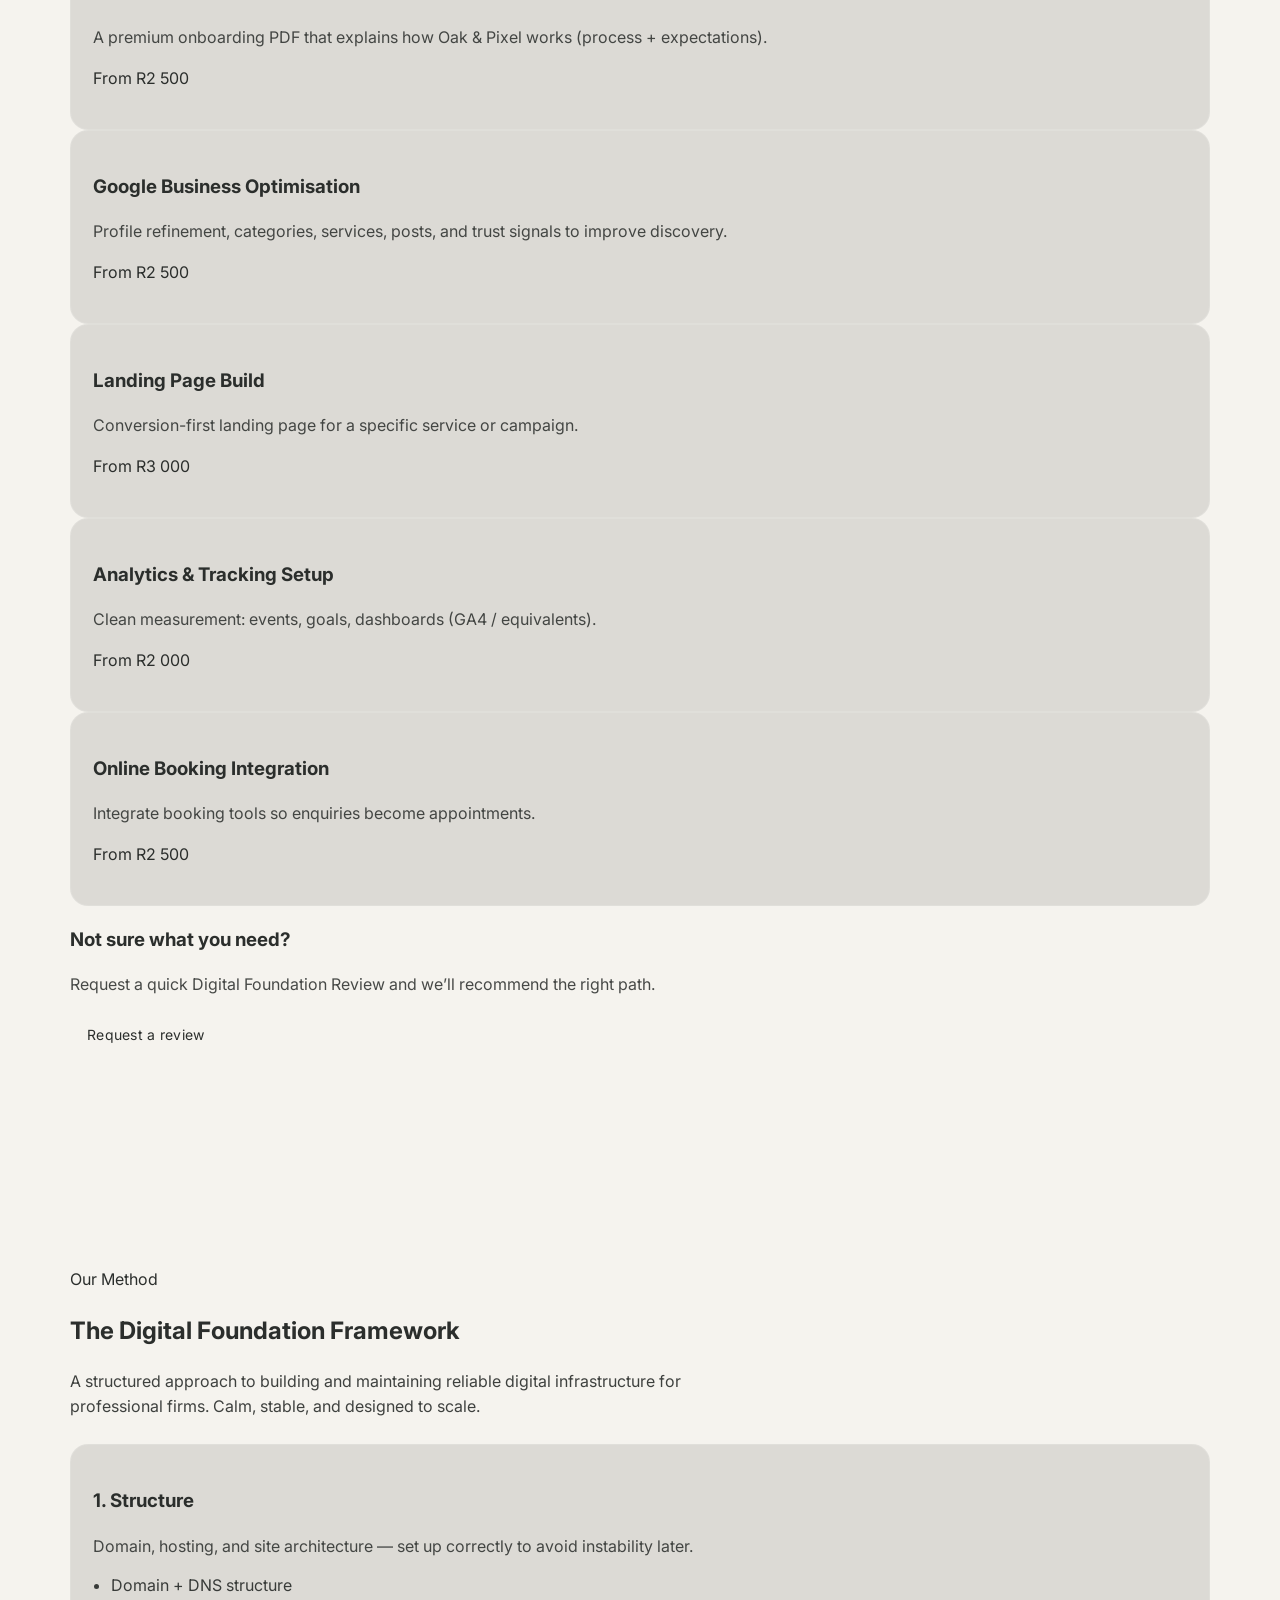
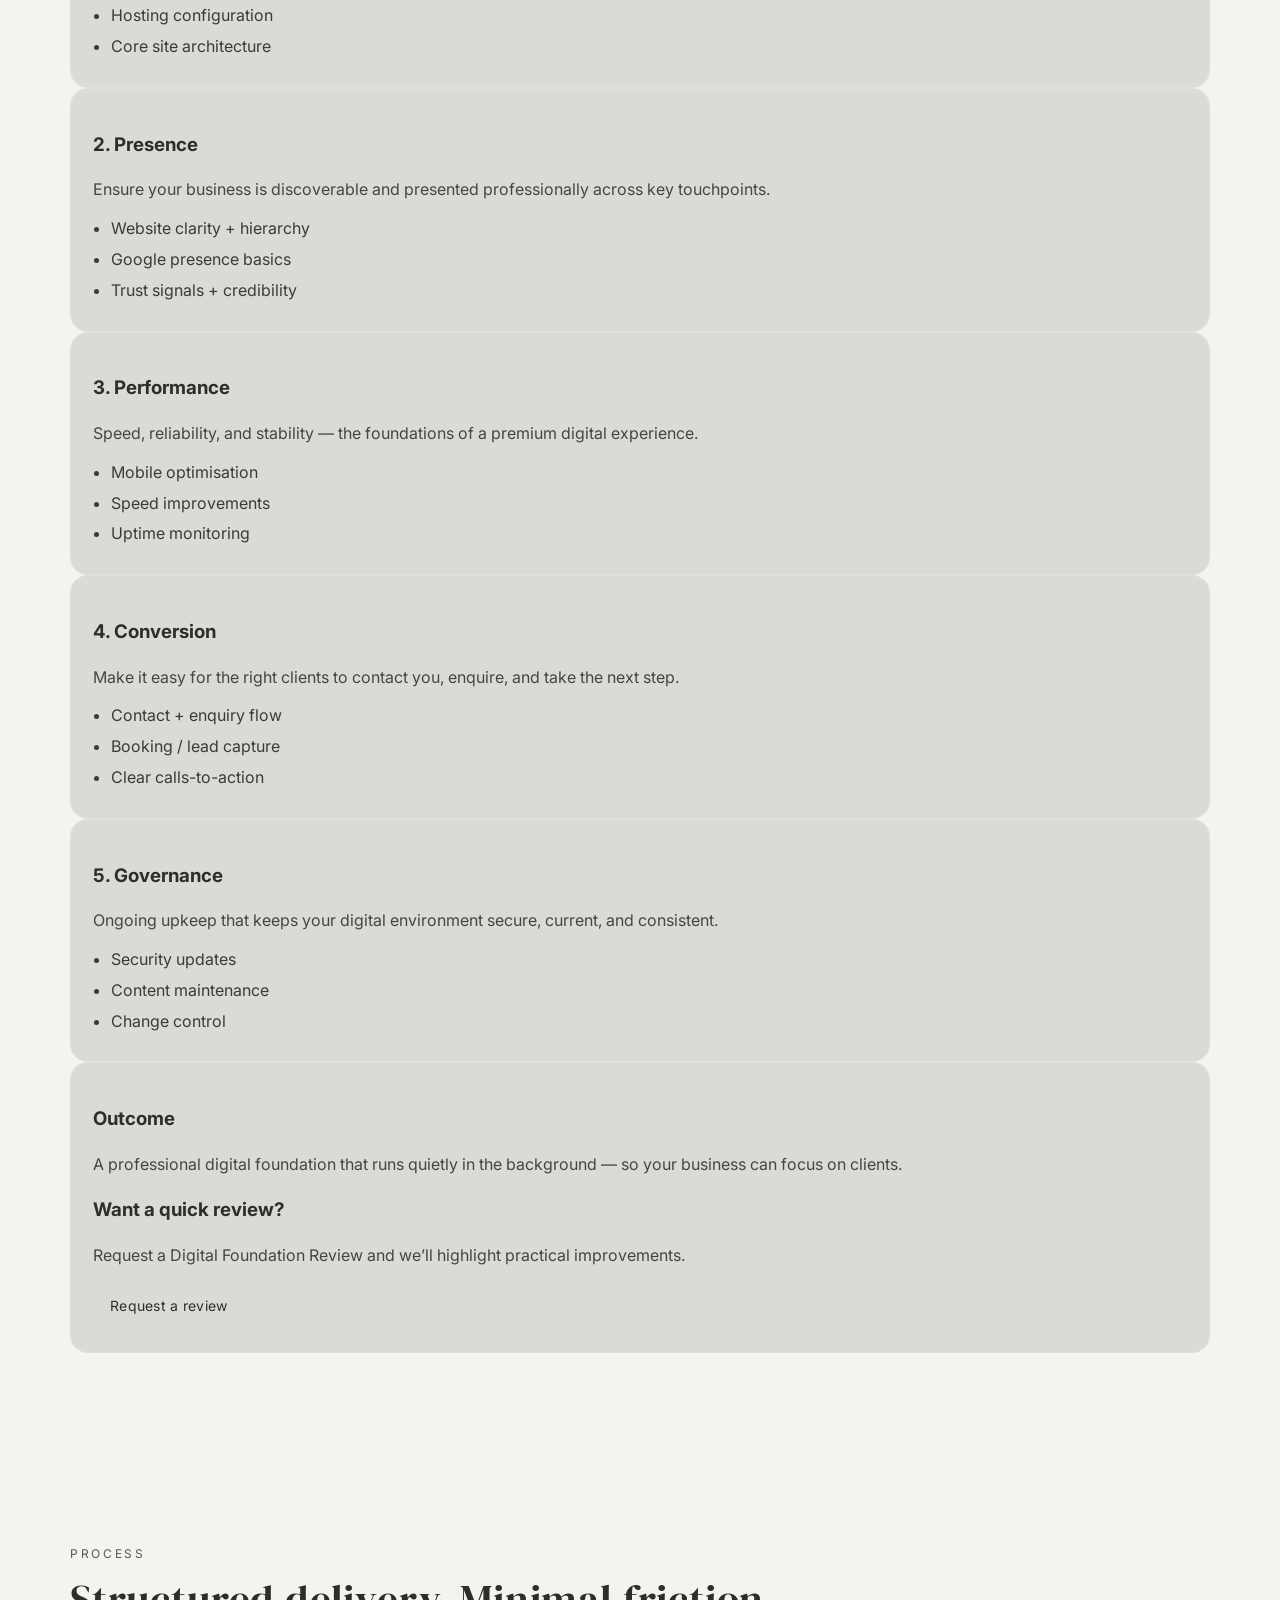
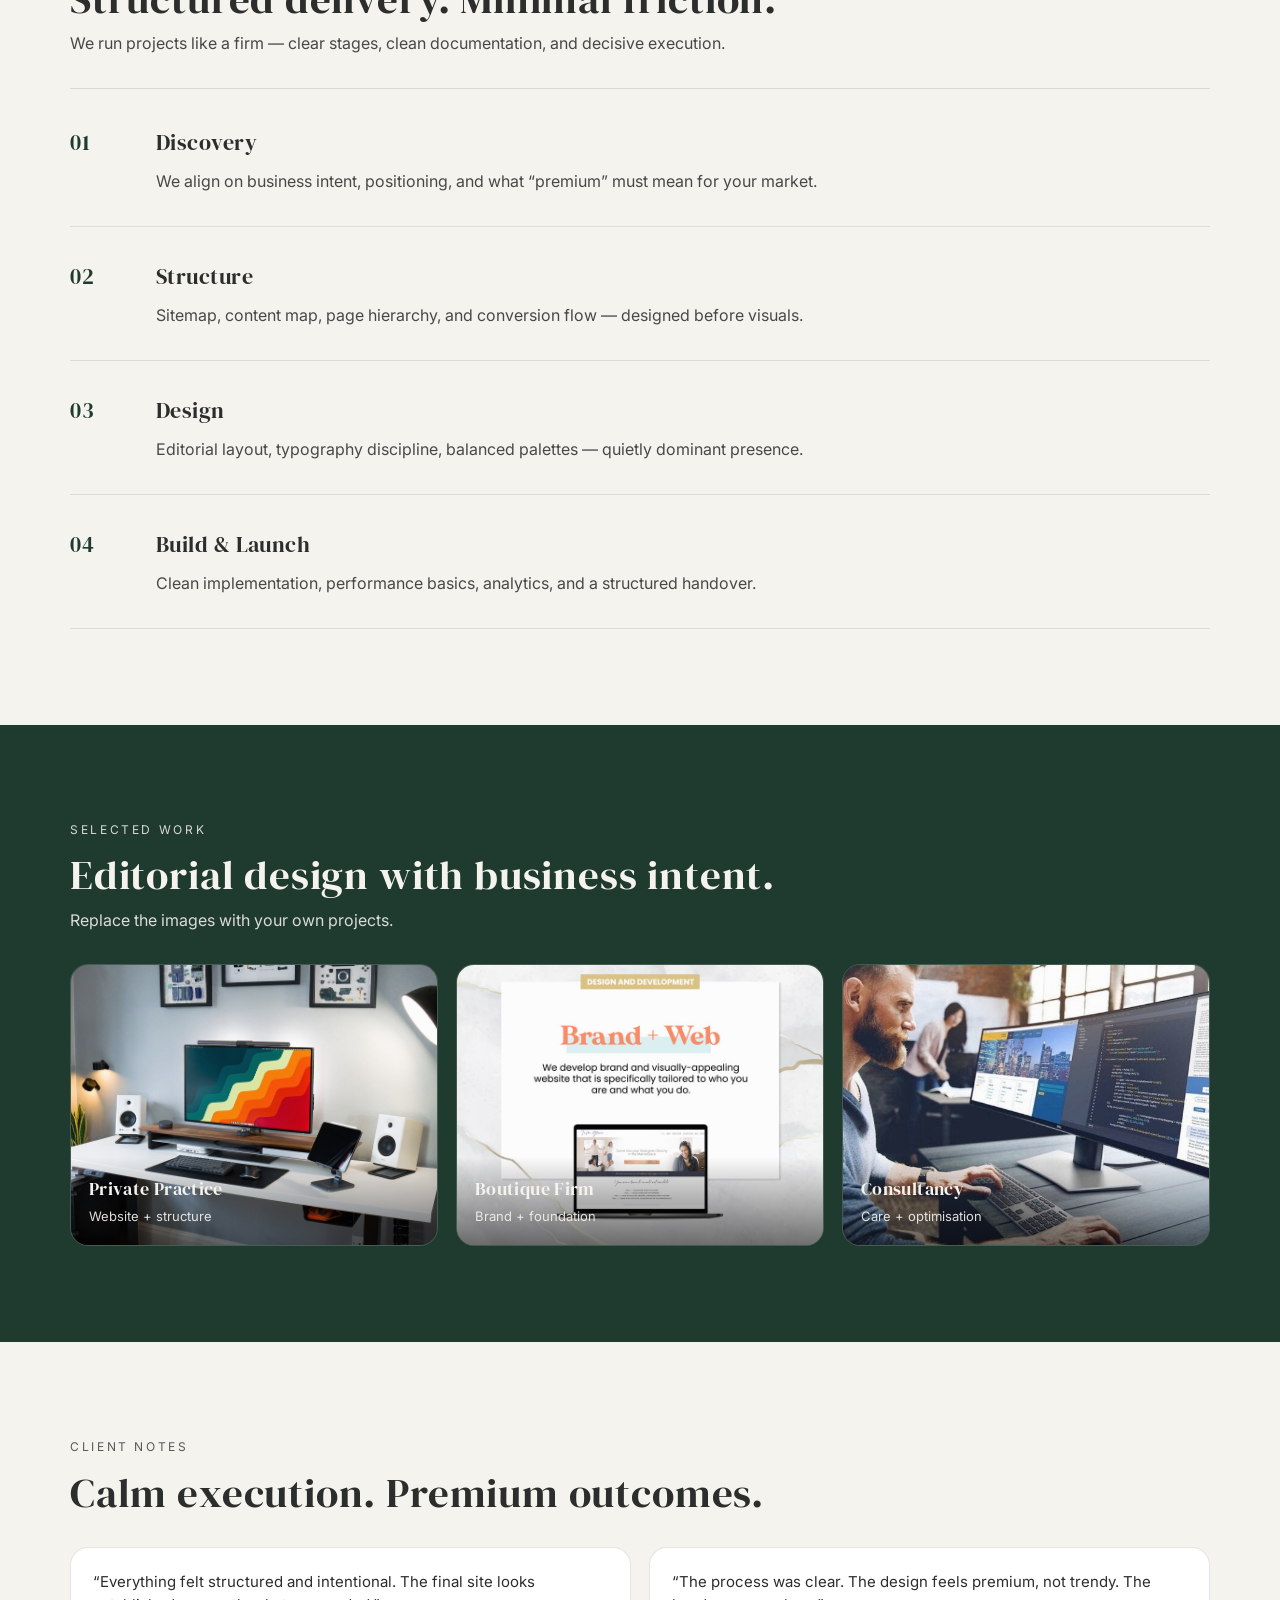
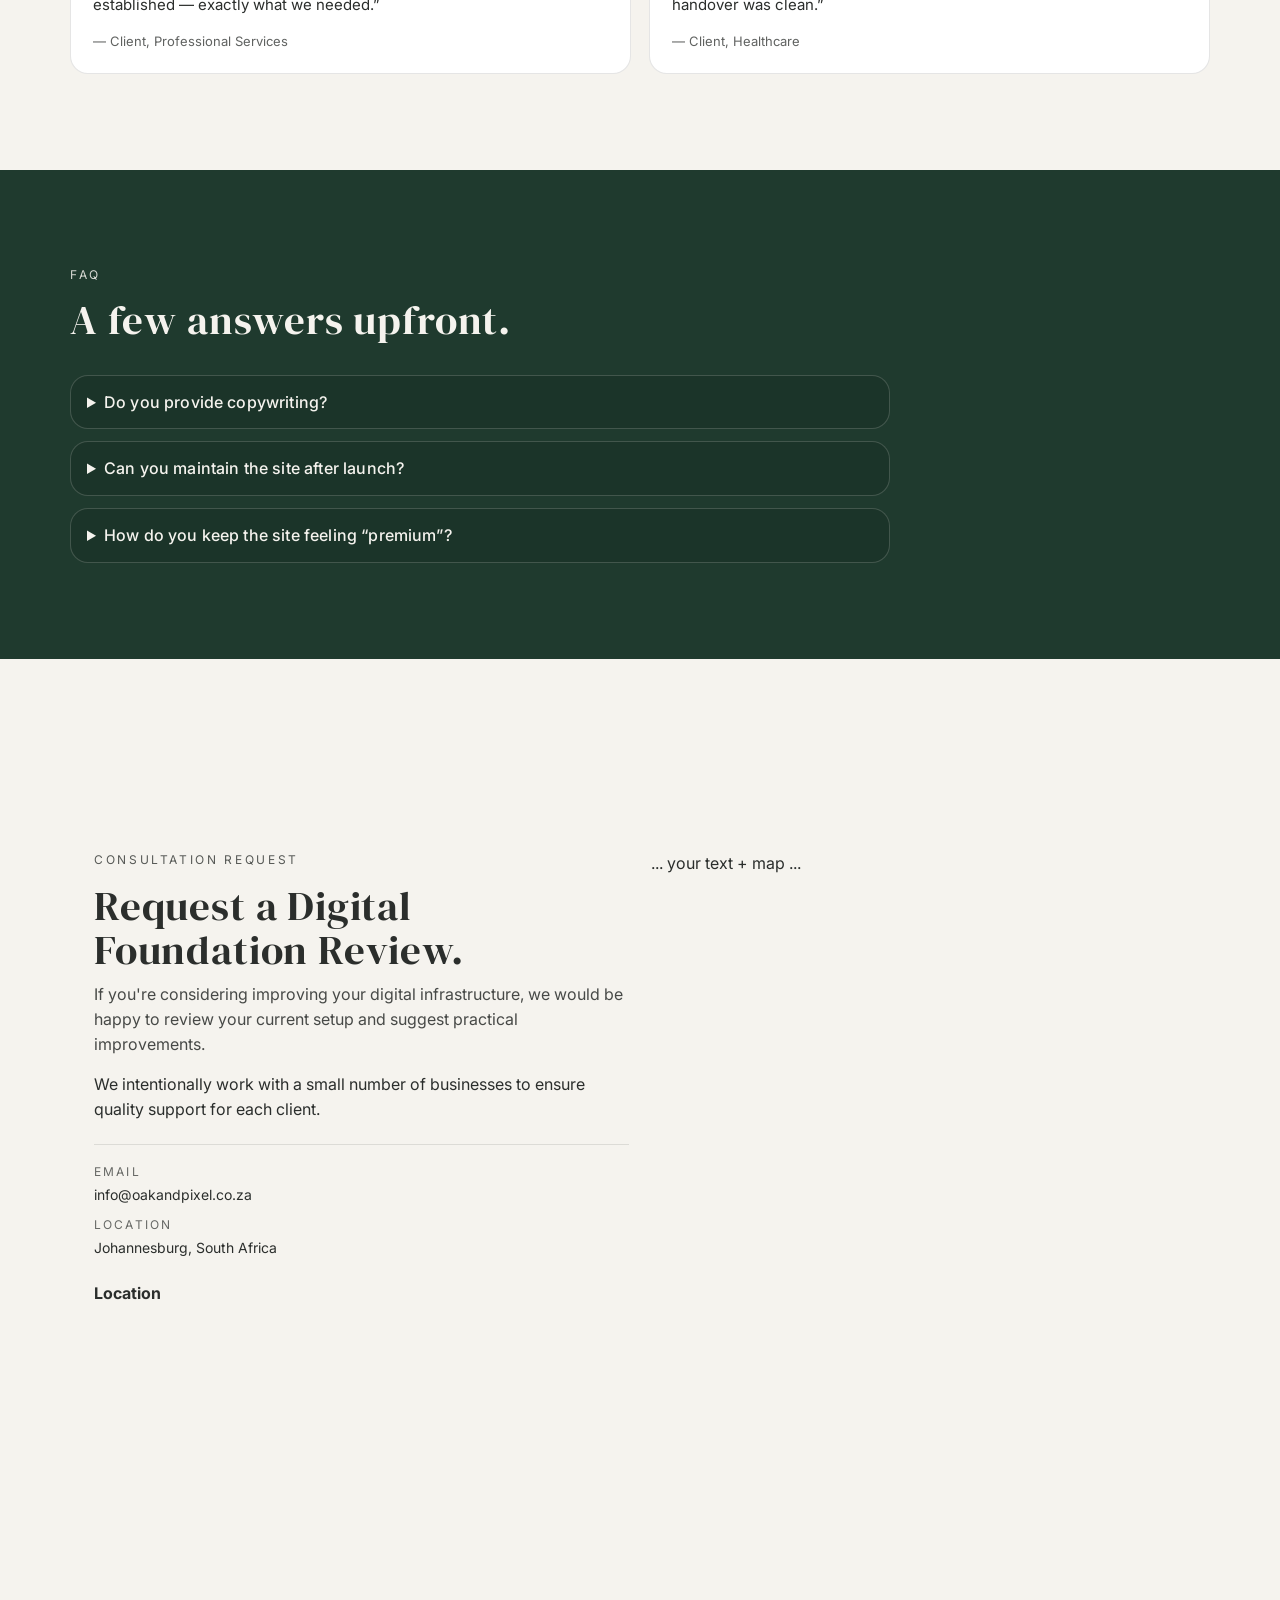
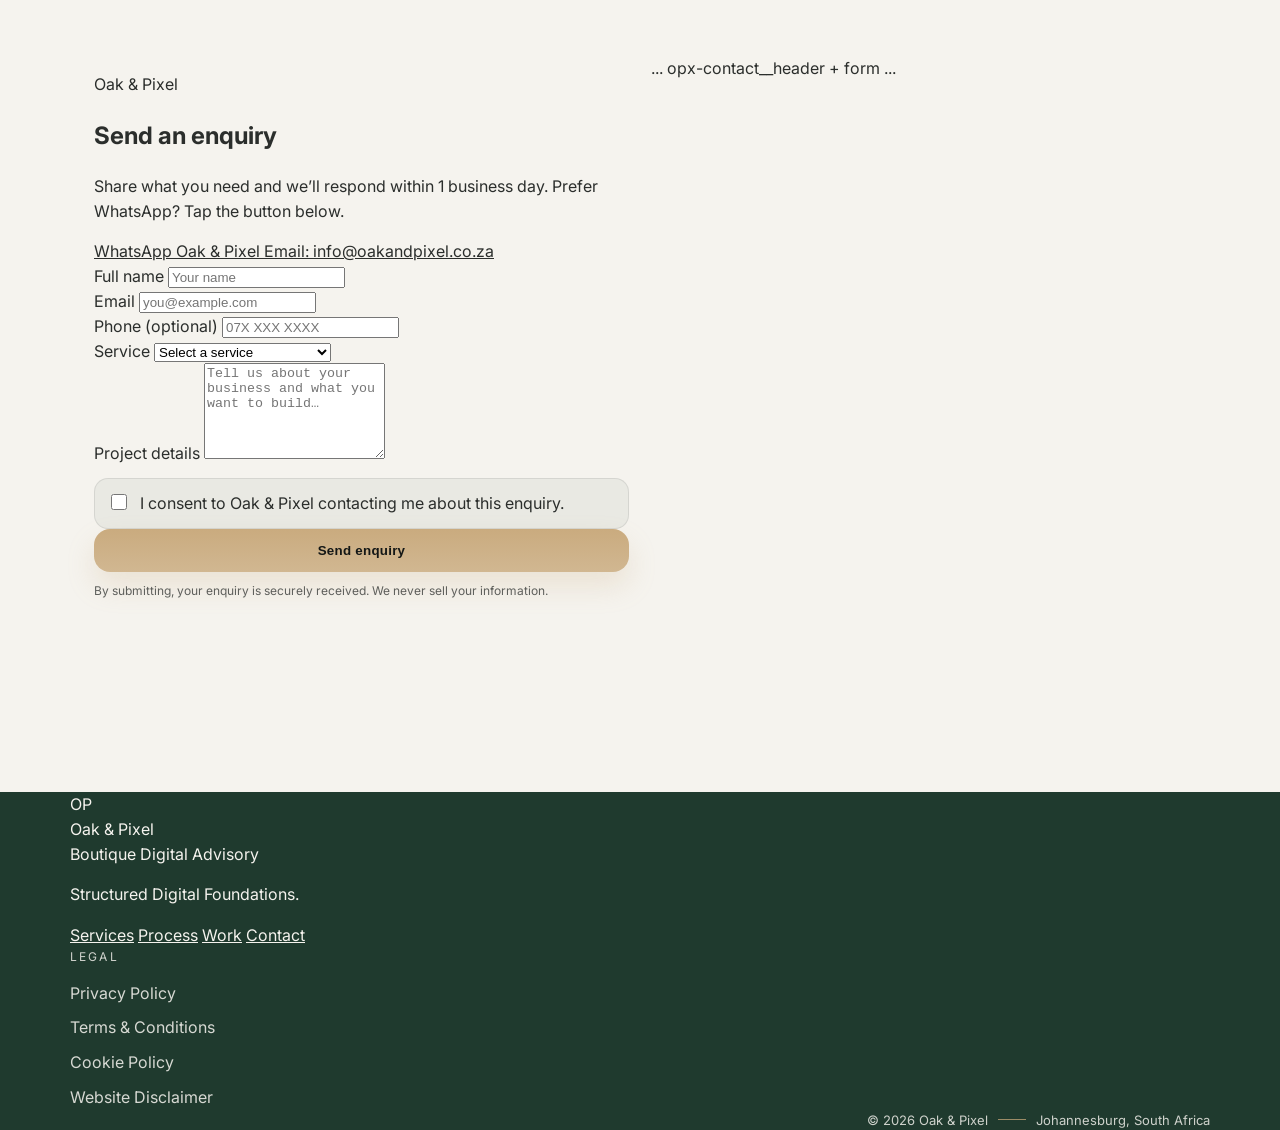
==== commit 1a8ae609: "Update index.html" ====
--- a/index.html
+++ b/index.html
@@ -116,8 +116,8 @@
         </ul>
 
         <div class="card-actions">
-          <a class="btn btn-primary" href="#contact">Enquire</a>
-          <a class="btn btn-ghost" href="#enhancements">See enhancements</a>
+          <a class="btn btn--primary" href="#contact">Enquire</a>
+		  <a class="btn btn--ghost" href="#enhancements">See enhancements</a>
         </div>
       </article>
 
@@ -143,8 +143,8 @@
         </ul>
 
         <div class="card-actions">
-          <a class="btn btn-primary" href="#contact">Enquire</a>
-          <a class="btn btn-ghost" href="#enhancements">Optional enhancements</a>
+          <a class="btn btn--primary" href="#contact">Enquire</a>
+		  <a class="btn btn--ghost" href="#enhancements">See enhancements</a>
         </div>
       </article>
 
@@ -199,8 +199,8 @@
 <p class="muted"></p>
 
   <div class="card-actions">
-    <a class="btn btn-primary" href="#contact">Enquire</a>
-    <a class="btn btn-ghost" href="#enhancements">Optional enhancements</a>
+    <a class="btn btn--primary" href="#contact">Enquire</a>
+	<a class="btn btn--ghost" href="#enhancements">See enhancements</a>
   </div>
 </article>
     </div>
@@ -498,7 +498,13 @@
       </div>
     </section>
 
-    <!-- CONTACT (off-white) -->
+   
+
+<section class="section section--light" id="contact">
+  <div class="container">
+    <div class="opx-contact__wrap">
+      <!-- left column -->
+		 <!-- CONTACT (off-white) -->
     <section class="section section--light" id="contact" aria-label="Contact">
       <div class="container contact">
         <div class="contact__left reveal">
@@ -529,10 +535,11 @@
 </iframe>
 
 </div>
-        </div>
-
-        
-<section class="opx-contact" id="contact">
+ </div>
+      <div class="contact__left"> ... your text + map ...</div>
+
+      <!-- right column -->
+		  <div class="opx-contact">
   <div class="opx-contact__wrap">
     <div class="opx-contact__header">
       <p class="opx-kicker">Oak & Pixel</p>
@@ -627,7 +634,15 @@
       </div>
     </form>
   </div>
+</div>
+      <div class="opx-contact">
+        ... opx-contact__header + form ...
+      </div>
+    </div>
+  </div>
 </section>
+        
+
 
     
       </div>
@@ -690,3 +705,4 @@
 
 
 
+
--- a/css/styles.css
+++ b/css/styles.css
@@ -15,6 +15,9 @@
   --ease: cubic-bezier(.2,.8,.2,1);
 }
 
+/* =========================================================
+   Base / Reset
+   ========================================================= */
 *{ box-sizing:border-box; }
 html{ scroll-behavior:smooth; }
 body{
@@ -24,9 +27,12 @@
   background: var(--offwhite);
   line-height: 1.55;
 }
-
 img{ max-width:100%; display:block; }
-
+a{ color: inherit; }
+
+/* =========================================================
+   Layout
+   ========================================================= */
 .container{
   width: min(var(--max), calc(100% - 48px));
   margin-inline:auto;
@@ -37,6 +43,7 @@
 .section--dark{ background: var(--green); color: var(--offwhite); }
 
 .section__head{ margin-bottom: 32px; max-width: 820px; }
+
 .kicker{
   letter-spacing: .22em;
   text-transform: uppercase;
@@ -74,6 +81,7 @@
   margin: 0 0 10px;
 }
 .h2--light{ color: var(--offwhite); }
+
 .h3{
   font-family: var(--serif);
   font-weight: 400;
@@ -107,7 +115,9 @@
   background: linear-gradient(90deg, transparent, rgba(200,168,122,.9), transparent);
 }
 
-/* Header / Nav */
+/* =========================================================
+   Header / Nav
+   ========================================================= */
 .header{
   position: sticky;
   top: 0;
@@ -122,7 +132,13 @@
   justify-content:space-between;
   height: 74px;
 }
-.brand{ display:flex; align-items:center; gap: 12px; text-decoration:none; color: var(--charcoal); }
+.brand{
+  display:flex;
+  align-items:center;
+  gap: 12px;
+  text-decoration:none;
+  color: var(--charcoal);
+}
 .brand__logo{ height: 24px; }
 .brand__text{
   font-family: var(--serif);
@@ -167,7 +183,9 @@
   transition: transform .3s var(--ease), opacity .3s var(--ease);
 }
 
-/* Buttons */
+/* =========================================================
+   Buttons (single source of truth — removes duplicates)
+   ========================================================= */
 .btn{
   display:inline-flex;
   align-items:center;
@@ -180,7 +198,7 @@
   text-decoration:none;
   border: 1px solid transparent;
   cursor: pointer;
-  transition: transform .18s var(--ease), background .25s var(--ease), border-color .25s var(--ease);
+  transition: transform .18s var(--ease), background .25s var(--ease), border-color .25s var(--ease), box-shadow .25s var(--ease);
 }
 .btn:active{ transform: translateY(1px); }
 
@@ -204,7 +222,27 @@
 }
 .btn--ghostLight:hover{ border-color: rgba(200,168,122,.9); }
 
-/* Hero */
+/* Optional — WhatsApp style button you already use */
+.btn-whatsapp{
+  display:inline-block;
+  margin-top:16px;
+  padding:14px 22px;
+  background:#25D366;
+  color:#ffffff;
+  border-radius:12px;
+  text-decoration:none;
+  font-weight:600;
+  transition:all .25s ease;
+}
+.btn-whatsapp:hover{
+  background:#1ebe5d;
+  transform:translateY(-1px);
+  box-shadow:0 8px 20px rgba(0,0,0,0.12);
+}
+
+/* =========================================================
+   Hero
+   ========================================================= */
 .hero{ padding-top: 78px; }
 .hero__grid{
   display:grid;
@@ -228,7 +266,9 @@
 }
 .hero__cta{ display:flex; gap: 12px; flex-wrap: wrap; }
 
-/* Media stack */
+/* =========================================================
+   Media stack
+   ========================================================= */
 .mediaStack{ position: relative; min-height: 420px; }
 .mediaStack__card{
   border-radius: var(--radius);
@@ -262,12 +302,15 @@
   color: var(--green);
 }
 
-/* Cards */
+/* =========================================================
+   Cards / Grids
+   ========================================================= */
 .cards{
   display:grid;
   gap: 18px;
 }
 .cards--3{ grid-template-columns: repeat(3, 1fr); }
+
 .card{
   border-radius: var(--radius);
   padding: 22px;
@@ -277,7 +320,32 @@
 .card .list{ margin: 14px 0 0; padding-left: 18px; opacity: .92; }
 .card .list li{ margin: 6px 0; }
 
-/* Process timeline */
+/* Title + badge row helper */
+.title-row{
+  display:flex;
+  align-items:center;
+  justify-content:space-between;
+  gap:12px;
+}
+.badge{
+  display:inline-flex;
+  align-items:center;
+  padding:6px 10px;
+  border-radius:999px;
+  font-size:12px;
+  letter-spacing:.06em;
+  text-transform:uppercase;
+  border:1px solid rgba(0,0,0,0.12);
+  white-space:nowrap;
+}
+.badge--gold{
+  background: rgba(200,168,122, 0.18);
+  border-color: rgba(200,168,122, 0.45);
+}
+
+/* =========================================================
+   Process timeline
+   ========================================================= */
 .timeline{
   display:grid;
   gap: 14px;
@@ -298,7 +366,9 @@
   letter-spacing: .04em;
 }
 
-/* Gallery */
+/* =========================================================
+   Gallery
+   ========================================================= */
 .gallery{
   display:grid;
   grid-template-columns: repeat(3, 1fr);
@@ -338,7 +408,9 @@
   opacity: .9;
 }
 
-/* Quotes */
+/* =========================================================
+   Quotes
+   ========================================================= */
 .quotes{
   display:grid;
   grid-template-columns: 1fr 1fr;
@@ -360,7 +432,9 @@
   opacity: .75;
 }
 
-/* FAQ */
+/* =========================================================
+   FAQ
+   ========================================================= */
 .faq{ display:grid; gap: 12px; max-width: 820px; }
 .faq__item{
   border-radius: var(--radius);
@@ -375,13 +449,48 @@
 }
 .faq__item p{ margin: 12px 0 2px; opacity: .9; }
 
-/* Contact */
-.contact{
+/* =========================================================
+   Services section hard overrides (keeps your current look)
+   ========================================================= */
+section#services{
+  background-color: #0C2F25 !important;
+}
+#services .card{
+  background:#ffffff;
+  color:#141716;
+}
+#services h2,
+#services h3,
+#services p{
+  color:#F7F9F8;
+}
+#services .card h3,
+#services .card p,
+#services .card li{
+  color:#141716;
+}
+
+/* =========================================================
+   Contact (UPDATED — premium, matches Netlify form markup)
+   Supports BOTH:
+   1) Your current layout: .contact + .form
+   2) Your newer layout: .contact-grid
+   ========================================================= */
+.contact,
+.contact-grid{
   display:grid;
   grid-template-columns: 1fr 1fr;
   gap: 22px;
   align-items: start;
 }
+
+/* If you’re using the newer spacing */
+.contact-grid{
+  grid-template-columns: 1.2fr 1fr;
+  gap: 60px;
+  margin-top: 40px;
+}
+
 .contact__details{
   margin-top: 22px;
   display:grid;
@@ -398,6 +507,7 @@
 }
 .detail .value{ font-size: 14px; }
 
+/* Form container */
 .form{
   background: #fff;
   border-radius: calc(var(--radius) + 4px);
@@ -405,75 +515,127 @@
   padding: 18px;
   box-shadow: 0 12px 30px rgba(0,0,0,.06);
 }
-.form label{ display:block; margin-bottom: 12px; }
-.form label span{
+
+/* Form fields — works whether you wrap each input or not */
+.form label{
   display:block;
   font-size: 12px;
-  letter-spacing: .16em;
+  letter-spacing: .12em;
   text-transform: uppercase;
-  opacity: .7;
-  margin-bottom: 8px;
-}
-.form input, .form select, .form textarea{
-  width:100%;
+  opacity: .72;
+  margin: 12px 0 8px;
+}
+
+.form input,
+.form select,
+.form textarea{
+  width: 100%;
+  padding: 12px 12px;
   border-radius: 14px;
-  border: 1px solid rgba(43,46,44,.16);
+  border: 1px solid rgba(43,46,44,.14);
+  background: rgba(245,243,238,.70);
+  color: var(--charcoal);
+  outline: none;
+  transition: border-color .25s var(--ease), box-shadow .25s var(--ease), background .25s var(--ease);
+}
+
+.form textarea{ min-height: 150px; resize: vertical; }
+
+.form input:focus,
+.form select:focus,
+.form textarea:focus{
+  background: #fff;
+  border-color: rgba(200,168,122,.70);
+  box-shadow: 0 0 0 4px rgba(200,168,122,.18);
+}
+
+/* Optional: select caret polish */
+.form select{
+  appearance: none;
+  background-image:
+    linear-gradient(45deg, transparent 50%, rgba(43,46,44,.55) 50%),
+    linear-gradient(135deg, rgba(43,46,44,.55) 50%, transparent 50%);
+  background-position:
+    calc(100% - 18px) 52%,
+    calc(100% - 12px) 52%;
+  background-size: 6px 6px, 6px 6px;
+  background-repeat: no-repeat;
+  padding-right: 34px;
+}
+
+/* Checkbox row (consent) — supports your "opx-check" AND generic */
+.opx-check,
+.form .consent,
+.form .checkbox-row{
+  display:flex;
+  align-items:flex-start;
+  gap: 10px;
   padding: 12px 12px;
-  font-family: var(--sans);
-  font-size: 14px;
-  outline: none;
-  background: var(--offwhite);
-}
-.form input:focus, .form select:focus, .form textarea:focus{
-  border-color: rgba(200,168,122,.85);
-  box-shadow: 0 0 0 4px rgba(200,168,122,.15);
-}
-.form__row{
-  display:grid;
-  grid-template-columns: 1fr 1fr;
+  border-radius: 14px;
+  background: rgba(31,58,46,.05);
+  border: 1px solid rgba(43,46,44,.10);
+  margin-top: 12px;
+}
+
+.opx-check input,
+.form .consent input,
+.form .checkbox-row input{
+  margin-top: 3px;
+  width: 16px;
+  height: 16px;
+  accent-color: var(--gold);
+}
+
+/* Submit row */
+.form .actions,
+.form .submit-row{
+  margin-top: 14px;
+  display:flex;
+  flex-wrap: wrap;
   gap: 12px;
-}
-.form__foot{
-  display:flex;
-  align-items:center;
-  justify-content:space-between;
-  gap: 12px;
-  margin-top: 10px;
-}
-.fineprint{ margin:0; font-size: 12px; opacity: .7; }
-.form__status{ margin: 12px 2px 0; font-size: 13px; opacity: .85; }
-
-/* Footer */
-.footer{ padding: 58px 0; }
-.footer__inner{
-  display:grid;
-  grid-template-columns: 1.2fr .8fr 1fr;
-  gap: 20px;
-  align-items: start;
-}
-.footer__logoRow{ display:flex; gap: 12px; align-items:center; }
-.footer__mark{
-  width: 44px; height: 44px;
-  border-radius: 14px;
-  border: 1px solid rgba(200,168,122,.55);
-  background: rgba(0,0,0,.10);
-  padding: 8px;
-}
-.footer__markFallback{
-  width:44px; height:44px;
-  border-radius:14px;
-  border:1px solid rgba(200,168,122,.55);
-  display:grid; place-items:center;
-  font-family: var(--serif);
-}
-.footer__name{ font-family: var(--serif); font-size: 18px; letter-spacing:.02em; }
-.footer__tag{ font-size: 12px; letter-spacing: .18em; text-transform: uppercase; opacity: .82; margin-top: 2px; }
-.footer__line{ margin: 14px 0 0; opacity: .9; }
-
-.footer__links{ display:grid; gap: 10px; justify-items:start; }
-.footer__links a{ color: var(--offwhite); text-decoration:none; opacity:.86; }
-.footer__links a:hover{ opacity:1; text-decoration: underline; text-decoration-color: rgba(200,168,122,.9); }
-
+  align-items: center;
+}
+
+/* Gold submit button (premium) */
+.form button[type="submit"],
+.opx-submit{
+  width: 100%;
+  border: 0;
+  border-radius: 16px;
+  padding: 14px 14px;
+  font-weight: 700;
+  letter-spacing: .02em;
+  cursor: pointer;
+  background: linear-gradient(180deg, rgba(200,168,122,.96), rgba(200,168,122,.80));
+  color: #141716;
+  box-shadow: 0 14px 28px rgba(200,168,122,.22);
+  transition: transform .18s var(--ease), box-shadow .25s var(--ease), filter .25s var(--ease);
+}
+.form button[type="submit"]:hover,
+.opx-submit:hover{
+  box-shadow: 0 18px 34px rgba(200,168,122,.26);
+  filter: saturate(1.05);
+}
+.form button[type="submit"]:active,
+.opx-submit:active{
+  transform: translateY(1px);
+}
+
+/* Small disclaimer text */
+.form .small,
+.opx-small{
+  margin: 10px 0 0;
+  font-size: 12px;
+  opacity: .74;
+  line-height: 1.5;
+}
+
+/* Netlify honeypot */
+.opx-hidden{ display:none; }
+
+/* =========================================================
+   Footer
+   ========================================================= */
 .footer__meta{
   display:flex;
   flex-wrap:wrap;
@@ -488,7 +650,104 @@
   background: rgba(200,168,122,.9);
 }
 
-/* Reveal on scroll */
+.footer__legal{
+  display:grid;
+  gap: 10px;
+  justify-items: start;
+}
+.footer__legalTitle{
+  font-size: 12px;
+  letter-spacing: .18em;
+  text-transform: uppercase;
+  opacity: .82;
+  margin-bottom: 4px;
+}
+.footer__legal a{
+  color: var(--offwhite);
+  text-decoration:none;
+  opacity:.86;
+}
+.footer__legal a:hover{
+  opacity: 1;
+  text-decoration: underline;
+  text-decoration-color: rgba(200,168,122,.9);
+}
+
+/* =========================================================
+   Policy / Legal Pages
+   ========================================================= */
+.policyHero{ padding: 96px 0 34px; }
+
+.policyWrap{
+  display:grid;
+  grid-template-columns: 1fr 320px;
+  gap: 28px;
+  align-items: start;
+  padding: 24px 0 96px;
+}
+
+.policyCard{
+  background: #fff;
+  border: 1px solid rgba(43,46,44,.12);
+  border-radius: calc(var(--radius) + 4px);
+  padding: 22px;
+  box-shadow: 0 12px 30px rgba(0,0,0,.05);
+}
+
+.policyCard h2, .policyCard h3{ margin-top: 18px; }
+
+.policyMeta{
+  display:flex;
+  flex-wrap:wrap;
+  gap: 10px;
+  align-items:center;
+  margin-top: 14px;
+  font-size: 13px;
+  opacity: .82;
+}
+.policyMeta .goldLineInline{
+  width: 24px; height: 1px;
+  background: rgba(200,168,122,.9);
+}
+
+.policyToc{
+  position: sticky;
+  top: 94px;
+  border-radius: var(--radius);
+  border: 1px solid rgba(43,46,44,.12);
+  background: rgba(245,243,238,.65);
+  padding: 16px;
+}
+.policyToc .tocTitle{
+  font-size: 12px;
+  letter-spacing: .18em;
+  text-transform: uppercase;
+  opacity: .78;
+  margin-bottom: 10px;
+}
+.policyToc a{
+  display:block;
+  padding: 8px 10px;
+  border-radius: 12px;
+  text-decoration:none;
+  color: var(--charcoal);
+  opacity: .9;
+  font-size: 14px;
+}
+.policyToc a:hover{ background: rgba(43,46,44,.06); }
+
+.policyNote{
+  margin-top: 14px;
+  font-size: 12px;
+  opacity: .72;
+}
+.policyCard p{ margin: 10px 0; }
+.policyCard ul{ margin: 10px 0 10px 18px; }
+.policyCard li{ margin: 6px 0; }
+
+/* =========================================================
+   Reveal on scroll
+   ========================================================= */
 .reveal{
   opacity: 0;
   transform: translateY(14px);
@@ -499,7 +758,9 @@
   transform: translateY(0);
 }
 
-/* Subtle top scrollbar */
+/* =========================================================
+   Subtle top scrollbar
+   ========================================================= */
 .scrollbar{
   position: fixed;
   top:0; left:0; right:0;
@@ -514,16 +775,60 @@
   background: rgba(200,168,122,.95);
 }
 
-/* Responsive */
+/* =========================================================
+   WhatsApp floating button
+   ========================================================= */
+.wa-float{
+  position: fixed;
+  right: 18px;
+  bottom: 18px;
+  z-index: 9999;
+
+  width: 54px;
+  height: 54px;
+  border-radius: 999px;
+
+  display: flex;
+  align-items: center;
+  justify-content: center;
+
+  background: #25D366;
+  border: 1px solid rgba(0,0,0,0.12);
+  box-shadow: 0 14px 40px rgba(0,0,0,0.18);
+
+  text-decoration: none;
+}
+.wa-icon{
+  font-size: 12px;
+  font-weight: 700;
+  letter-spacing: .06em;
+  text-transform: uppercase;
+  color: #fff;
+}
+@media (max-width: 420px){
+  .wa-float{ right: 14px; bottom: 14px; }
+}
+
+/* =========================================================
+   Responsive
+   ========================================================= */
 @media (max-width: 980px){
   .hero__grid{ grid-template-columns: 1fr; }
-  .mediaStack__card--offset{ position: relative; right:auto; bottom:auto; width: 100%; margin-top: 12px; transform:none; }
+  .mediaStack__card--offset{
+    position: relative;
+    right:auto; bottom:auto;
+    width: 100%;
+    margin-top: 12px;
+    transform:none;
+  }
   .mediaStack{ min-height: auto; }
   .cards--3{ grid-template-columns: 1fr; }
   .gallery{ grid-template-columns: 1fr; }
   .quotes{ grid-template-columns: 1fr; }
-  .contact{ grid-template-columns: 1fr; }
-  .footer__inner{ grid-template-columns: 1fr; }
+
+  .contact,
+  .contact-grid{ grid-template-columns: 1fr; gap: 22px; }
+
   .footer__meta{ justify-content:flex-start; }
 
   .nav__toggle{ display:inline-block; }
@@ -546,6 +851,7 @@
   .nav__panel.is-open{ display:flex; }
   .nav__link{ padding: 10px 10px; border-radius: 12px; }
   .nav__link:hover{ background: rgba(43,46,44,.06); }
+
   .btn{ width: 100%; }
 }
 
@@ -555,544 +861,48 @@
   .workCard img{ transition:none; }
 }
 
-
-.footer__legal{
-  display:grid;
-  gap: 10px;
-  justify-items: start;
-}
-
-.footer__legalTitle{
-  font-size: 12px;
-  letter-spacing: .18em;
-  text-transform: uppercase;
-  opacity: .82;
-  margin-bottom: 4px;
-}
-
-.footer__legal a{
-  color: var(--offwhite);
-  text-decoration:none;
-  opacity:.86;
-}
-
-.footer__legal a:hover{
-  opacity: 1;
-  text-decoration: underline;
-  text-decoration-color: rgba(200,168,122,.9);
-}
-
-/* Policy / Legal Pages */
-.policyHero{
-  padding: 96px 0 34px;
-}
-.policyWrap{
-  display:grid;
-  grid-template-columns: 1fr 320px;
-  gap: 28px;
-  align-items: start;
-  padding: 24px 0 96px;
-}
-.policyCard{
-  background: #fff;
-  border: 1px solid rgba(43,46,44,.12);
-  border-radius: calc(var(--radius) + 4px);
-  padding: 22px;
-  box-shadow: 0 12px 30px rgba(0,0,0,.05);
-}
-.policyCard h2, .policyCard h3{
-  margin-top: 18px;
-}
-.policyMeta{
-  display:flex;
-  flex-wrap:wrap;
-  gap: 10px;
-  align-items:center;
-  margin-top: 14px;
-  font-size: 13px;
-  opacity: .82;
-}
-.policyMeta .goldLineInline{
-  width: 24px; height: 1px;
-  background: rgba(200,168,122,.9);
-}
-.policyToc{
-  position: sticky;
-  top: 94px;
-  border-radius: var(--radius);
-  border: 1px solid rgba(43,46,44,.12);
-  background: rgba(245,243,238,.65);
-  padding: 16px;
-}
-.policyToc .tocTitle{
-  font-size: 12px;
-  letter-spacing: .18em;
-  text-transform: uppercase;
-  opacity: .78;
-  margin-bottom: 10px;
-}
-.policyToc a{
-  display:block;
-  padding: 8px 10px;
-  border-radius: 12px;
-  text-decoration:none;
-  color: var(--charcoal);
-  opacity: .9;
-  font-size: 14px;
-}
-.policyToc a:hover{
-  background: rgba(43,46,44,.06);
-}
-.policyNote{
-  margin-top: 14px;
-  font-size: 12px;
-  opacity: .72;
-}
-.policyCard p{ margin: 10px 0; }
-.policyCard ul{ margin: 10px 0 10px 18px; }
-.policyCard li{ margin: 6px 0; }
-
 @media (max-width: 980px){
   .policyWrap{ grid-template-columns: 1fr; }
   .policyToc{ position: relative; top: auto; }
 }
-.section { padding: 88px 0; }
-.section--soft { background: rgba(0,0,0,0.03); }
-.container { width: min(1120px, 92%); margin: 0 auto; }
-
-.section-head { margin-bottom: 28px; max-width: 780px; }
-.eyebrow { letter-spacing: .12em; text-transform: uppercase; font-size: 12px; opacity: .7; margin: 0 0 10px; }
-.lead { font-size: 18px; line-height: 1.6; opacity: .85; margin: 12px 0 0; }
-
-.grid { display: grid; gap: 18px; }
-.grid-3 { grid-template-columns: repeat(3, minmax(0, 1fr)); }
-@media (max-width: 980px) { .grid-3 { grid-template-columns: 1fr; } }
-
-.card {
-  border: 1px solid rgba(0,0,0,0.08);
-  border-radius: 18px;
-  padding: 22px;
-  background: #fff;
-  box-shadow: 0 10px 30px rgba(0,0,0,0.06);
-}
-
-.card--featured {
-  border-color: rgba(0,0,0,0.14);
-  transform: translateY(-2px);
-}
-
-.card-top h3 { margin: 0 0 8px; font-size: 18px; }
-.muted { opacity: .75; margin: 0; line-height: 1.6; }
-
-.price { margin: 18px 0 14px; display: flex; align-items: baseline; gap: 10px; flex-wrap: wrap; }
-.price-amount { font-size: 12px; opacity: .7; text-transform: uppercase; letter-spacing: .12em; }
-.price-figure { font-size: 28px; font-weight: 600; }
-.price-suffix { opacity: .75; }
-
-.list { margin: 14px 0 0; padding-left: 18px; }
-.list li { margin: 10px 0; opacity: .9; }
-
-.card-actions { display: flex; gap: 10px; margin-top: 18px; flex-wrap: wrap; }
-
-.btn { display: inline-flex; align-items: center; justify-content: center; gap: 10px;
-  padding: 11px 14px; border-radius: 12px; text-decoration: none; border: 1px solid rgba(0,0,0,0.14);
-}
-.btn-primary { background: #0C2F25; color: #F7F9F8; border-color: transparent; }
-.btn-ghost { background: transparent; color: inherit; }
-
-.pill {
-  display: inline-block;
-  margin-top: 14px;
-  padding: 8px 10px;
+
+/* =========================================================
+   Optional: Included “Photoshoot” feature card (Setup package)
+   ========================================================= */
+.opx-included-photoshoot{
+  margin-top: 18px;
+  padding: 18px 18px 16px;
+  border: 1px solid rgba(200,168,122,.35);
+  border-radius: 16px;
+  background: linear-gradient(180deg, rgba(31,58,46,.05), rgba(245,243,238,.92));
+}
+.opx-badge{
+  display:inline-block;
+  font-size: 12px;
+  letter-spacing:.08em;
+  text-transform: uppercase;
+  padding: 6px 10px;
   border-radius: 999px;
-  border: 1px solid rgba(0,0,0,0.10);
-  opacity: .85;
-  font-size: 13px;
-}
-
-.note {
-  margin-top: 18px;
-  border-left: 3px solid rgba(0,0,0,0.2);
-  padding: 12px 14px;
-  opacity: .85;
-}
-
-.cta-row {
-  margin-top: 18px;
-  display: flex;
-  align-items: center;
-  justify-content: space-between;
-  gap: 16px;
-  flex-wrap: wrap;
-}
-
-.cta-box h3 { margin: 0 0 6px; }
-
-#services .card {
-  background: #ffffff;
+  background: rgba(200,168,122,.18);
+  border: 1px solid rgba(200,168,122,.35);
   color: #141716;
-}
-
-#services h2,
-#services h3,
-#services p {
-  color: #F7F9F8;
-}
-
-#services .card h3,
-#services .card p,
-#services .card li {
-  color: #141716;
-}
-
-section#services {
-  background-color: #0C2F25 !important;
-}
-.title-row{
-  display:flex;
-  align-items:center;
-  justify-content:space-between;
-  gap:12px;
-}
-
-.badge{
-  display:inline-flex;
-  align-items:center;
-  padding:6px 10px;
-  border-radius:999px;
-  font-size:12px;
-  letter-spacing:.06em;
-  text-transform:uppercase;
-  border:1px solid rgba(0,0,0,0.12);
-  white-space:nowrap;
-}
-
-.badge--gold{
-  background: rgba(198, 167, 94, 0.18); /* subtle gold tint */
-  border-color: rgba(198, 167, 94, 0.45);
-}
-.contact-grid{
-display:grid;
-grid-template-columns:1.2fr 1fr;
-gap:60px;
-margin-top:40px;
-}
-
-.contact-form{
-display:flex;
-flex-direction:column;
-gap:14px;
-}
-
-.contact-form input,
-.contact-form textarea{
-padding:14px;
-border-radius:8px;
-border:1px solid #ddd;
-font-size:14px;
-}
-
-.contact-form button{
-margin-top:10px;
-padding:14px;
-background:#0C2F25;
-color:white;
-border:none;
-border-radius:8px;
-cursor:pointer;
-}
-
-.contact-details{
-padding:20px;
-}
-.map-container{
-margin-top:20px;
-border-radius:10px;
-Height: 260–320px
-overflow:hidden;
-box-shadow:0 10px 25px rgba(0,0,0,0.1);
-}
-.form-trust{
-margin-top:10px;
-font-size:13px;
-color:#6b6b6b;
-}
-.form-trust{
-margin-top:10px;
-font-size:13px;
-color:#6b6b6b;
-}
-
-.grid-2{
-  grid-template-columns: repeat(2, minmax(0, 1fr));
-}
-
-@media (max-width: 980px){
-  .grid-2{
-    grid-template-columns: 1fr;
-  }
-}
-
-.wa-float{
-  position: fixed;
-  right: 18px;
-  bottom: 18px;
-  z-index: 9999;
-
-  width: 54px;
-  height: 54px;
-  border-radius: 999px;
-
-  display: flex;
-  align-items: center;
-  justify-content: center;
-
-  background: #25D366;
-  border: 1px solid rgba(0,0,0,0.12);
-  box-shadow: 0 14px 40px rgba(0,0,0,0.18);
-
-  text-decoration: none;
-}
-
-.wa-icon{
+  margin-bottom: 12px;
+}
+.opx-title-row{ display:flex; gap:10px; align-items:baseline; flex-wrap:wrap; }
+.opx-desc{
+  margin: 10px 0 12px;
+  color: rgba(43,46,44,.86);
+  line-height: 1.55;
+}
+.opx-list{
+  margin: 0 0 12px;
+  padding-left: 18px;
+  color: rgba(43,46,44,.86);
+  line-height: 1.65;
+}
+.opx-note{
   font-size: 12px;
-  font-weight: 700;
-  letter-spacing: .06em;
-  text-transform: uppercase;
-  color: #fff;
-}
-
-/* Optional: only show on screens wider than 420px */
-@media (max-width: 420px){
-  .wa-float{ right: 14px; bottom: 14px; }
-}
-.btn-whatsapp{
-display:inline-block;
-margin-top:16px;
-padding:14px 22px;
-
-background:#25D366;
-color:#ffffff;
-
-border-radius:8px;
-text-decoration:none;
-font-weight:600;
-
-transition:all .25s ease;
-}
-
-.btn-whatsapp:hover{
-background:#1ebe5d;
-transform:translateY(-1px);
-box-shadow:0 8px 20px rgba(0,0,0,0.12);
-
-}
-
-<style>
-  .opx-included-photoshoot{
-    margin-top: 18px;
-    padding: 18px 18px 16px;
-    border: 1px solid rgba(198,167,94,.35);
-    border-radius: 16px;
-    background: linear-gradient(180deg, rgba(12,47,37,.05), rgba(247,249,248,.9));
-  }
-  .opx-badge{
-    display:inline-block;
-    font-size: 12px;
-    letter-spacing:.08em;
-    text-transform: uppercase;
-    padding: 6px 10px;
-    border-radius: 999px;
-    background: rgba(198,167,94,.18);
-    border: 1px solid rgba(198,167,94,.35);
-    color: #141716;
-    margin-bottom: 12px;
-  }
-  .opx-title-row{display:flex; gap:10px; align-items:baseline; flex-wrap:wrap;}
-  .opx-title{
-    font-weight: 700;
-    font-size: 16px;
-    color: #0C2F25;
-  }
-  .opx-subtitle{
-    font-size: 13px;
-    color: rgba(20,23,22,.75);
-  }
-  .opx-desc{
-    margin: 10px 0 12px;
-    color: rgba(20,23,22,.85);
-    line-height: 1.55;
-  }
-  .opx-list{
-    margin: 0 0 12px;
-    padding-left: 18px;
-    color: rgba(20,23,22,.85);
-    line-height: 1.65;
-  }
-  .opx-note{
-    font-size: 12px;
-    color: rgba(20,23,22,.7);
-    border-top: 1px solid rgba(12,47,37,.12);
-    padding-top: 10px;
-  }
-.opx-contact{
-    padding: clamp(40px, 6vw, 80px) 16px;
-    background: #F7F9F8;
-  }
-  .opx-contact__wrap{
-    max-width: 1050px;
-    margin: 0 auto;
-    display: grid;
-    grid-template-columns: 1fr;
-    gap: 28px;
-  }
-  @media (min-width: 900px){
-    .opx-contact__wrap{ grid-template-columns: 1fr 1.1fr; gap: 36px; }
-  }
-
-  .opx-contact__header{
-    padding: 26px 22px;
-    border-radius: 22px;
-    background: #FFFFFF;
-    box-shadow: 0 12px 30px rgba(12,47,37,.08);
-    border: 1px solid rgba(12,47,37,.08);
-  }
-  .opx-kicker{
-    margin: 0 0 8px;
-    font-size: 12px;
-    letter-spacing: .18em;
-    text-transform: uppercase;
-    color: rgba(20,23,22,.7);
-  }
-  .opx-title{
-    margin: 0 0 10px;
-    font-size: clamp(22px, 2.2vw, 30px);
-    color: #0C2F25;
-    line-height: 1.15;
-  }
-  .opx-subtitle{
-    margin: 0 0 18px;
-    color: rgba(20,23,22,.78);
-    line-height: 1.6;
-    font-size: 14.5px;
-  }
-
-  .opx-actions{ display:flex; gap: 10px; flex-wrap: wrap; }
-  .opx-btn{
-    display:inline-flex;
-    align-items:center;
-    justify-content:center;
-    gap: 8px;
-    padding: 11px 14px;
-    border-radius: 999px;
-    font-size: 13.5px;
-    text-decoration: none;
-    transition: transform .12s ease, box-shadow .12s ease, background .12s ease;
-    white-space: nowrap;
-  }
-  .opx-btn:active{ transform: translateY(1px); }
-  .opx-btn--whatsapp{
-    background: linear-gradient(180deg, #0F4C3A, #0C2F25);
-    color: #F7F9F8;
-    box-shadow: 0 10px 20px rgba(12,47,37,.18);
-  }
-  .opx-btn--whatsapp:hover{ box-shadow: 0 14px 26px rgba(12,47,37,.22); }
-  .opx-btn--outline{
-    background: #FFFFFF;
-    color: #0C2F25;
-    border: 1px solid rgba(198,167,94,.55);
-  }
-
-  .opx-form{
-    padding: 26px 22px;
-    border-radius: 22px;
-    background: #FFFFFF;
-    box-shadow: 0 12px 30px rgba(12,47,37,.08);
-    border: 1px solid rgba(12,47,37,.08);
-  }
-
-  .opx-grid{
-    display:grid;
-    grid-template-columns: 1fr;
-    gap: 14px;
-  }
-  @media (min-width: 720px){
-    .opx-grid{ grid-template-columns: 1fr 1fr; }
-    .opx-field--full{ grid-column: 1 / -1; }
-  }
-
-  .opx-field label{
-    display:block;
-    margin: 0 0 8px;
-    font-size: 12.5px;
-    color: rgba(20,23,22,.7);
-    letter-spacing: .03em;
-  }
-  .opx-field input,
-  .opx-field select,
-  .opx-field textarea{
-    width: 100%;
-    border-radius: 14px;
-    padding: 12px 12px;
-    border: 1px solid rgba(12,47,37,.14);
-    background: #F7F9F8;
-    color: #141716;
-    outline: none;
-    font-size: 14px;
-    transition: border-color .12s ease, box-shadow .12s ease;
-  }
-  .opx-field textarea{ resize: vertical; min-height: 140px; }
-  .opx-field input:focus,
-  .opx-field select:focus,
-  .opx-field textarea:focus{
-    border-color: rgba(198,167,94,.75);
-    box-shadow: 0 0 0 4px rgba(198,167,94,.18);
-    background: #FFFFFF;
-  }
-
-  .opx-consent{ margin-top: 2px; }
-  .opx-check{
-    display:flex;
-    align-items:flex-start;
-    gap: 10px;
-    padding: 10px 12px;
-    border-radius: 14px;
-    background: rgba(12,47,37,.04);
-    border: 1px solid rgba(12,47,37,.08);
-  }
-  .opx-check input{ margin-top: 3px; }
-  .opx-check span{
-    font-size: 13px;
-    color: rgba(20,23,22,.78);
-    line-height: 1.45;
-  }
-
-  .opx-submit-row{ margin-top: 4px; }
-  .opx-submit{
-    width: 100%;
-    border: none;
-    border-radius: 16px;
-    padding: 14px 14px;
-    font-weight: 700;
-    letter-spacing: .02em;
-    background: linear-gradient(180deg, rgba(198,167,94,.95), rgba(198,167,94,.78));
-    color: #141716;
-    cursor: pointer;
-    box-shadow: 0 14px 28px rgba(198,167,94,.22);
-    transition: transform .12s ease, box-shadow .12s ease, filter .12s ease;
-  }
-  .opx-submit:hover{
-    box-shadow: 0 18px 34px rgba(198,167,94,.26);
-    filter: saturate(1.05);
-  }
-  .opx-submit:active{ transform: translateY(1px); }
-
-  .opx-small{
-    margin: 10px 0 0;
-    font-size: 12px;
-    color: rgba(20,23,22,.6);
-    line-height: 1.5;
-  }
-
-  .opx-hidden{ display:none; }
-
+  color: rgba(43,46,44,.72);
+  border-top: 1px solid rgba(31,58,46,.12);
+  padding-top: 10px;
+}
